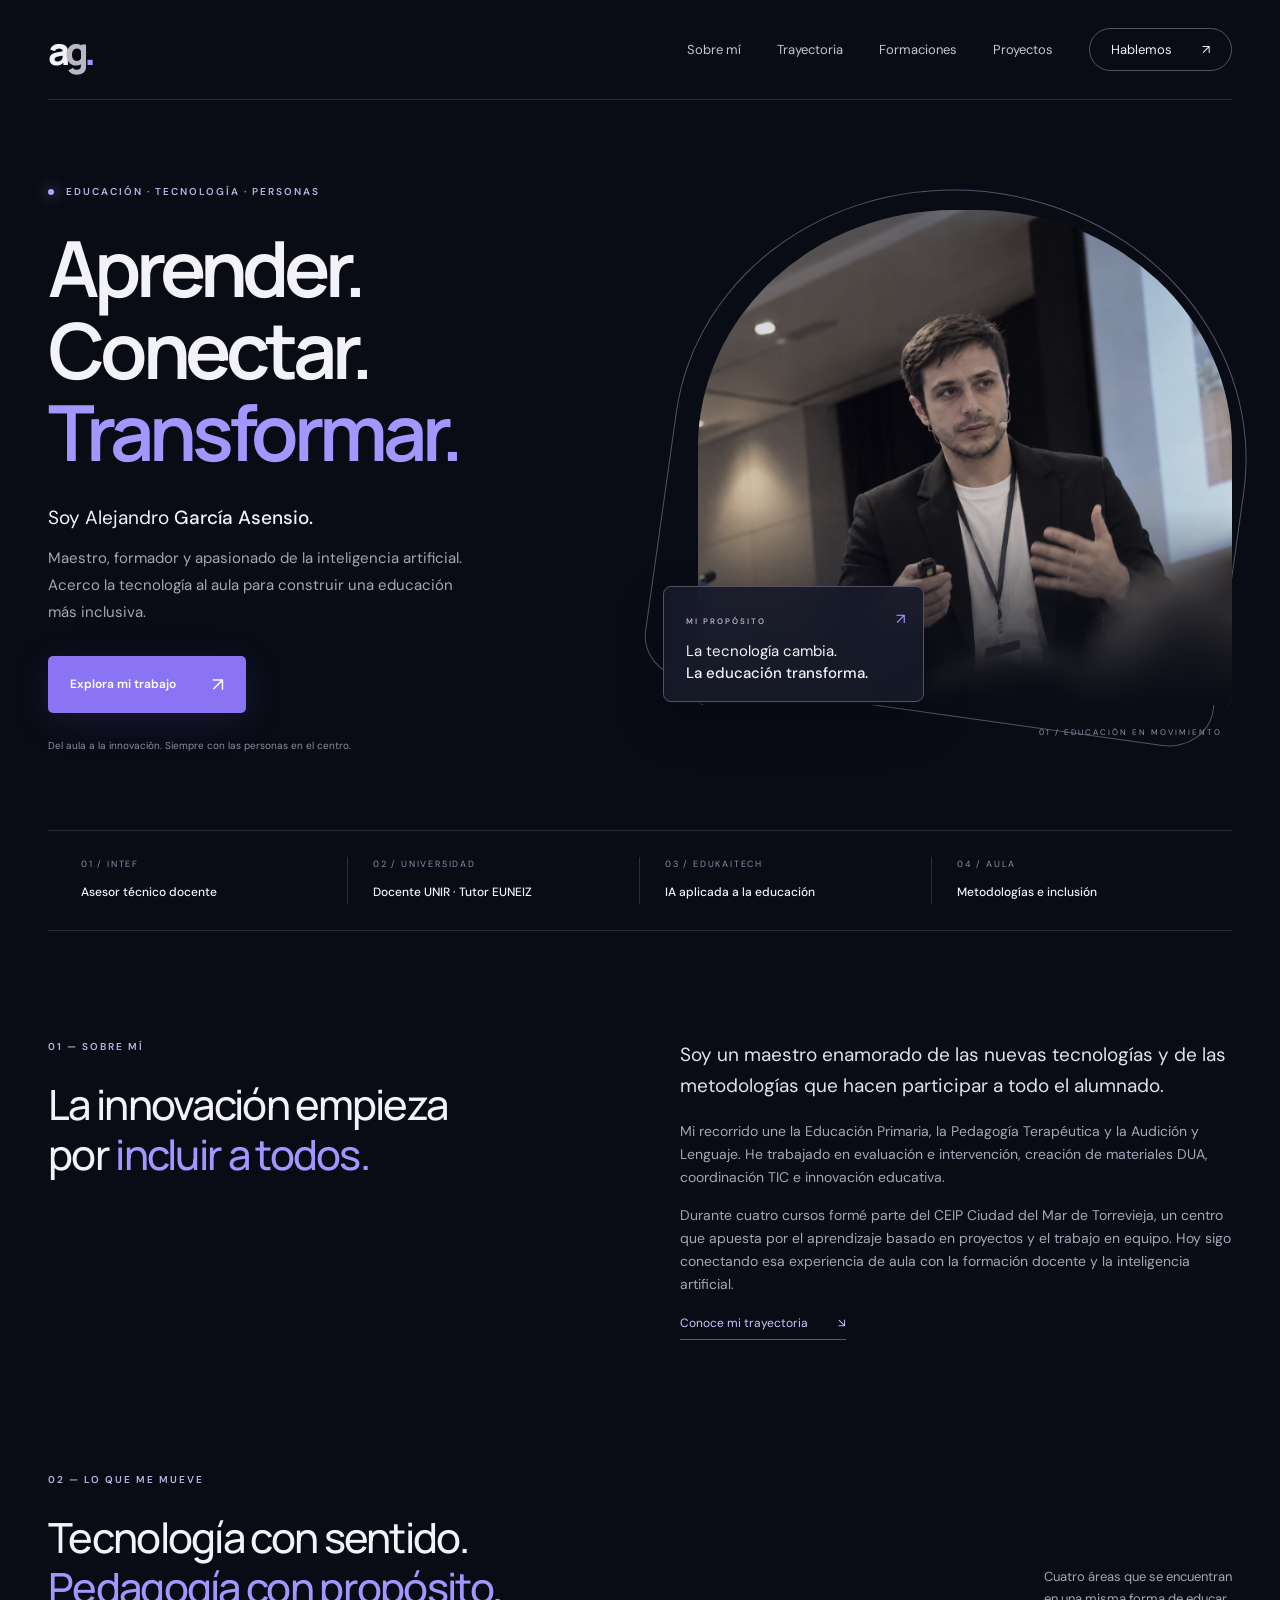
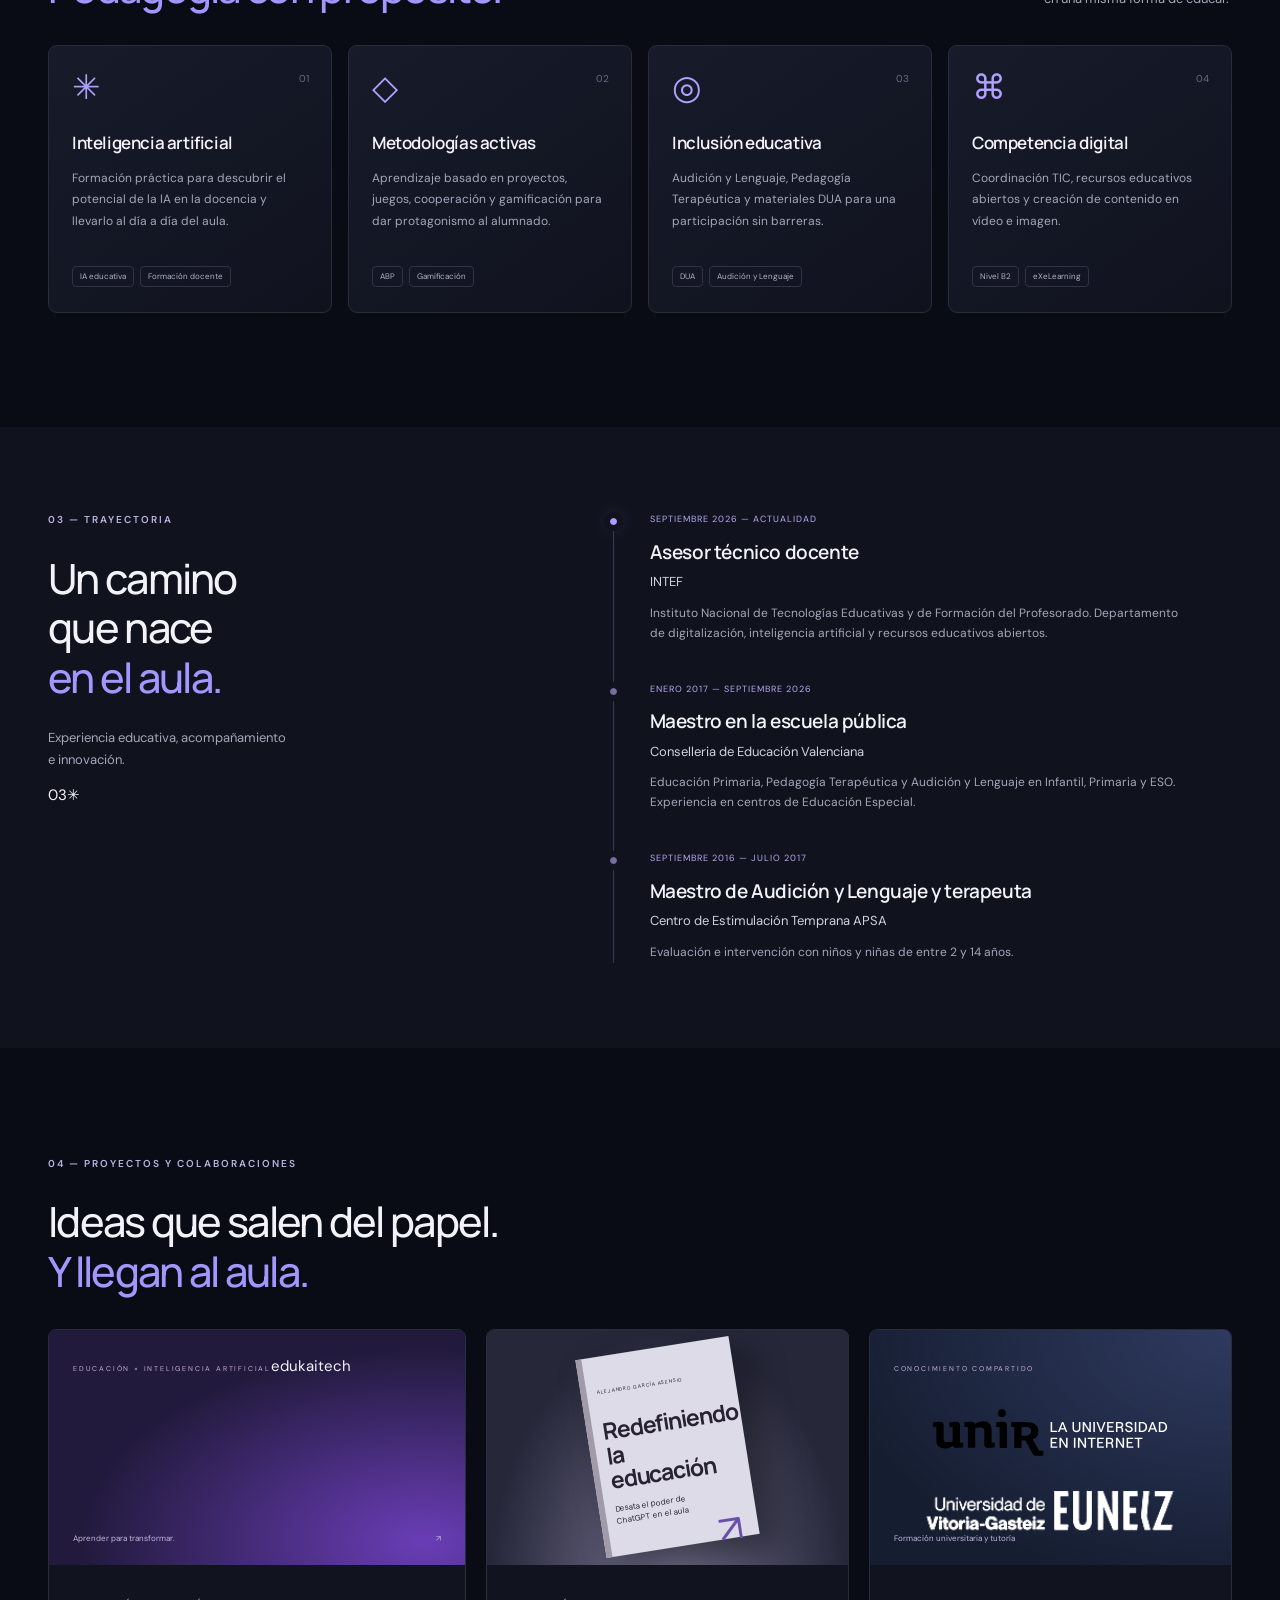
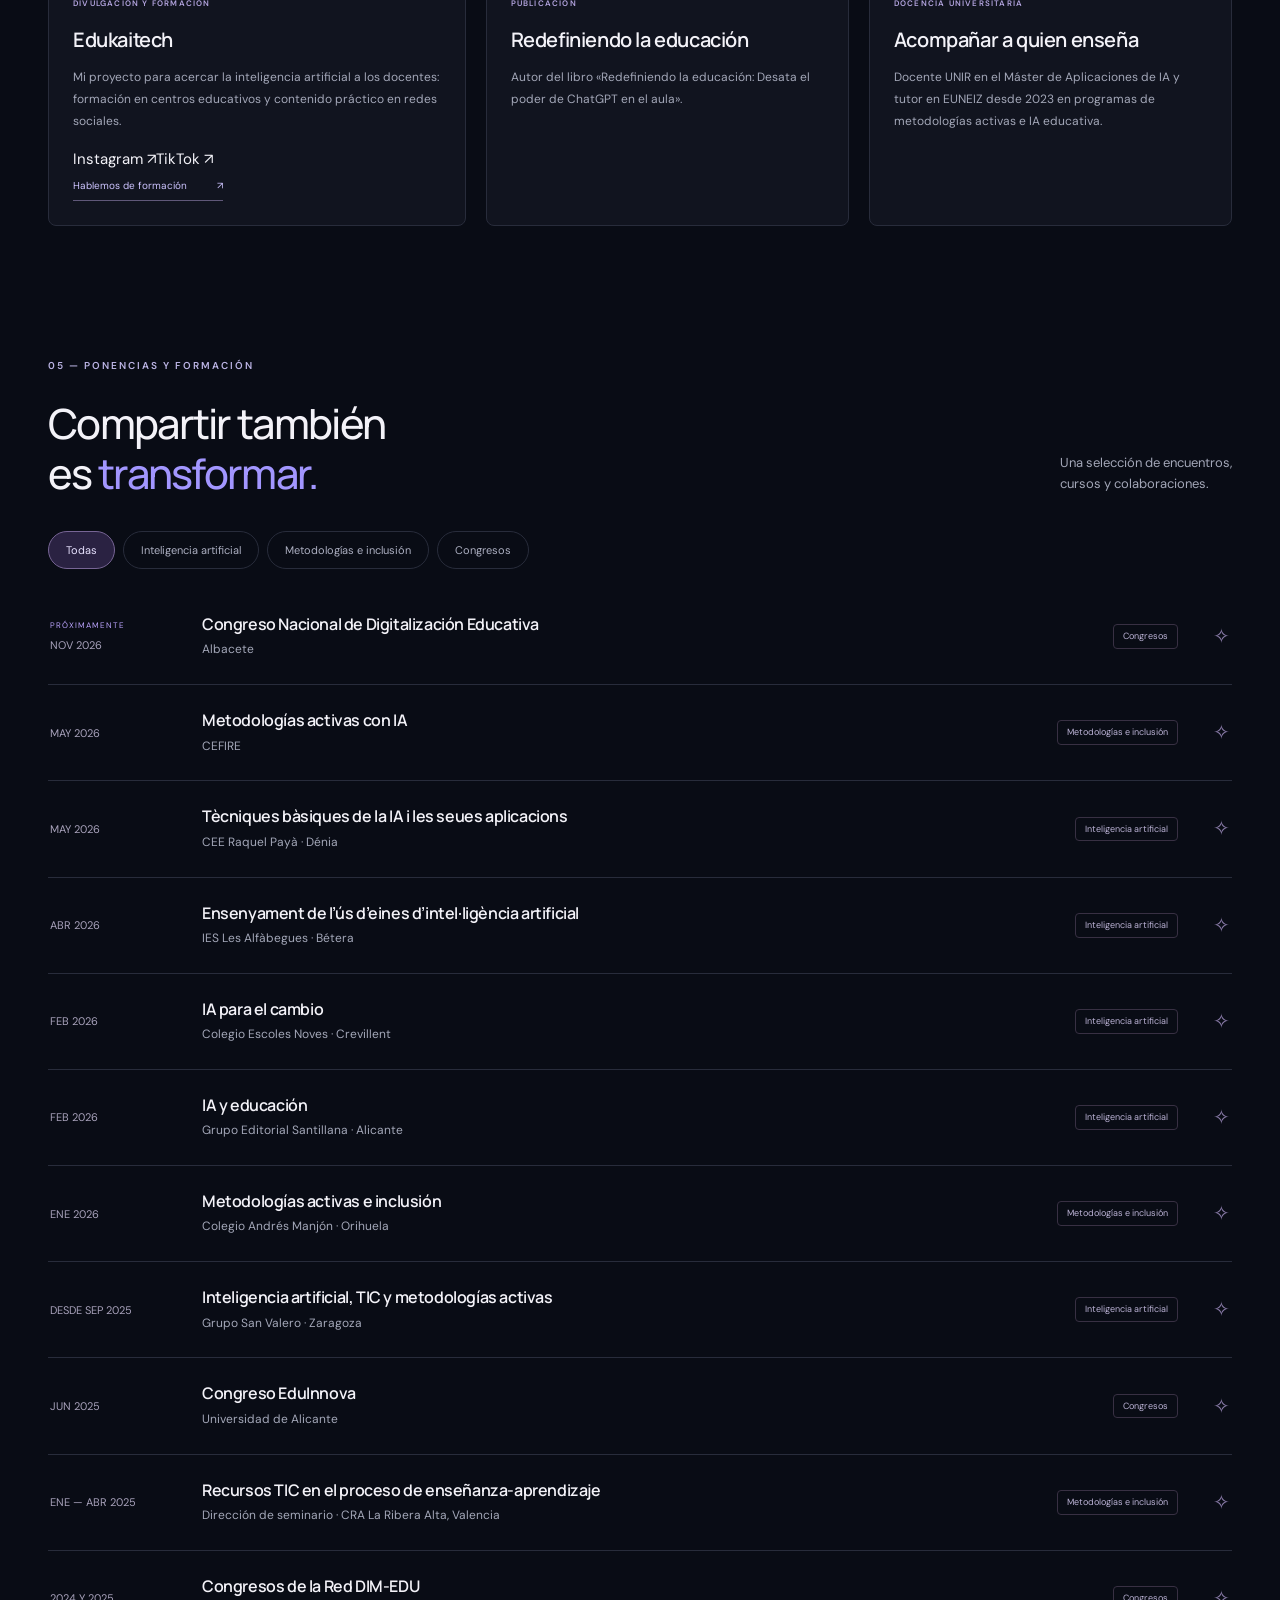
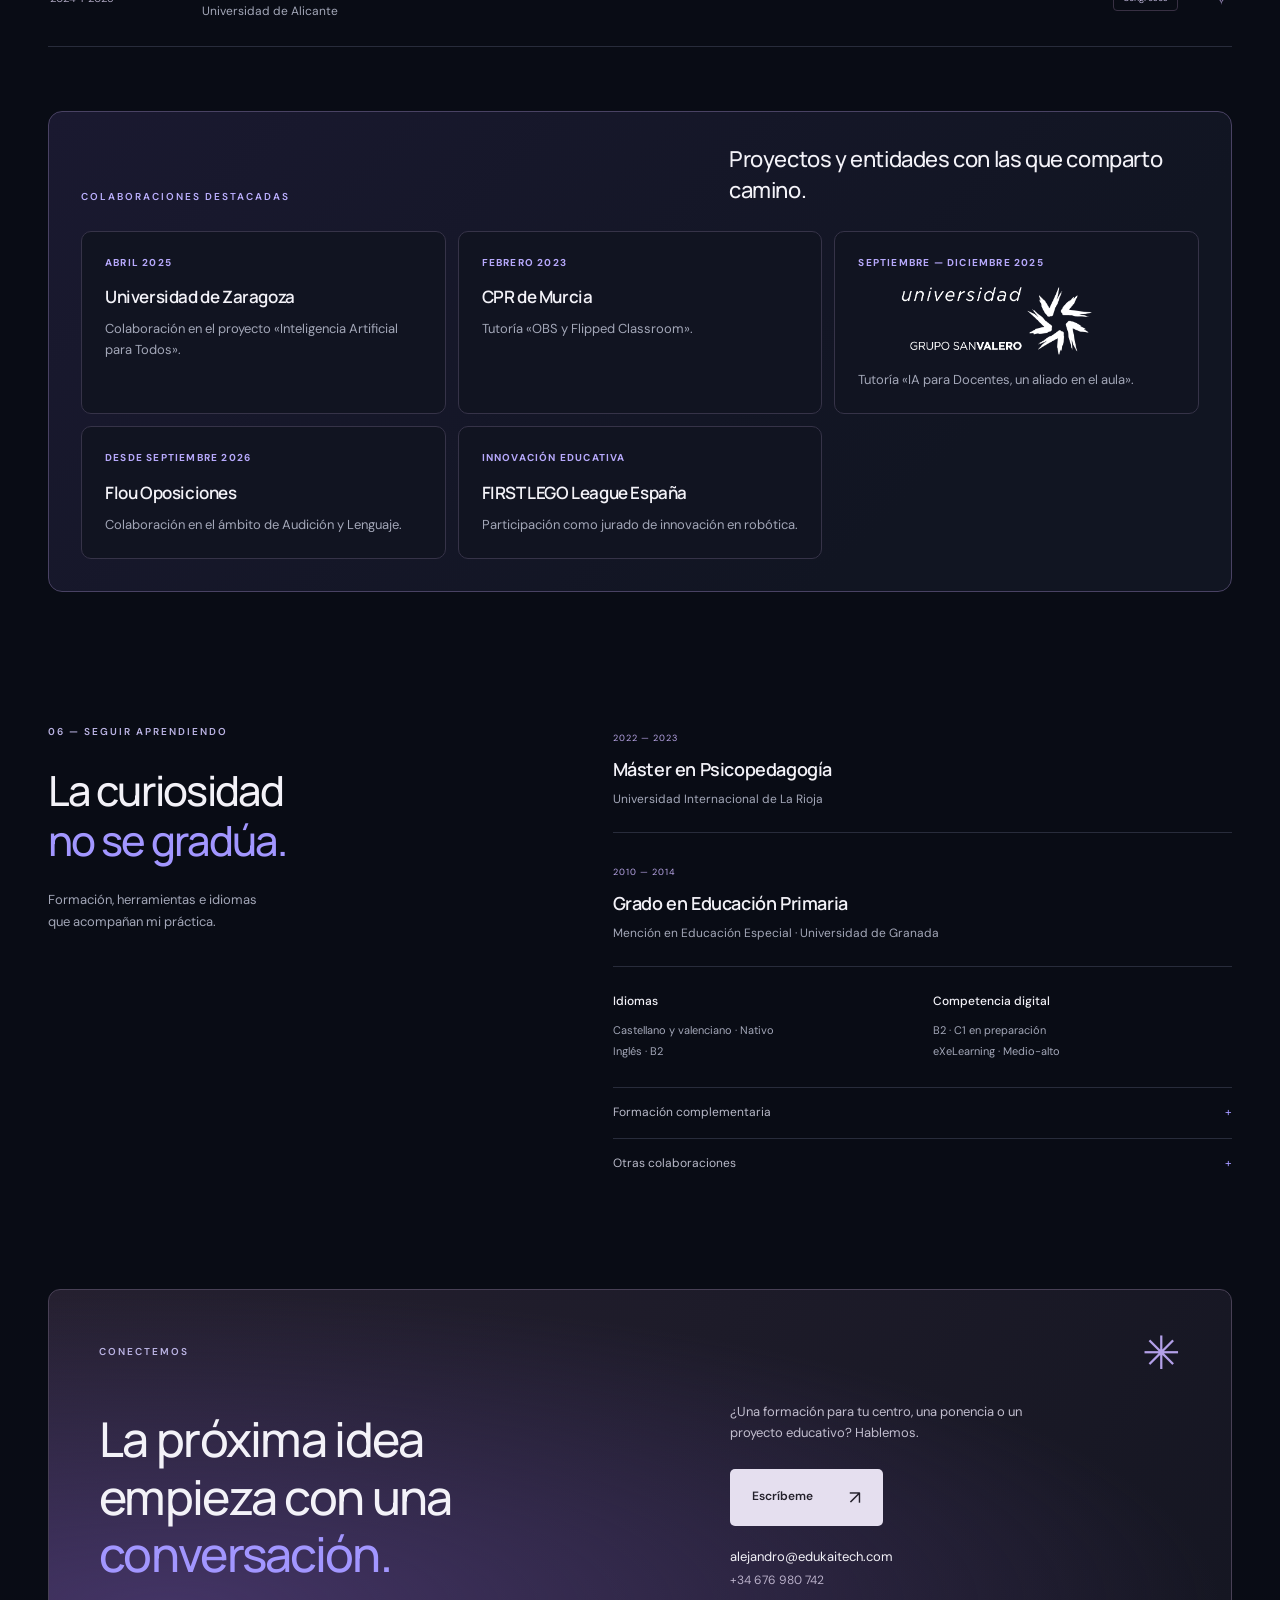
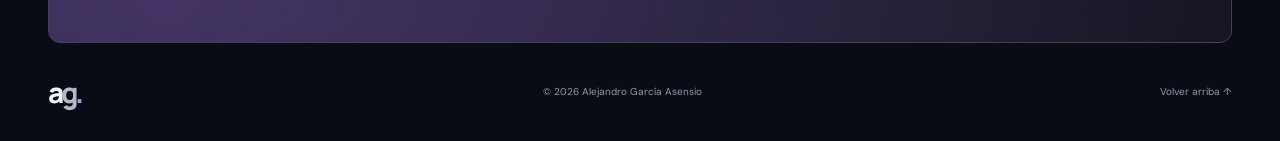
==== index.html @ a6b7ab4a "Replace Edukaitech logo with clean wordmark and add social links; enhance trajectory markup" ====
<!doctype html>
<html lang="es">
<head>
<meta charset="utf-8"><meta name="viewport" content="width=device-width,initial-scale=1">
<meta name="description" content="Alejandro García Asensio. Maestro, asesor técnico docente del INTEF y formador en inteligencia artificial, metodologías activas e inclusión educativa.">
<meta name="theme-color" content="#090c15"><title>Alejandro García Asensio · Educación, IA e inclusión</title>
<link rel="icon" href="assets/favicon.svg" type="image/svg+xml"><link rel="stylesheet" href="styles.css"><script src="app.js" defer></script>
</head>
<body>
<a class="skip" href="#contenido">Saltar al contenido</a>
<header class="header"><a class="brand" href="#inicio" aria-label="Alejandro García Asensio, inicio">a<span>g</span><i>.</i></a><button class="menu" aria-expanded="false" aria-controls="navigation">Menú <span>☰</span></button><nav id="navigation" aria-label="Navegación principal"><a href="#sobre-mi">Sobre mí</a><a href="#experiencia">Trayectoria</a><a href="#formaciones">Formaciones</a><a href="#proyectos">Proyectos</a><a class="nav-contact" href="#contacto">Hablemos <span>↗</span></a></nav></header>
<main id="contenido">
<section class="hero wrap" id="inicio">
<div class="hero-copy"><p class="eyebrow"><span class="dot"></span> EDUCACIÓN · TECNOLOGÍA · PERSONAS</p><h1>Aprender.<br>Conectar.<br><em>Transformar.</em></h1><p class="intro-name">Soy Alejandro <strong>García Asensio.</strong></p><p class="hero-description">Maestro, formador y apasionado de la inteligencia artificial. Acerco la tecnología al aula para construir una educación más inclusiva.</p><div class="actions"><a class="button primary" href="#formaciones">Explora mi trabajo <span>↗</span></a></div><p class="hero-note">Del aula a la innovación. Siempre con las personas en el centro.</p></div>
<div class="portrait"><div class="orbit" aria-hidden="true"></div><div class="photo-frame"><img src="assets/alejandro.webp" alt="Alejandro García Asensio impartiendo una ponencia" width="1310" height="1200" fetchpriority="high"></div><div class="portrait-caption"><span class="small-label">MI PROPÓSITO</span><p>La tecnología cambia.<br><strong>La educación transforma.</strong></p><span class="caption-arrow" aria-hidden="true">↗</span></div><span class="photo-index">01 / EDUCACIÓN EN MOVIMIENTO</span></div>
</section>
<div class="credentials wrap" aria-label="Ámbitos profesionales"><div><span>01 / INTEF</span><strong>Asesor técnico docente</strong></div><div><span>02 / UNIVERSIDAD</span><strong>Docente UNIR · Tutor EUNEIZ</strong></div><div><span>03 / EDUKAITECH</span><strong>IA aplicada a la educación</strong></div><div><span>04 / AULA</span><strong>Metodologías e inclusión</strong></div></div>
<section class="about section wrap" id="sobre-mi"><div><p class="eyebrow">01 — SOBRE MÍ</p><h2>La innovación empieza<br>por <em>incluir a todos.</em></h2></div><div class="about-text"><p class="lead">Soy un maestro enamorado de las nuevas tecnologías y de las metodologías que hacen participar a todo el alumnado.</p><p>Mi recorrido une la Educación Primaria, la Pedagogía Terapéutica y la Audición y Lenguaje. He trabajado en evaluación e intervención, creación de materiales DUA, coordinación TIC e innovación educativa.</p><p>Durante cuatro cursos formé parte del CEIP Ciudad del Mar de Torrevieja, un centro que apuesta por el aprendizaje basado en proyectos y el trabajo en equipo. Hoy sigo conectando esa experiencia de aula con la formación docente y la inteligencia artificial.</p><a class="inline-link" href="#experiencia">Conoce mi trayectoria <span>↘</span></a></div></section>
<section class="expertise section wrap" id="especializacion"><div class="section-heading"><div><p class="eyebrow">02 — LO QUE ME MUEVE</p><h2>Tecnología con sentido.<br><em>Pedagogía con propósito.</em></h2></div><p>Cuatro áreas que se encuentran<br>en una misma forma de educar.</p></div><div class="expertise-grid"><article><span class="icon" aria-hidden="true">✳</span><span class="card-number">01</span><h3>Inteligencia artificial</h3><p>Formación práctica para descubrir el potencial de la IA en la docencia y llevarlo al día a día del aula.</p><div class="tags"><span>IA educativa</span><span>Formación docente</span></div></article><article><span class="icon" aria-hidden="true">◇</span><span class="card-number">02</span><h3>Metodologías activas</h3><p>Aprendizaje basado en proyectos, juegos, cooperación y gamificación para dar protagonismo al alumnado.</p><div class="tags"><span>ABP</span><span>Gamificación</span></div></article><article><span class="icon" aria-hidden="true">◎</span><span class="card-number">03</span><h3>Inclusión educativa</h3><p>Audición y Lenguaje, Pedagogía Terapéutica y materiales DUA para una participación sin barreras.</p><div class="tags"><span>DUA</span><span>Audición y Lenguaje</span></div></article><article><span class="icon" aria-hidden="true">⌘</span><span class="card-number">04</span><h3>Competencia digital</h3><p>Coordinación TIC, recursos educativos abiertos y creación de contenido en vídeo e imagen.</p><div class="tags"><span>Nivel B2</span><span>eXeLearning</span></div></article></div></section>
<section class="journey section" id="experiencia"><div class="wrap journey-grid"><div class="journey-title"><p class="eyebrow">03 — TRAYECTORIA</p><h2>Un camino<br>que nace <br><em>en el aula.</em></h2><p>Experiencia educativa, acompañamiento e innovación.</p><span class="journey-deco" aria-hidden="true">03<span>✳</span></span></div><div class="timeline" aria-label="Experiencia profesional"><article><div class="timeline-date"><span class="dot"></span> SEPTIEMBRE 2026 — ACTUALIDAD</div><h3>Asesor técnico docente</h3><p class="organization">INTEF</p><p>Instituto Nacional de Tecnologías Educativas y de Formación del Profesorado. Departamento de digitalización, inteligencia artificial y recursos educativos abiertos.</p></article><article><div class="timeline-date">ENERO 2017 — SEPTIEMBRE 2026</div><h3>Maestro en la escuela pública</h3><p class="organization">Conselleria de Educación Valenciana</p><p>Educación Primaria, Pedagogía Terapéutica y Audición y Lenguaje en Infantil, Primaria y ESO. Experiencia en centros de Educación Especial.</p></article><article><div class="timeline-date">SEPTIEMBRE 2016 — JULIO 2017</div><h3>Maestro de Audición y Lenguaje y terapeuta</h3><p class="organization">Centro de Estimulación Temprana APSA</p><p>Evaluación e intervención con niños y niñas de entre 2 y 14 años.</p></article></div></div></section>
<section class="section wrap" id="proyectos"><div class="section-heading"><div><p class="eyebrow">04 — PROYECTOS Y COLABORACIONES</p><h2>Ideas que salen del papel.<br><em>Y llegan al aula.</em></h2></div></div><div class="projects"><article class="project feature"><div class="project-art edukai" aria-hidden="true"><span class="art-kicker">EDUCACIÓN × INTELIGENCIA ARTIFICIAL</span><span class="edukai-wordmark" aria-label="Edukaitech">edukai<span>tech</span></span><div class="art-bottom"><span>Aprender para transformar.</span><span>↗</span></div></div><div class="project-copy"><span class="small-label">DIVULGACIÓN Y FORMACIÓN</span><h3>Edukaitech</h3><p>Mi proyecto para acercar la inteligencia artificial a los docentes: formación en centros educativos y contenido práctico en redes sociales.</p><div class="edukai-socials"><a href="https://www.instagram.com/edukaitech/" target="_blank" rel="noopener noreferrer" aria-label="Edukaitech en Instagram">Instagram <span aria-hidden="true">↗</span></a><a href="https://www.tiktok.com/@edukaitech" target="_blank" rel="noopener noreferrer" aria-label="Edukaitech en TikTok">TikTok <span aria-hidden="true">↗</span></a></div><a class="inline-link" href="mailto:alejandro@edukaitech.com?subject=Formaci%C3%B3n%20con%20Edukaitech">Hablemos de formación <span>↗</span></a></div></article><article class="project"><div class="project-art book-art" aria-hidden="true"><div class="book"><small>ALEJANDRO GARCÍA ASENSIO</small><strong>Redefiniendo<br>la educación</strong><span>Desata el poder de<br>ChatGPT en el aula</span><i>↗</i></div></div><div class="project-copy"><span class="small-label">PUBLICACIÓN</span><h3>Redefiniendo la educación</h3><p>Autor del libro «Redefiniendo la educación: Desata el poder de ChatGPT en el aula».</p></div></article><article class="project"><div class="project-art university-art" aria-hidden="true"><span class="art-kicker">CONOCIMIENTO COMPARTIDO</span><div class="university-logo-stack"><img class="brand-logo logo-unir" src="assets/unir-white.svg" alt="Logotipo original de UNIR en blanco" loading="lazy"><img class="brand-logo logo-euneiz" src="assets/euneiz-white.svg" alt="Logotipo original de EUNEIZ en blanco" loading="lazy"></div><span class="art-bottom">Formación universitaria y tutoría</span></div><div class="project-copy"><span class="small-label">DOCENCIA UNIVERSITARIA</span><h3>Acompañar a quien enseña</h3><p>Docente UNIR en el Máster de Aplicaciones de IA y tutor en EUNEIZ desde 2023 en programas de metodologías activas e IA educativa.</p></div></article></div></section>
<section class="section wrap" id="formaciones"><div class="section-heading"><div><p class="eyebrow">05 — PONENCIAS Y FORMACIÓN</p><h2>Compartir también<br>es <em>transformar.</em></h2></div><p>Una selección de encuentros,<br>cursos y colaboraciones.</p></div><div class="filters" role="group" aria-label="Filtrar formaciones"><button aria-pressed="true" data-filter="all">Todas</button><button aria-pressed="false" data-filter="ia">Inteligencia artificial</button><button aria-pressed="false" data-filter="metodologias">Metodologías e inclusión</button><button aria-pressed="false" data-filter="congresos">Congresos</button></div><p class="sr-only" id="filter-status" aria-live="polite"></p><div id="talks" class="talks"></div><div class="highlighted-collabs" aria-label="Colaboraciones destacadas"><div class="collabs-intro"><span class="small-label">COLABORACIONES DESTACADAS</span><h3>Proyectos y entidades con las que comparto camino.</h3></div><div class="collabs-grid"><article><span class="collab-date">ABRIL 2025</span><h3>Universidad de Zaragoza</h3><p>Colaboración en el proyecto «Inteligencia Artificial para Todos».</p></article><article><span class="collab-date">FEBRERO 2023</span><h3>CPR de Murcia</h3><p>Tutoría «OBS y Flipped Classroom».</p></article><article><span class="collab-date">SEPTIEMBRE — DICIEMBRE 2025</span><img class="brand-logo logo-sanjorge" src="assets/sanjorge-white.svg" alt="Logotipo original de Universidad San Jorge en blanco" loading="lazy"><h3 class="sr-only">Universidad San Jorge</h3><p>Tutoría «IA para Docentes, un aliado en el aula».</p></article><article><span class="collab-date">DESDE SEPTIEMBRE 2026</span><h3>Flou Oposiciones</h3><p>Colaboración en el ámbito de Audición y Lenguaje.</p></article><article><span class="collab-date">INNOVACIÓN EDUCATIVA</span><h3>FIRST LEGO League España</h3><p>Participación como jurado de innovación en robótica.</p></article></div></div></section>
<section class="education section wrap" id="formacion-academica"><div><p class="eyebrow">06 — SEGUIR APRENDIENDO</p><h2>La curiosidad<br><em>no se gradúa.</em></h2><p>Formación, herramientas e idiomas<br>que acompañan mi práctica.</p></div><div class="education-details"><article><span>2022 — 2023</span><h3>Máster en Psicopedagogía</h3><p>Universidad Internacional de La Rioja</p></article><article><span>2010 — 2014</span><h3>Grado en Educación Primaria</h3><p>Mención en Educación Especial · Universidad de Granada</p></article><div class="skills-line"><div><h4>Idiomas</h4><p>Castellano y valenciano · Nativo<br>Inglés · B2</p></div><div><h4>Competencia digital</h4><p>B2 · C1 en preparación<br>eXeLearning · Medio-alto</p></div></div><details><summary>Formación complementaria <span>+</span></summary><ul><li>Logopedia y TIC para una educación inclusiva</li><li>Dificultades de aprendizaje</li><li>Monitor de ocio y tiempo libre</li><li>Nuevas tecnologías en la educación</li><li>El blog como herramienta en Audición y Lenguaje</li><li>Preparación Google for Educators</li><li>Eliminación de barreras para la inclusión</li><li>Propuestas y recursos para las áreas instrumentales</li></ul></details><details><summary>Otras colaboraciones <span>+</span></summary><ul><li>Coordinación TIC en el CEIP Ciudad del Mar.</li><li>Formación de equipos promotores PROA+ 2024/2025.</li><li>Proyecto de innovación y gestión en el CEIP Párroco Francisco Mas.</li></ul></details></div></section>
<section class="contact wrap" id="contacto"><div class="contact-top"><p class="eyebrow">CONECTEMOS</p><span aria-hidden="true">✳</span></div><div class="contact-grid"><h2>La próxima idea<br>empieza con una<br><em>conversación.</em></h2><div><p>¿Una formación para tu centro, una ponencia o un proyecto educativo? Hablemos.</p><a class="button light" href="mailto:alejandro@edukaitech.com">Escríbeme <span>↗</span></a><a class="contact-email" href="mailto:alejandro@edukaitech.com">alejandro@edukaitech.com</a><a class="contact-phone" href="tel:+34676980742">+34 676 980 742</a></div></div></section>
</main><footer class="wrap"><a class="brand" href="#inicio" aria-label="Volver al inicio">a<span>g</span><i>.</i></a><p>© <span id="year">2026</span> Alejandro García Asensio</p><a href="#inicio">Volver arriba ↑</a></footer>
</body></html>
---- styles.css ----
@import url('https://fonts.googleapis.com/css2?family=DM+Sans:wght@400;450;500;600;700&family=Manrope:wght@400;500;600;650;700;800&display=swap');
:root{--bg:#090c15;--panel:#111522;--text:#f3f2f8;--muted:#a3a7b8;--line:#282c3b;--accent:#a296ff;--purple:#7760f0}*{box-sizing:border-box}html{scroll-behavior:smooth;scroll-padding-top:100px}body{margin:0;background:var(--bg);color:var(--text);font-family:'DM Sans',sans-serif;font-size:15px;line-height:1.65}a{color:inherit;text-decoration:none}button{font:inherit;cursor:pointer}a,button,summary{-webkit-tap-highlight-color:transparent}a:focus-visible,button:focus-visible,summary:focus-visible{outline:2px solid var(--accent);outline-offset:6px}button,a{touch-action:manipulation}::selection{background:#6651bc;color:white}.wrap{width:min(1220px,calc(100% - 96px));margin-inline:auto}.header{height:100px;display:flex;align-items:center;justify-content:space-between;width:min(1320px,calc(100% - 96px));margin:auto;border-bottom:1px solid var(--line)}.brand{font-family:Manrope,sans-serif;font-size:38px;letter-spacing:-5px;font-weight:800;line-height:1}.brand span{color:#b9b7c6}.brand i{font-style:normal;color:var(--accent);letter-spacing:0}.header nav{display:flex;gap:36px;align-items:center;font-size:13px}.header nav a:not(.nav-contact){color:#c4c6d2}.header nav a:hover{color:white}.nav-contact{border:1px solid #545365;border-radius:30px;padding:10px 21px;display:flex;gap:30px}.menu{display:none}.hero{display:grid;grid-template-columns:1.1fr 1fr;gap:20px;padding-top:76px;padding-bottom:67px;align-items:center;min-height:730px}.eyebrow,.small-label{font-size:10px;letter-spacing:2px;font-weight:600;text-transform:uppercase}.eyebrow{color:#bbb4e4;margin:0 0 25px}.dot{width:6px;height:6px;display:inline-block;background:#b0a3ff;border-radius:50%;box-shadow:0 0 14px #a38afa;margin-right:8px;vertical-align:middle}h1,h2,h3,h4,p{margin-top:0}h1,h2,h3{font-family:Manrope,sans-serif}h1{font-size:clamp(58px,6.05vw,87px);line-height:1.06;font-weight:650;letter-spacing:-5px;margin-bottom:30px}em{font-style:normal;color:var(--accent)}.intro-name{font-size:19px;margin-bottom:12px}.intro-name strong{font-weight:500}.hero-description{color:var(--muted);max-width:430px;font-size:15px;line-height:1.8}.actions{display:flex;gap:27px;align-items:center;margin-top:30px}.button{display:inline-flex;align-items:center;justify-content:space-between;gap:36px;padding:13px 22px;border-radius:5px;font-size:12px;font-weight:600;transition:transform .2s,background .2s}.button:hover{transform:translateY(-3px)}.button span{font-size:19px;font-weight:400}.primary{background:#8a74f3;color:#fff;box-shadow:0 8px 35px #7055c52b}.primary:hover{background:#9a86fc}.text-link{font-size:12px;display:inline-flex;gap:15px;align-items:center}.text-link:hover{color:var(--accent)}.hero-note{font-size:10px;color:#8b8e9e;margin:25px 0 0}.portrait{height:540px;position:relative;margin-left:10px}.photo-frame{position:absolute;inset:10px 0 35px 10px;overflow:hidden;border-radius:48% 48% 6px 6px;background:#202132}.photo-frame:after{content:'';position:absolute;inset:0;background:linear-gradient(0deg,#090c15 0%,transparent 40%),linear-gradient(90deg,#181a3629,#12142415);pointer-events:none}.photo-frame img{width:100%;height:100%;object-fit:cover;object-position:49% 50%;filter:saturate(.5);display:block}.orbit{position:absolute;inset:-10px -15px 25px -15px;border:1px solid #56506a;border-radius:50% 50% 8% 8%;transform:rotate(8deg)}.photo-star{position:absolute;right:-10px;top:18px;color:#c7bcff;font-size:70px;font-weight:400;line-height:1}.portrait-caption{position:absolute;bottom:38px;left:-25px;padding:20px 55px 16px 22px;background:#171a29e8;backdrop-filter:blur(14px);border:1px solid #575064;border-radius:8px;box-shadow:0 20px 50px #0003}.portrait-caption .small-label{font-size:8px;color:#b6abc9}.portrait-caption p{font-size:15px;line-height:1.5;margin:8px 0 0;font-weight:400}.portrait-caption strong{font-weight:500}.caption-arrow{position:absolute;right:18px;top:20px;color:var(--accent)}.photo-index{position:absolute;bottom:0;right:10px;font-size:8px;letter-spacing:2px;color:#9493a7}.credentials{display:grid;grid-template-columns:repeat(4,1fr);padding:26px 8px;border-block:1px solid var(--line)}.credentials div{padding:0 25px;border-right:1px solid var(--line)}.credentials div:last-child{border:0}.credentials span{display:block;font-size:9px;letter-spacing:1.8px;color:#8f8baf;margin-bottom:7px}.credentials strong{font-size:12px;font-weight:500}.section{padding-top:108px;padding-bottom:24px}h2{font-size:clamp(32px,3.25vw,45px);font-weight:500;letter-spacing:-1.7px;line-height:1.2;margin-bottom:24px}h3{font-size:19px;line-height:1.4;letter-spacing:-.4px;font-weight:600}.about{display:grid;grid-template-columns:1fr 1fr;gap:80px}.about-text p{color:var(--muted);font-size:14px}.about-text .lead{color:#e2e1ea;font-size:19px;line-height:1.65}.inline-link{font-size:12px;display:inline-flex;gap:30px;border-bottom:1px solid #605879;padding-bottom:5px;color:#cec4ff}.section-heading{display:flex;align-items:end;justify-content:space-between;margin-bottom:32px}.section-heading h2{margin-bottom:0}.section-heading>p{color:var(--muted);font-size:13px;margin:0 0 4px}.expertise-grid{display:grid;grid-template-columns:repeat(4,1fr);gap:16px}.expertise-grid article{background:linear-gradient(145deg,#171b2a,#10131e);border:1px solid var(--line);padding:25px 23px;border-radius:9px;position:relative}.icon{font-size:34px;color:#b0a0ff;display:block;margin-bottom:26px;line-height:1}.card-number{position:absolute;right:22px;top:25px;font-size:10px;color:#666c81}.expertise-grid h3{font-size:17px;margin-bottom:13px}.expertise-grid p{color:var(--muted);font-size:12px;line-height:1.8;min-height:86px}.tags{display:flex;gap:6px;flex-wrap:wrap}.tags span{border:1px solid #343145;color:#b6b0c7;border-radius:4px;padding:3px 7px;font-size:8px}.journey{background:#10131d;margin-top:90px;padding:85px 0}.journey-grid{display:grid;grid-template-columns:.9fr 1.2fr;gap:100px}.journey-title>p:not(.eyebrow){color:var(--muted);max-width:240px;font-size:13px}.journey-title .text-link{margin-top:25px}.timeline{border-left:1px solid #3d365b;padding-left:36px}.timeline article{position:relative;margin-bottom:38px}.timeline article:last-child{margin:0}.timeline article:before{content:'';width:7px;height:7px;background:#776b9f;position:absolute;left:-40px;top:6px;border-radius:50%;outline:6px solid #10131d}.timeline article:first-child:before{background:#ae9bff;box-shadow:0 0 20px #886df0}.timeline-date{color:#b8a7f6;letter-spacing:1px;font-size:9px;margin-bottom:12px}.timeline-date .dot{display:none}.timeline h3{margin-bottom:6px}.timeline .organization{color:#d1d1df;font-size:13px;margin-bottom:11px}.timeline p{color:var(--muted);font-size:12px;max-width:530px;margin-bottom:0}.projects{display:grid;grid-template-columns:1.15fr 1fr 1fr;gap:20px}.project{border:1px solid var(--line);border-radius:8px;overflow:hidden;background:#11141f}.project-art{height:235px;position:relative;padding:24px;overflow:hidden}.edukai{background:radial-gradient(ellipse at 90% 90%,#6a3db6,transparent 65%),#211a3c}.art-kicker{font-size:7px;letter-spacing:1.8px;color:#c2afd7}.edukai-word{font-family:Manrope,sans-serif;position:absolute;top:90px;left:22px;font-size:39px;letter-spacing:-2px;font-weight:800}.edukai-word>span{font-weight:400;color:#b09cf4}.edukai-word i{display:block;position:absolute;right:5px;top:45px;font-size:62px;line-height:1;font-style:normal;color:#b69aff}.art-bottom{position:absolute;bottom:20px;left:24px;right:24px;font-size:8px;display:flex;justify-content:space-between;color:#c4b7dd}.book-art{background:radial-gradient(ellipse at 50% 110%,#74718f,#262739 70%);display:flex;align-items:center;justify-content:center}.book{background:#dedbe9;color:#272333;width:155px;height:200px;transform:rotate(-9deg);box-shadow:15px 15px 35px #0006,inset 6px 0 #a09aa9;padding:20px 16px}.book small{font-size:5px;letter-spacing:.8px}.book strong{display:block;font-family:Manrope,sans-serif;font-size:23px;line-height:1.1;letter-spacing:-1px;margin:17px 0 9px}.book>span{display:block;font-size:8px;line-height:1.5}.book i{display:block;font-size:39px;color:#6a4eae;line-height:1;text-align:right;font-style:normal}.university-art{background:radial-gradient(ellipse at 100% 0,#2f3a60,transparent 80%),#151d30}.university-art>div{font-family:Manrope,sans-serif;font-size:37px;line-height:1.5;margin-top:27px;font-weight:500;letter-spacing:-1px}.university-art>div span{color:#8b99ce;font-size:27px}.project-copy{padding:24px}.project-copy .small-label{font-size:8px;color:#b4a5e0;letter-spacing:1.2px}.project-copy h3{margin:12px 0 12px;font-size:20px}.project-copy p{font-size:12px;color:var(--muted);line-height:1.85;margin-bottom:15px}.project-copy .inline-link{font-size:10px}.filters{display:flex;gap:8px;flex-wrap:wrap;margin:30px 0 20px}.filters button{color:#acafc1;background:transparent;border:1px solid var(--line);border-radius:25px;font-size:11px;padding:9px 17px}.filters button[aria-pressed=true]{color:#e8e2ff;background:#2a2242;border-color:#776595}.filters button:hover{border-color:#9c8cd2}.talk{display:grid;grid-template-columns:130px 1fr 170px 30px;gap:22px;padding:24px 2px;border-bottom:1px solid var(--line);align-items:center}.talk[hidden]{display:none}.talk-date{color:#a8a2bb;font-size:11px}.talk h3{font-size:16px;margin-bottom:5px}.talk p{color:var(--muted);font-size:12px;margin:0}.talk-tag{justify-self:end;font-size:9px;color:#bbb2d5;padding:4px 9px;border:1px solid #383043;border-radius:4px}.talk-arrow{color:#8c7dab;justify-self:end;font-size:20px}.upcoming{display:block;color:#bca5ff;font-size:8px;letter-spacing:1px;margin-bottom:4px}.list-note{color:#8d90a2;font-size:11px;margin-top:22px}.list-note a{color:#c1b3ef;text-decoration:underline;text-underline-offset:3px}.education{display:grid;grid-template-columns:.9fr 1.2fr;gap:100px;padding-bottom:100px}.education>div>p:not(.eyebrow){color:var(--muted);font-size:13px}.education-details article{padding:0 0 22px;margin-bottom:25px;border-bottom:1px solid var(--line)}.education-details article>span{color:#b8a5e6;font-size:9px;letter-spacing:1px}.education-details h3{font-size:18px;margin:8px 0}.education-details p{font-size:12px;color:var(--muted);margin:0}.skills-line{display:grid;grid-template-columns:1fr 1fr;gap:22px;margin-bottom:25px}h4{font-size:12px;margin:0 0 9px;font-weight:500}.skills-line p{font-size:11px;line-height:1.9}details{border-top:1px solid var(--line);padding:15px 0;color:#b8b9c8;font-size:12px}summary{cursor:pointer;display:flex;justify-content:space-between;list-style:none}summary::-webkit-details-marker{display:none}summary span{color:var(--accent)}details[open] summary span{transform:rotate(45deg)}details li{margin:7px 0}details ul{padding-left:18px}.contact{background:radial-gradient(ellipse at 10% 90%,#433465 0,transparent 70%),linear-gradient(120deg,#252030,#151622);padding:40px 50px 50px;border:1px solid #484055;border-radius:12px;position:relative;overflow:hidden}.contact-top{display:flex;align-items:center;justify-content:space-between}.contact-top>span{font-size:46px;color:#b3a0e8;line-height:1}.contact-top .eyebrow{margin:0}.contact-grid{display:grid;grid-template-columns:1.2fr 1fr;gap:90px;margin-top:25px;align-items:center}.contact h2{font-size:48px;margin-bottom:0}.contact-grid p{font-size:13px;color:#c1bdce;max-width:300px;margin-bottom:25px}.light{background:#e5dfef;color:#23202b}.contact-email{display:block;font-size:13px;margin-top:20px}.contact-phone{font-size:12px;color:#b8afc8}.contact a:hover{color:var(--accent)}.contact .button:hover{color:#23202b;background:white}footer{display:flex;align-items:center;justify-content:space-between;padding-block:35px}footer .brand{font-size:28px;letter-spacing:-3px}footer p,footer>a:last-child{font-size:10px;color:#9697a8;margin:0}.skip{position:fixed;top:-80px;left:15px;z-index:99;background:white;color:black;padding:10px 20px}.skip:focus{top:10px}.sr-only{position:absolute;width:1px;height:1px;padding:0;margin:-1px;overflow:hidden;clip:rect(0,0,0,0);white-space:nowrap;border:0}@media(min-width:1500px){.hero{padding-top:90px;padding-bottom:85px}}@media(max-width:1050px){.wrap,.header{width:calc(100% - 64px)}.hero{gap:0;min-height:650px}.portrait{height:470px}h1{font-size:64px}.hero-description{max-width:340px}.actions{gap:18px}.button{gap:22px;padding-inline:17px}.credentials div{padding:0 16px}.credentials strong{font-size:10px}.expertise-grid{grid-template-columns:repeat(2,1fr)}.expertise-grid p{min-height:0}.expertise-grid article{padding:27px}.about{gap:50px}.journey-grid,.education{gap:60px}.project-art{height:210px;padding:18px}.edukai-word{font-size:30px;left:16px}.project-copy{padding:20px}.university-art>div{font-size:30px}.book{width:140px;height:185px}.book strong{font-size:21px}.contact-grid{gap:40px}.contact h2{font-size:40px}.talk{grid-template-columns:100px 1fr 130px 20px;gap:15px}}@media(max-width:760px){.wrap,.header{width:calc(100% - 40px)}.header{height:78px;position:relative;z-index:10}.brand{font-size:34px}.menu{display:flex;gap:12px;align-items:center;color:var(--text);background:transparent;border:1px solid var(--line);border-radius:5px;padding:7px 11px;font-size:12px}.header nav{display:none;position:absolute;top:70px;right:0;left:0;flex-direction:column;align-items:stretch;gap:0;padding:12px 20px;background:#151825;border:1px solid #393347;border-radius:8px;box-shadow:0 15px 45px #0009}.header nav.open{display:flex}.header nav a{padding:12px}.header .nav-contact{margin-top:8px;justify-content:space-between}.hero{grid-template-columns:1fr;padding-top:42px;padding-bottom:35px;gap:35px}.hero .eyebrow{font-size:8px;letter-spacing:1.7px;margin-bottom:24px}h1{font-size:clamp(54px,12vw,83px);letter-spacing:-3.4px;margin-bottom:25px}.hero-description{max-width:480px}.intro-name{font-size:17px}.hero-note{font-size:9px;max-width:300px}.actions{gap:25px;flex-wrap:wrap}.portrait{height:440px;width:min(100% - 20px,440px);margin-inline:auto}.photo-frame{inset:10px 0 30px}.portrait-caption{left:-8px;bottom:36px}.photo-star{right:0}.orbit{inset:-5px -5px 25px}.credentials{grid-template-columns:1fr 1fr;gap:25px 0;padding:22px 0}.credentials div{padding:0 14px}.credentials div:nth-child(2){border:0}.credentials span{font-size:8px;letter-spacing:1px}.credentials strong{font-size:10px}.section{padding-top:68px;padding-bottom:0}.about,.journey-grid,.education{grid-template-columns:1fr;gap:24px}.about-text .lead{font-size:17px}.about-text p{font-size:13px}h2{font-size:34px;letter-spacing:-1.3px}.section-heading{display:block;margin-bottom:26px}.section-heading>p{margin-top:20px;font-size:12px}.expertise-grid{gap:12px}.expertise-grid article{padding:22px 18px}.expertise-grid h3{font-size:16px}.expertise-grid p{font-size:11px}.icon{font-size:28px;margin-bottom:24px}.card-number{right:17px;top:21px}.tags span{font-size:7px}.journey{margin-top:65px;padding:60px 0}.journey-title h2 br:nth-of-type(2){display:none}.journey-title .text-link{margin:0 0 15px}.timeline{margin-left:5px;padding-left:25px}.timeline article:before{left:-29px}.timeline h3{font-size:18px}.timeline p{font-size:12px}.projects{grid-template-columns:1fr}.project-art{height:240px}.edukai-word{font-size:49px;left:25px;top:75px}.art-kicker{font-size:8px}.university-art>div{font-size:40px}.project-copy{padding:25px}.project-copy p{font-size:13px}.book{width:155px;height:205px}.book strong{font-size:23px}.filters{gap:7px}.filters button{font-size:10px;padding:8px 12px}.talk{grid-template-columns:1fr 22px;gap:6px 12px;padding:22px 0}.talk-date{grid-column:1;font-size:10px}.talk>div:nth-child(2){grid-column:1}.talk-tag{grid-column:1;justify-self:start;margin-top:5px;font-size:8px}.talk-arrow{grid-column:2;grid-row:2}.talk h3{font-size:16px}.upcoming{display:inline;margin-right:8px}.list-note{font-size:10px}.education{padding-bottom:65px;gap:20px}.contact{padding:28px 25px 35px}.contact-grid{grid-template-columns:1fr;gap:25px}.contact h2{font-size:36px}.contact-top>span{font-size:35px}.contact-grid p{max-width:100%}.contact-email{overflow-wrap:anywhere}footer{flex-wrap:wrap;gap:20px;padding-block:28px}footer p{font-size:8px}footer>a:last-child{font-size:9px}}@media(prefers-reduced-motion:reduce){html{scroll-behavior:auto}*,*:before,*:after{transition:none!important;animation:none!important}}@media print{body{background:white;color:black}.header,.hero .actions,.filters,.contact,footer,.portrait{display:none}.wrap{width:100%}.hero,.about,.journey-grid,.education{display:block}.section,.journey{padding:20px 0;margin:0;background:white}.hero{min-height:0}.projects,.expertise-grid{grid-template-columns:1fr 1fr}.project,.expertise-grid article{background:white;break-inside:avoid}h1{font-size:44px}h2{font-size:28px}p,em,.eyebrow,.timeline p{color:#333!important}.talk[hidden]{display:grid}.project-art{display:none}}
@media(max-width:760px){.orbit{inset:0 8px 25px;transform:rotate(4deg)}}

/* Colaboraciones destacadas en el apartado 05 */
.highlighted-collabs{margin-top:64px;padding:32px;border:1px solid #494263;border-radius:14px;background:linear-gradient(135deg,#1a1930,#111522 75%)}.collabs-intro{display:flex;align-items:end;justify-content:space-between;gap:24px;margin-bottom:25px}.collabs-intro .small-label{color:#bcb0ff}.collabs-intro h3{max-width:470px;font-size:22px;font-weight:500;margin:0}.collabs-grid{display:grid;grid-template-columns:repeat(3,minmax(0,1fr));gap:12px}.collabs-grid article{border:1px solid #363348;background:#111421;border-radius:10px;padding:23px;min-width:0}.collab-date{display:block;color:#b7a9fc;font-size:10px;font-weight:700;letter-spacing:1.2px;margin-bottom:14px}.collabs-grid h3{font-size:17px;margin-bottom:9px}.collabs-grid p{font-size:13px;line-height:1.65;color:var(--muted);margin:0}@media(max-width:850px){.collabs-grid{grid-template-columns:repeat(2,minmax(0,1fr))}.collabs-intro{display:block}.collabs-intro h3{margin-top:10px}}@media(max-width:560px){.highlighted-collabs{padding:20px;margin-top:40px}.collabs-grid{grid-template-columns:1fr}}

/* Logos monocromáticos en proyectos y colaboraciones */
.brand-logo{display:block;width:100%;height:auto;color:#fff;overflow:visible}.brand-logo-edukai{max-width:360px;margin:auto}.university-logo-stack{display:flex!important;flex-direction:column;align-items:center;justify-content:center;gap:16px;width:min(85%,360px);margin:auto}.university-logo-stack .brand-logo{max-height:92px;width:auto;max-width:100%}.logo-unir{max-width:195px!important}.logo-euneiz{max-width:320px!important}.logo-sanjorge{max-width:235px;min-height:64px;margin-bottom:12px}.collabs-grid .logo-sanjorge+h3{margin:0}.project-art .brand-logo text,.collabs-grid .brand-logo text{paint-order:normal}@media(max-width:600px){.brand-logo-edukai{max-width:270px}.university-logo-stack .brand-logo{max-height:75px}.logo-sanjorge{max-width:210px}}

/* Logotipos originales: sin recreaciones tipográficas ni fondos */
.brand-logo{display:block;object-fit:contain;color:unset}.university-logo-stack .brand-logo{width:100%;height:auto;object-fit:contain}.brand-logo-edukai{width:min(100%,360px);max-height:310px;object-fit:contain}.logo-unir{max-width:245px!important;max-height:92px}.logo-euneiz{max-width:315px!important;max-height:85px}.logo-sanjorge{max-width:235px;max-height:95px;object-fit:contain}
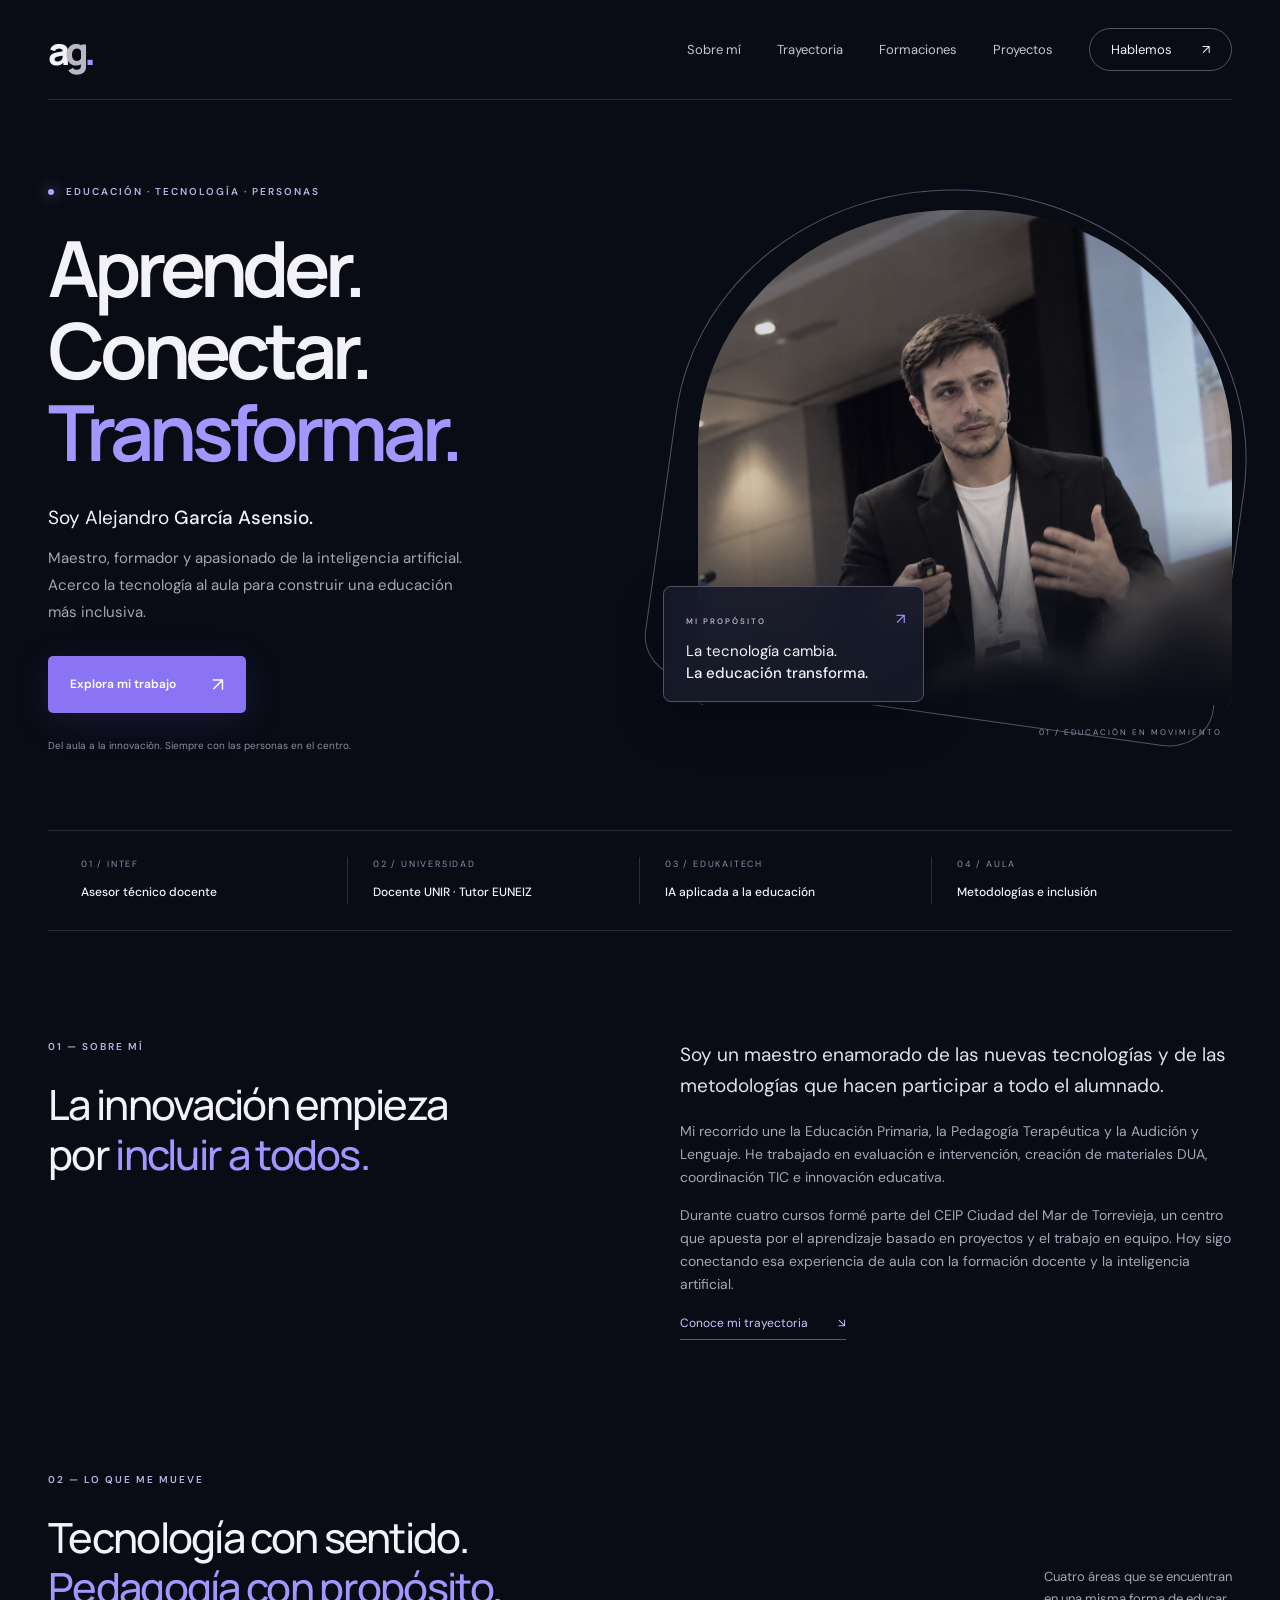
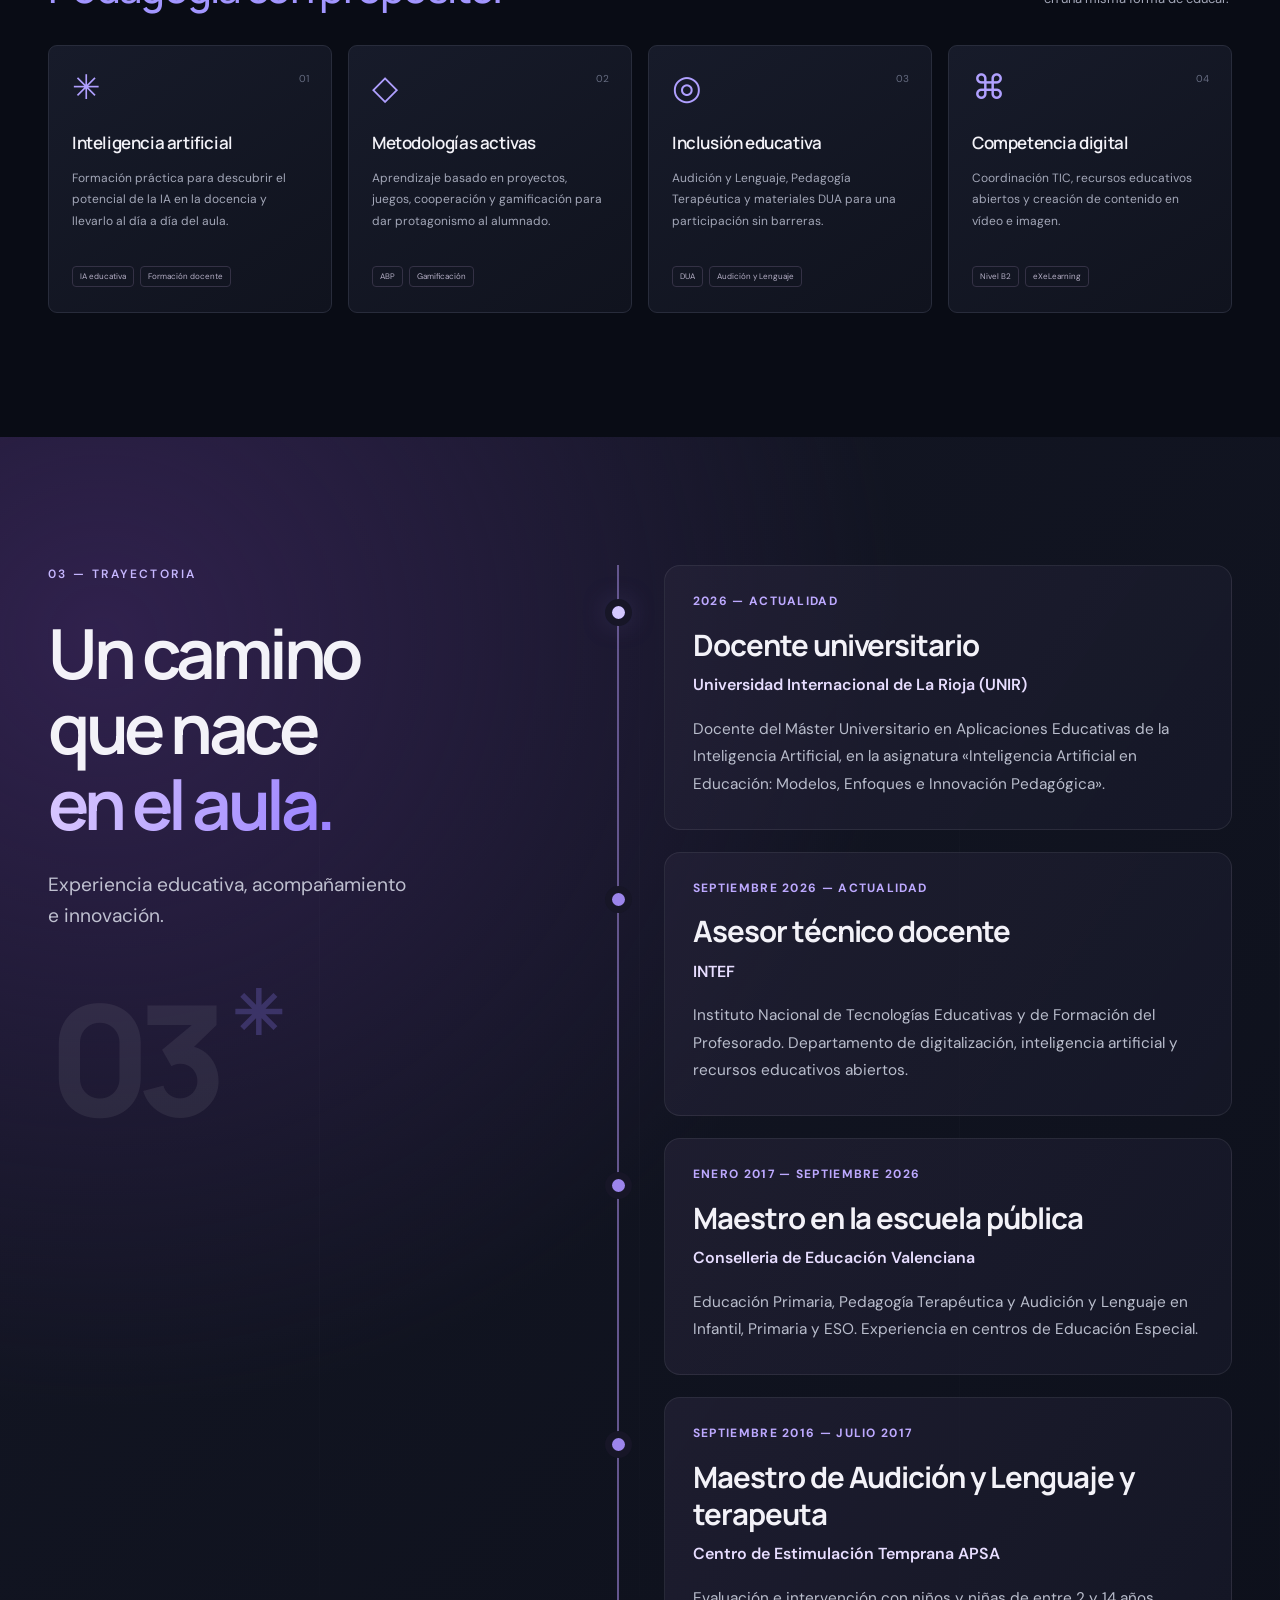
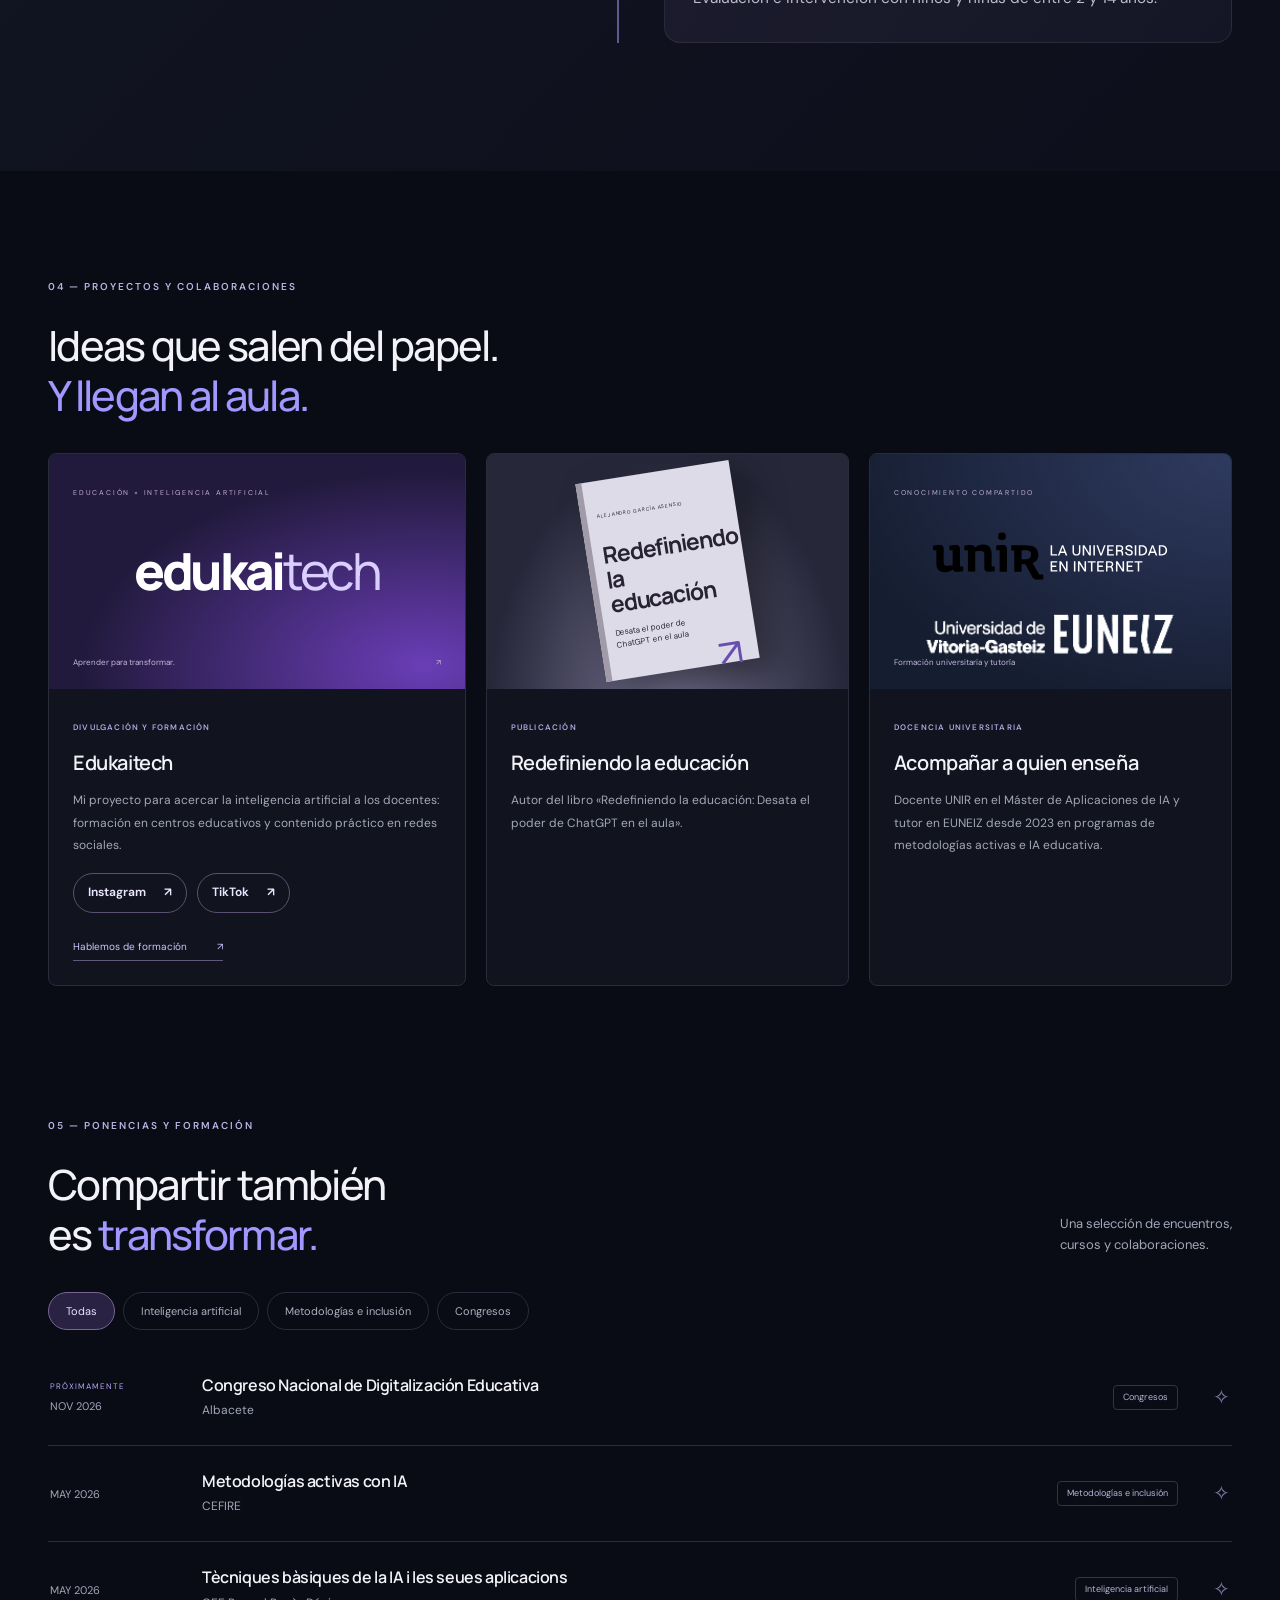
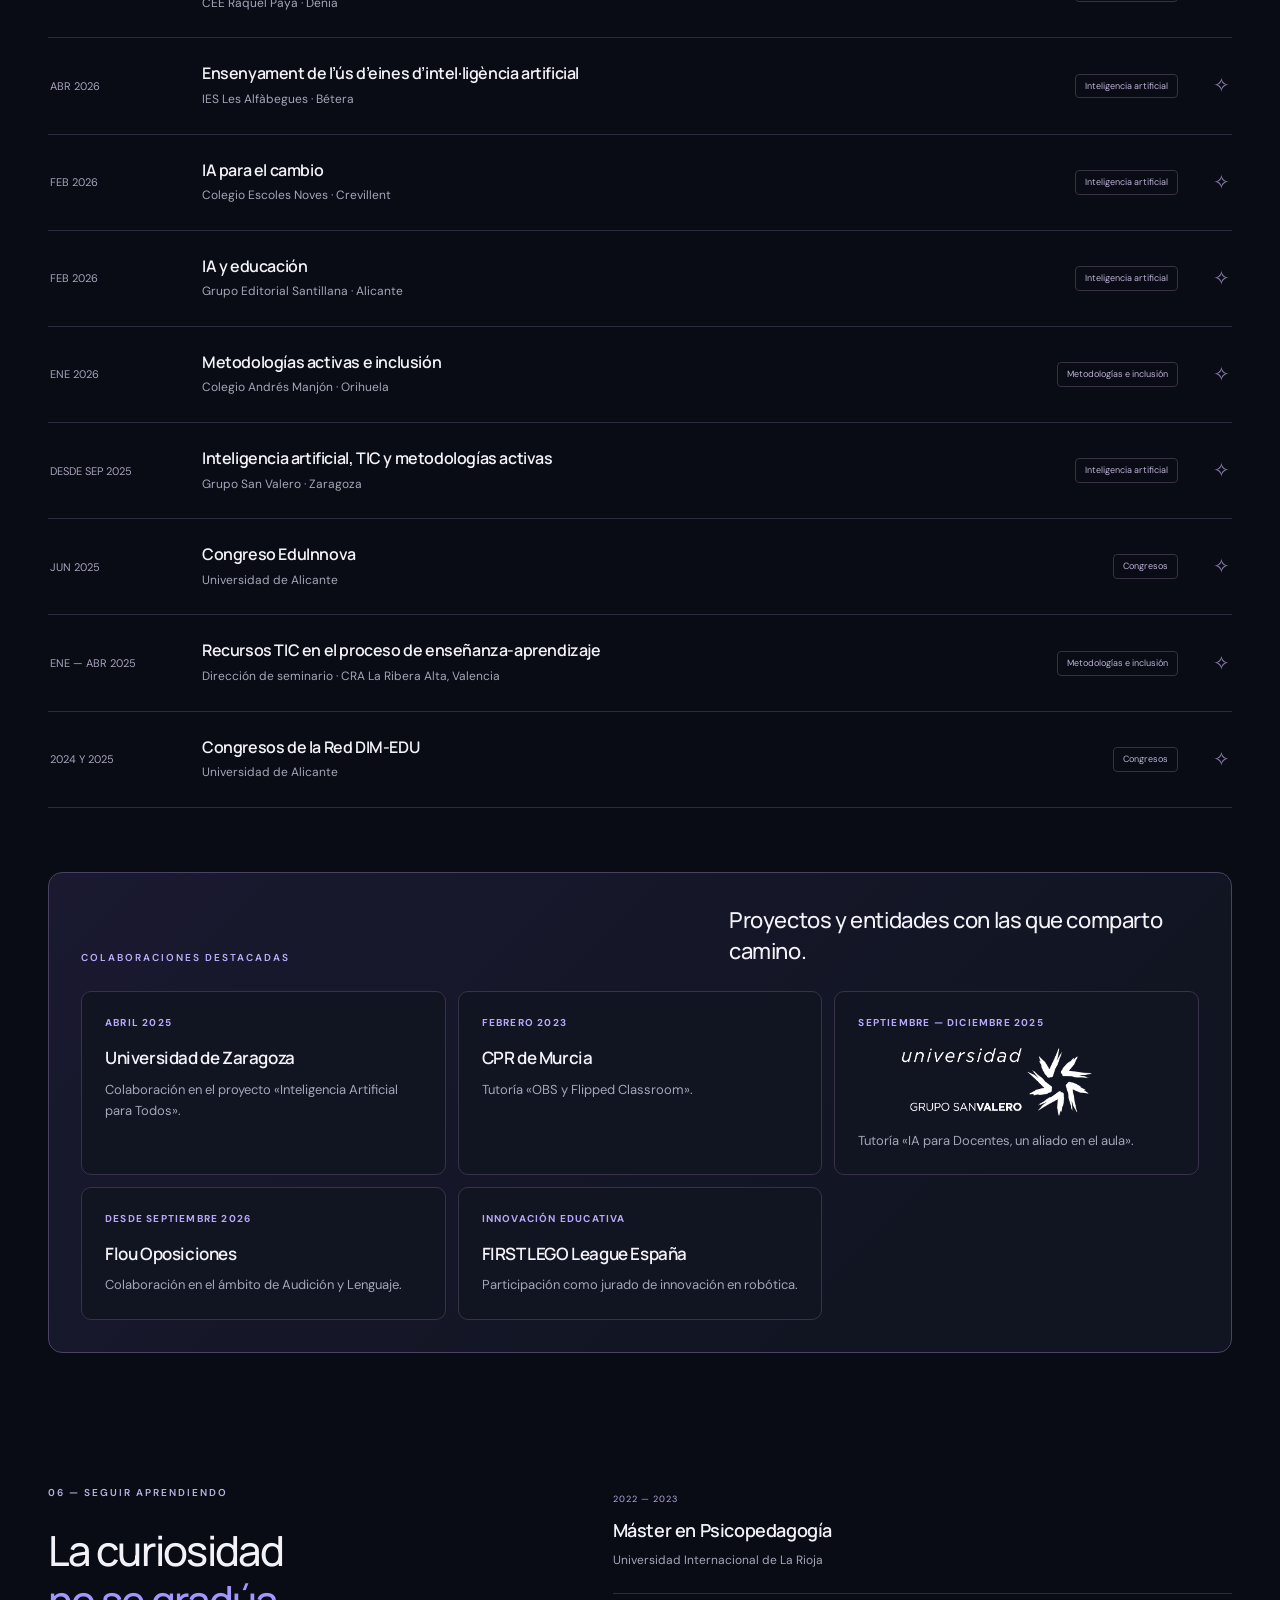
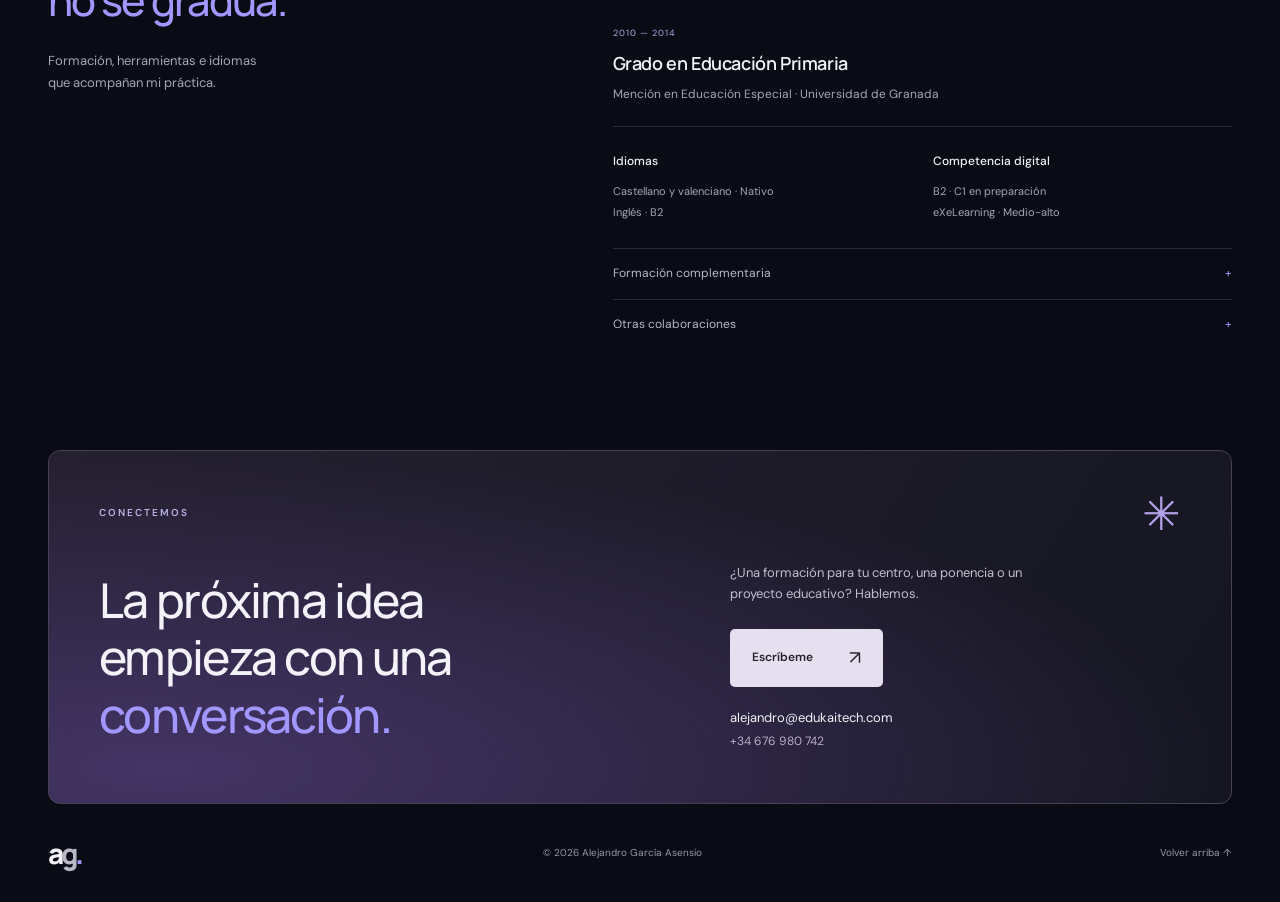
==== commit 79be4eab: "Add UNIR master's teaching role to professional timeline" ====
--- a/index.html
+++ b/index.html
@@ -17,7 +17,7 @@
 <div class="credentials wrap" aria-label="Ámbitos profesionales"><div><span>01 / INTEF</span><strong>Asesor técnico docente</strong></div><div><span>02 / UNIVERSIDAD</span><strong>Docente UNIR · Tutor EUNEIZ</strong></div><div><span>03 / EDUKAITECH</span><strong>IA aplicada a la educación</strong></div><div><span>04 / AULA</span><strong>Metodologías e inclusión</strong></div></div>
 <section class="about section wrap" id="sobre-mi"><div><p class="eyebrow">01 — SOBRE MÍ</p><h2>La innovación empieza<br>por <em>incluir a todos.</em></h2></div><div class="about-text"><p class="lead">Soy un maestro enamorado de las nuevas tecnologías y de las metodologías que hacen participar a todo el alumnado.</p><p>Mi recorrido une la Educación Primaria, la Pedagogía Terapéutica y la Audición y Lenguaje. He trabajado en evaluación e intervención, creación de materiales DUA, coordinación TIC e innovación educativa.</p><p>Durante cuatro cursos formé parte del CEIP Ciudad del Mar de Torrevieja, un centro que apuesta por el aprendizaje basado en proyectos y el trabajo en equipo. Hoy sigo conectando esa experiencia de aula con la formación docente y la inteligencia artificial.</p><a class="inline-link" href="#experiencia">Conoce mi trayectoria <span>↘</span></a></div></section>
 <section class="expertise section wrap" id="especializacion"><div class="section-heading"><div><p class="eyebrow">02 — LO QUE ME MUEVE</p><h2>Tecnología con sentido.<br><em>Pedagogía con propósito.</em></h2></div><p>Cuatro áreas que se encuentran<br>en una misma forma de educar.</p></div><div class="expertise-grid"><article><span class="icon" aria-hidden="true">✳</span><span class="card-number">01</span><h3>Inteligencia artificial</h3><p>Formación práctica para descubrir el potencial de la IA en la docencia y llevarlo al día a día del aula.</p><div class="tags"><span>IA educativa</span><span>Formación docente</span></div></article><article><span class="icon" aria-hidden="true">◇</span><span class="card-number">02</span><h3>Metodologías activas</h3><p>Aprendizaje basado en proyectos, juegos, cooperación y gamificación para dar protagonismo al alumnado.</p><div class="tags"><span>ABP</span><span>Gamificación</span></div></article><article><span class="icon" aria-hidden="true">◎</span><span class="card-number">03</span><h3>Inclusión educativa</h3><p>Audición y Lenguaje, Pedagogía Terapéutica y materiales DUA para una participación sin barreras.</p><div class="tags"><span>DUA</span><span>Audición y Lenguaje</span></div></article><article><span class="icon" aria-hidden="true">⌘</span><span class="card-number">04</span><h3>Competencia digital</h3><p>Coordinación TIC, recursos educativos abiertos y creación de contenido en vídeo e imagen.</p><div class="tags"><span>Nivel B2</span><span>eXeLearning</span></div></article></div></section>
-<section class="journey section" id="experiencia"><div class="wrap journey-grid"><div class="journey-title"><p class="eyebrow">03 — TRAYECTORIA</p><h2>Un camino<br>que nace <br><em>en el aula.</em></h2><p>Experiencia educativa, acompañamiento e innovación.</p><span class="journey-deco" aria-hidden="true">03<span>✳</span></span></div><div class="timeline" aria-label="Experiencia profesional"><article><div class="timeline-date"><span class="dot"></span> SEPTIEMBRE 2026 — ACTUALIDAD</div><h3>Asesor técnico docente</h3><p class="organization">INTEF</p><p>Instituto Nacional de Tecnologías Educativas y de Formación del Profesorado. Departamento de digitalización, inteligencia artificial y recursos educativos abiertos.</p></article><article><div class="timeline-date">ENERO 2017 — SEPTIEMBRE 2026</div><h3>Maestro en la escuela pública</h3><p class="organization">Conselleria de Educación Valenciana</p><p>Educación Primaria, Pedagogía Terapéutica y Audición y Lenguaje en Infantil, Primaria y ESO. Experiencia en centros de Educación Especial.</p></article><article><div class="timeline-date">SEPTIEMBRE 2016 — JULIO 2017</div><h3>Maestro de Audición y Lenguaje y terapeuta</h3><p class="organization">Centro de Estimulación Temprana APSA</p><p>Evaluación e intervención con niños y niñas de entre 2 y 14 años.</p></article></div></div></section>
+<section class="journey section" id="experiencia"><div class="wrap journey-grid"><div class="journey-title"><p class="eyebrow">03 — TRAYECTORIA</p><h2>Un camino<br>que nace <br><em>en el aula.</em></h2><p>Experiencia educativa, acompañamiento e innovación.</p><span class="journey-deco" aria-hidden="true">03<span>✳</span></span></div><div class="timeline" aria-label="Experiencia profesional"><article><div class="timeline-date"><span class="dot"></span> 2026 — ACTUALIDAD</div><h3>Docente universitario</h3><p class="organization">Universidad Internacional de La Rioja (UNIR)</p><p>Docente del Máster Universitario en Aplicaciones Educativas de la Inteligencia Artificial, en la asignatura «Inteligencia Artificial en Educación: Modelos, Enfoques e Innovación Pedagógica».</p></article><article><div class="timeline-date"><span class="dot"></span> SEPTIEMBRE 2026 — ACTUALIDAD</div><h3>Asesor técnico docente</h3><p class="organization">INTEF</p><p>Instituto Nacional de Tecnologías Educativas y de Formación del Profesorado. Departamento de digitalización, inteligencia artificial y recursos educativos abiertos.</p></article><article><div class="timeline-date">ENERO 2017 — SEPTIEMBRE 2026</div><h3>Maestro en la escuela pública</h3><p class="organization">Conselleria de Educación Valenciana</p><p>Educación Primaria, Pedagogía Terapéutica y Audición y Lenguaje en Infantil, Primaria y ESO. Experiencia en centros de Educación Especial.</p></article><article><div class="timeline-date">SEPTIEMBRE 2016 — JULIO 2017</div><h3>Maestro de Audición y Lenguaje y terapeuta</h3><p class="organization">Centro de Estimulación Temprana APSA</p><p>Evaluación e intervención con niños y niñas de entre 2 y 14 años.</p></article></div></div></section>
 <section class="section wrap" id="proyectos"><div class="section-heading"><div><p class="eyebrow">04 — PROYECTOS Y COLABORACIONES</p><h2>Ideas que salen del papel.<br><em>Y llegan al aula.</em></h2></div></div><div class="projects"><article class="project feature"><div class="project-art edukai" aria-hidden="true"><span class="art-kicker">EDUCACIÓN × INTELIGENCIA ARTIFICIAL</span><span class="edukai-wordmark" aria-label="Edukaitech">edukai<span>tech</span></span><div class="art-bottom"><span>Aprender para transformar.</span><span>↗</span></div></div><div class="project-copy"><span class="small-label">DIVULGACIÓN Y FORMACIÓN</span><h3>Edukaitech</h3><p>Mi proyecto para acercar la inteligencia artificial a los docentes: formación en centros educativos y contenido práctico en redes sociales.</p><div class="edukai-socials"><a href="https://www.instagram.com/edukaitech/" target="_blank" rel="noopener noreferrer" aria-label="Edukaitech en Instagram">Instagram <span aria-hidden="true">↗</span></a><a href="https://www.tiktok.com/@edukaitech" target="_blank" rel="noopener noreferrer" aria-label="Edukaitech en TikTok">TikTok <span aria-hidden="true">↗</span></a></div><a class="inline-link" href="mailto:alejandro@edukaitech.com?subject=Formaci%C3%B3n%20con%20Edukaitech">Hablemos de formación <span>↗</span></a></div></article><article class="project"><div class="project-art book-art" aria-hidden="true"><div class="book"><small>ALEJANDRO GARCÍA ASENSIO</small><strong>Redefiniendo<br>la educación</strong><span>Desata el poder de<br>ChatGPT en el aula</span><i>↗</i></div></div><div class="project-copy"><span class="small-label">PUBLICACIÓN</span><h3>Redefiniendo la educación</h3><p>Autor del libro «Redefiniendo la educación: Desata el poder de ChatGPT en el aula».</p></div></article><article class="project"><div class="project-art university-art" aria-hidden="true"><span class="art-kicker">CONOCIMIENTO COMPARTIDO</span><div class="university-logo-stack"><img class="brand-logo logo-unir" src="assets/unir-white.svg" alt="Logotipo original de UNIR en blanco" loading="lazy"><img class="brand-logo logo-euneiz" src="assets/euneiz-white.svg" alt="Logotipo original de EUNEIZ en blanco" loading="lazy"></div><span class="art-bottom">Formación universitaria y tutoría</span></div><div class="project-copy"><span class="small-label">DOCENCIA UNIVERSITARIA</span><h3>Acompañar a quien enseña</h3><p>Docente UNIR en el Máster de Aplicaciones de IA y tutor en EUNEIZ desde 2023 en programas de metodologías activas e IA educativa.</p></div></article></div></section>
 <section class="section wrap" id="formaciones"><div class="section-heading"><div><p class="eyebrow">05 — PONENCIAS Y FORMACIÓN</p><h2>Compartir también<br>es <em>transformar.</em></h2></div><p>Una selección de encuentros,<br>cursos y colaboraciones.</p></div><div class="filters" role="group" aria-label="Filtrar formaciones"><button aria-pressed="true" data-filter="all">Todas</button><button aria-pressed="false" data-filter="ia">Inteligencia artificial</button><button aria-pressed="false" data-filter="metodologias">Metodologías e inclusión</button><button aria-pressed="false" data-filter="congresos">Congresos</button></div><p class="sr-only" id="filter-status" aria-live="polite"></p><div id="talks" class="talks"></div><div class="highlighted-collabs" aria-label="Colaboraciones destacadas"><div class="collabs-intro"><span class="small-label">COLABORACIONES DESTACADAS</span><h3>Proyectos y entidades con las que comparto camino.</h3></div><div class="collabs-grid"><article><span class="collab-date">ABRIL 2025</span><h3>Universidad de Zaragoza</h3><p>Colaboración en el proyecto «Inteligencia Artificial para Todos».</p></article><article><span class="collab-date">FEBRERO 2023</span><h3>CPR de Murcia</h3><p>Tutoría «OBS y Flipped Classroom».</p></article><article><span class="collab-date">SEPTIEMBRE — DICIEMBRE 2025</span><img class="brand-logo logo-sanjorge" src="assets/sanjorge-white.svg" alt="Logotipo original de Universidad San Jorge en blanco" loading="lazy"><h3 class="sr-only">Universidad San Jorge</h3><p>Tutoría «IA para Docentes, un aliado en el aula».</p></article><article><span class="collab-date">DESDE SEPTIEMBRE 2026</span><h3>Flou Oposiciones</h3><p>Colaboración en el ámbito de Audición y Lenguaje.</p></article><article><span class="collab-date">INNOVACIÓN EDUCATIVA</span><h3>FIRST LEGO League España</h3><p>Participación como jurado de innovación en robótica.</p></article></div></div></section>
 <section class="education section wrap" id="formacion-academica"><div><p class="eyebrow">06 — SEGUIR APRENDIENDO</p><h2>La curiosidad<br><em>no se gradúa.</em></h2><p>Formación, herramientas e idiomas<br>que acompañan mi práctica.</p></div><div class="education-details"><article><span>2022 — 2023</span><h3>Máster en Psicopedagogía</h3><p>Universidad Internacional de La Rioja</p></article><article><span>2010 — 2014</span><h3>Grado en Educación Primaria</h3><p>Mención en Educación Especial · Universidad de Granada</p></article><div class="skills-line"><div><h4>Idiomas</h4><p>Castellano y valenciano · Nativo<br>Inglés · B2</p></div><div><h4>Competencia digital</h4><p>B2 · C1 en preparación<br>eXeLearning · Medio-alto</p></div></div><details><summary>Formación complementaria <span>+</span></summary><ul><li>Logopedia y TIC para una educación inclusiva</li><li>Dificultades de aprendizaje</li><li>Monitor de ocio y tiempo libre</li><li>Nuevas tecnologías en la educación</li><li>El blog como herramienta en Audición y Lenguaje</li><li>Preparación Google for Educators</li><li>Eliminación de barreras para la inclusión</li><li>Propuestas y recursos para las áreas instrumentales</li></ul></details><details><summary>Otras colaboraciones <span>+</span></summary><ul><li>Coordinación TIC en el CEIP Ciudad del Mar.</li><li>Formación de equipos promotores PROA+ 2024/2025.</li><li>Proyecto de innovación y gestión en el CEIP Párroco Francisco Mas.</li></ul></details></div></section>
--- a/styles.css
+++ b/styles.css
@@ -10,3 +10,33 @@
 
 /* Logotipos originales: sin recreaciones tipográficas ni fondos */
 .brand-logo{display:block;object-fit:contain;color:unset}.university-logo-stack .brand-logo{width:100%;height:auto;object-fit:contain}.brand-logo-edukai{width:min(100%,360px);max-height:310px;object-fit:contain}.logo-unir{max-width:245px!important;max-height:92px}.logo-euneiz{max-width:315px!important;max-height:85px}.logo-sanjorge{max-width:235px;max-height:95px;object-fit:contain}
+
+/* Trayectoria: jerarquía editorial, ritmo e interacción sutil */
+.journey{position:relative;isolation:isolate;overflow:hidden;background:radial-gradient(ellipse at 8% 15%,#30214d 0%,transparent 48%),linear-gradient(135deg,#141725 0%,#0d101b 100%);padding:clamp(95px,10vw,155px) 0;margin-top:100px}
+.journey:before{content:"";position:absolute;inset:0;pointer-events:none;z-index:-1;background:repeating-linear-gradient(90deg,transparent 0,transparent calc(25% - 1px),#ffffff08 25%);mask-image:linear-gradient(to bottom,transparent,#000 35%,#000 65%,transparent)}
+.journey-grid{grid-template-columns:minmax(0,.92fr) minmax(0,1.18fr);gap:clamp(40px,7vw,105px)}
+.journey-title{position:relative;align-self:start}
+.journey-title .eyebrow{font-size:12px;letter-spacing:2.4px;color:#c6b7ff;margin-bottom:30px}
+.journey-title h2{font-size:clamp(52px,5.4vw,83px);font-weight:650;line-height:1.09;letter-spacing:-.065em;margin-bottom:29px;max-width:570px}
+.journey-title h2 em{display:inline-block;background:linear-gradient(100deg,#d9c8ff,#9a82ff);color:transparent;background-clip:text;-webkit-background-clip:text}
+.journey-title>p:not(.eyebrow){font-size:clamp(16px,1.5vw,20px);line-height:1.6;color:#bfc0d0;max-width:365px}
+.journey-deco{display:block;margin-top:50px;color:#ffffff12;font-family:Manrope,sans-serif;font-size:clamp(85px,12vw,165px);font-weight:800;line-height:1;letter-spacing:-.1em;user-select:none}
+.journey-deco span{font-size:.4em;vertical-align:top;color:#8d7bf442;margin-left:20px}
+.timeline{border-left:2px solid #64568e;padding-left:clamp(26px,3.5vw,55px);position:relative}
+.timeline article{position:relative;margin:0 0 22px;padding:26px 28px 30px;border:1px solid #ffffff13;background:linear-gradient(125deg,#27243a9c,#181a2ba3);border-radius:16px;transition:transform .28s ease,border-color .28s ease,background .28s ease,box-shadow .28s ease}
+.timeline article:last-child{margin-bottom:0}
+.timeline article:hover{transform:translateX(8px);border-color:#aa95ef8c;background:linear-gradient(125deg,#302a4d,#181a2b);box-shadow:0 16px 50px #0002}
+.timeline article:before{width:13px;height:13px;left:calc(-1 * clamp(26px,3.5vw,55px) - 8px);top:40px;background:#9c85eb;outline:7px solid #171627;box-shadow:0 0 0 2px #8b7ad6;z-index:2}
+.timeline article:first-child:before{background:#d4c8ff;box-shadow:0 0 0 2px #9d88f9,0 0 28px #a48bff99}
+.timeline-date{font-size:12px;letter-spacing:1.3px;font-weight:700;color:#bda9ff;margin-bottom:15px}
+.timeline h3{font-size:clamp(23px,2.3vw,31px);font-weight:700;line-height:1.27;letter-spacing:-.035em;margin-bottom:8px}
+.timeline .organization{color:#e7ddff;font-size:clamp(15px,1.25vw,17px);font-weight:600;margin-bottom:17px}
+.timeline p:not(.organization){font-size:clamp(14px,1.2vw,16px);line-height:1.8;color:#b9bdcc;max-width:630px}
+.edukai-wordmark{font:800 clamp(40px,4vw,61px)/1 Manrope,sans-serif;letter-spacing:-.065em;color:#fff;position:absolute;top:50%;left:50%;transform:translate(-50%,-50%);white-space:nowrap}
+.edukai-wordmark span{font-weight:450;color:#d9ceff}
+.edukai-socials{display:flex;align-items:center;flex-wrap:wrap;gap:10px;margin:17px 0 20px}
+.edukai-socials a{display:inline-flex;align-items:center;justify-content:space-between;gap:18px;padding:9px 14px;border:1px solid #5a5073;border-radius:40px;font-size:12px;font-weight:650;color:#ebe6ff;transition:background .2s,transform .2s}
+.edukai-socials a:hover{background:#6e5ab044;transform:translateY(-2px)}
+@media(max-width:850px){.journey-grid{grid-template-columns:1fr;gap:45px}.journey-title h2{font-size:clamp(48px,9vw,70px)}.journey-deco{display:none}.journey{padding:80px 0}.timeline{padding-left:32px}.timeline article:before{left:-40px}}
+@media(max-width:500px){.journey{padding:65px 0}.journey-title h2{font-size:clamp(42px,11vw,58px)}.timeline article{padding:22px 19px 25px}.timeline h3{font-size:23px}.timeline-date{font-size:10px}.edukai-wordmark{font-size:clamp(37px,10vw,52px)}}
+@media(prefers-reduced-motion:reduce){.timeline article,.edukai-socials a{transition:none}.timeline article:hover,.edukai-socials a:hover{transform:none}}
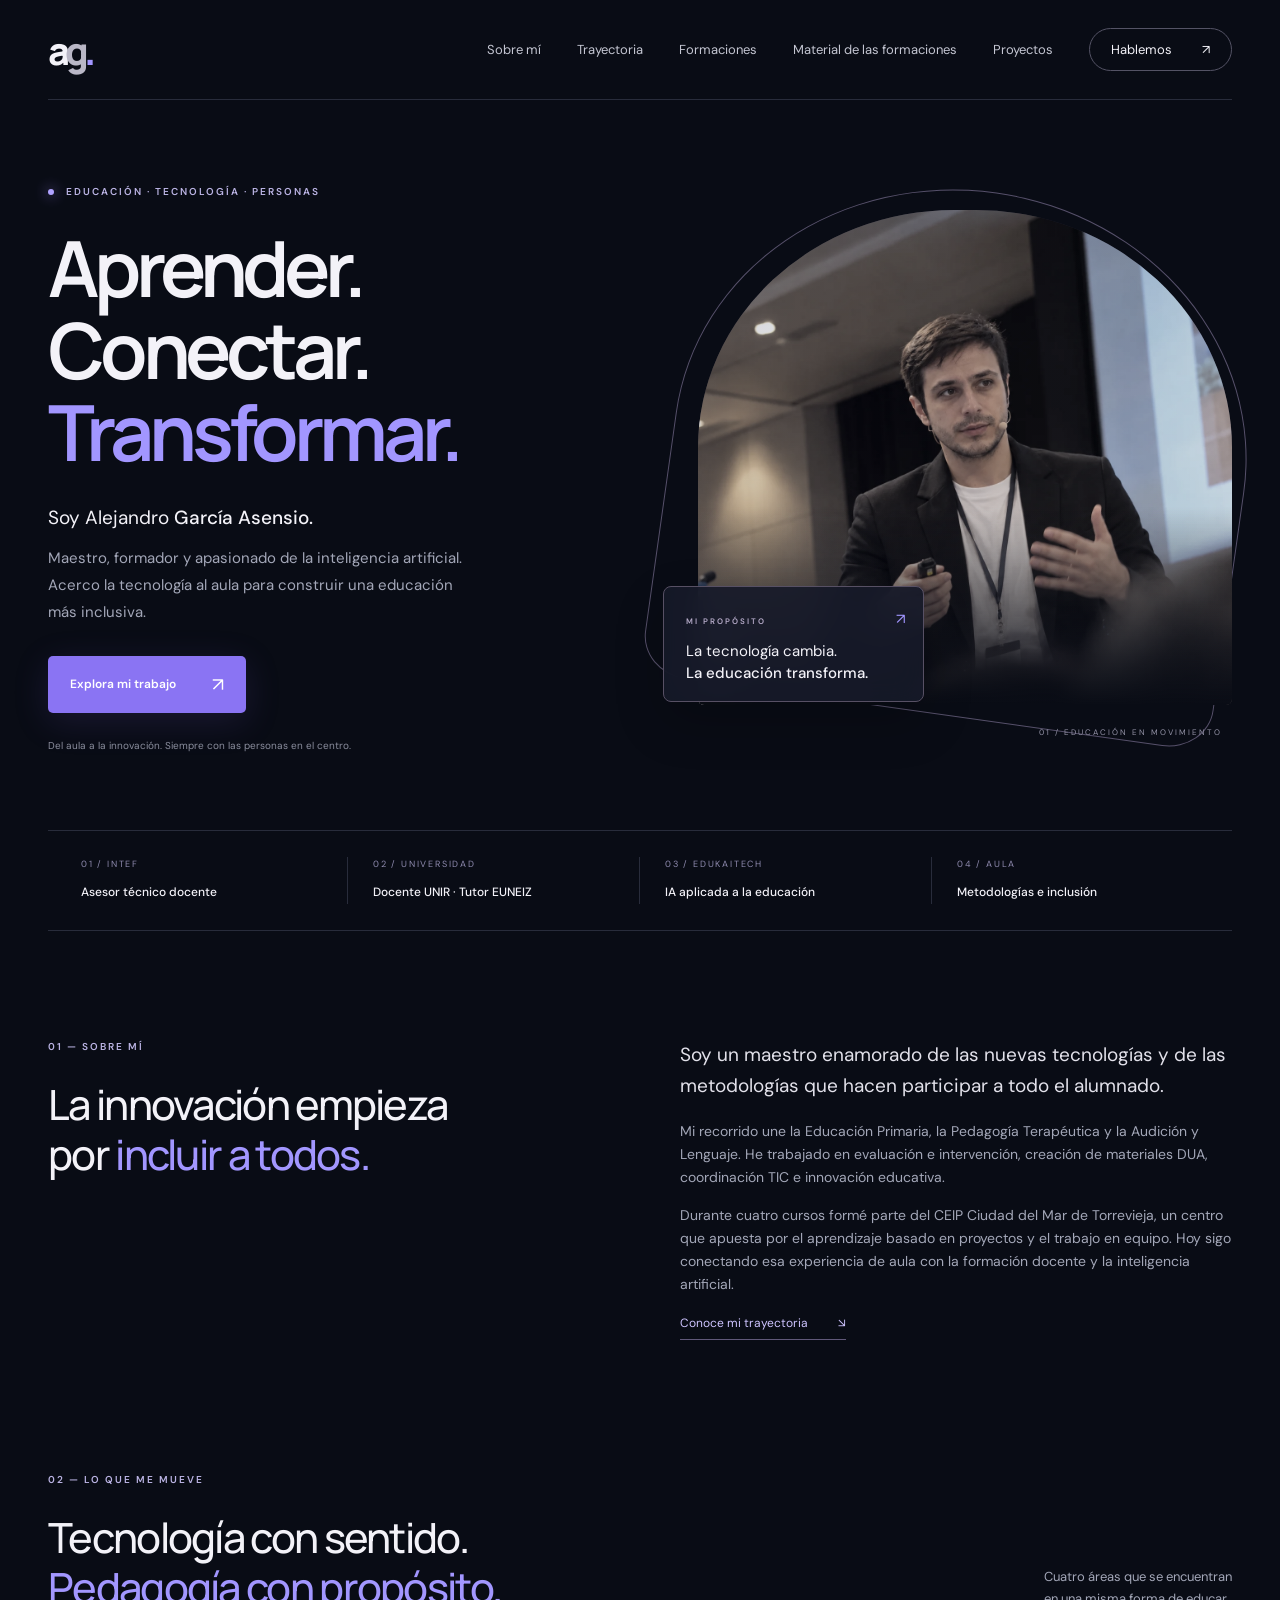
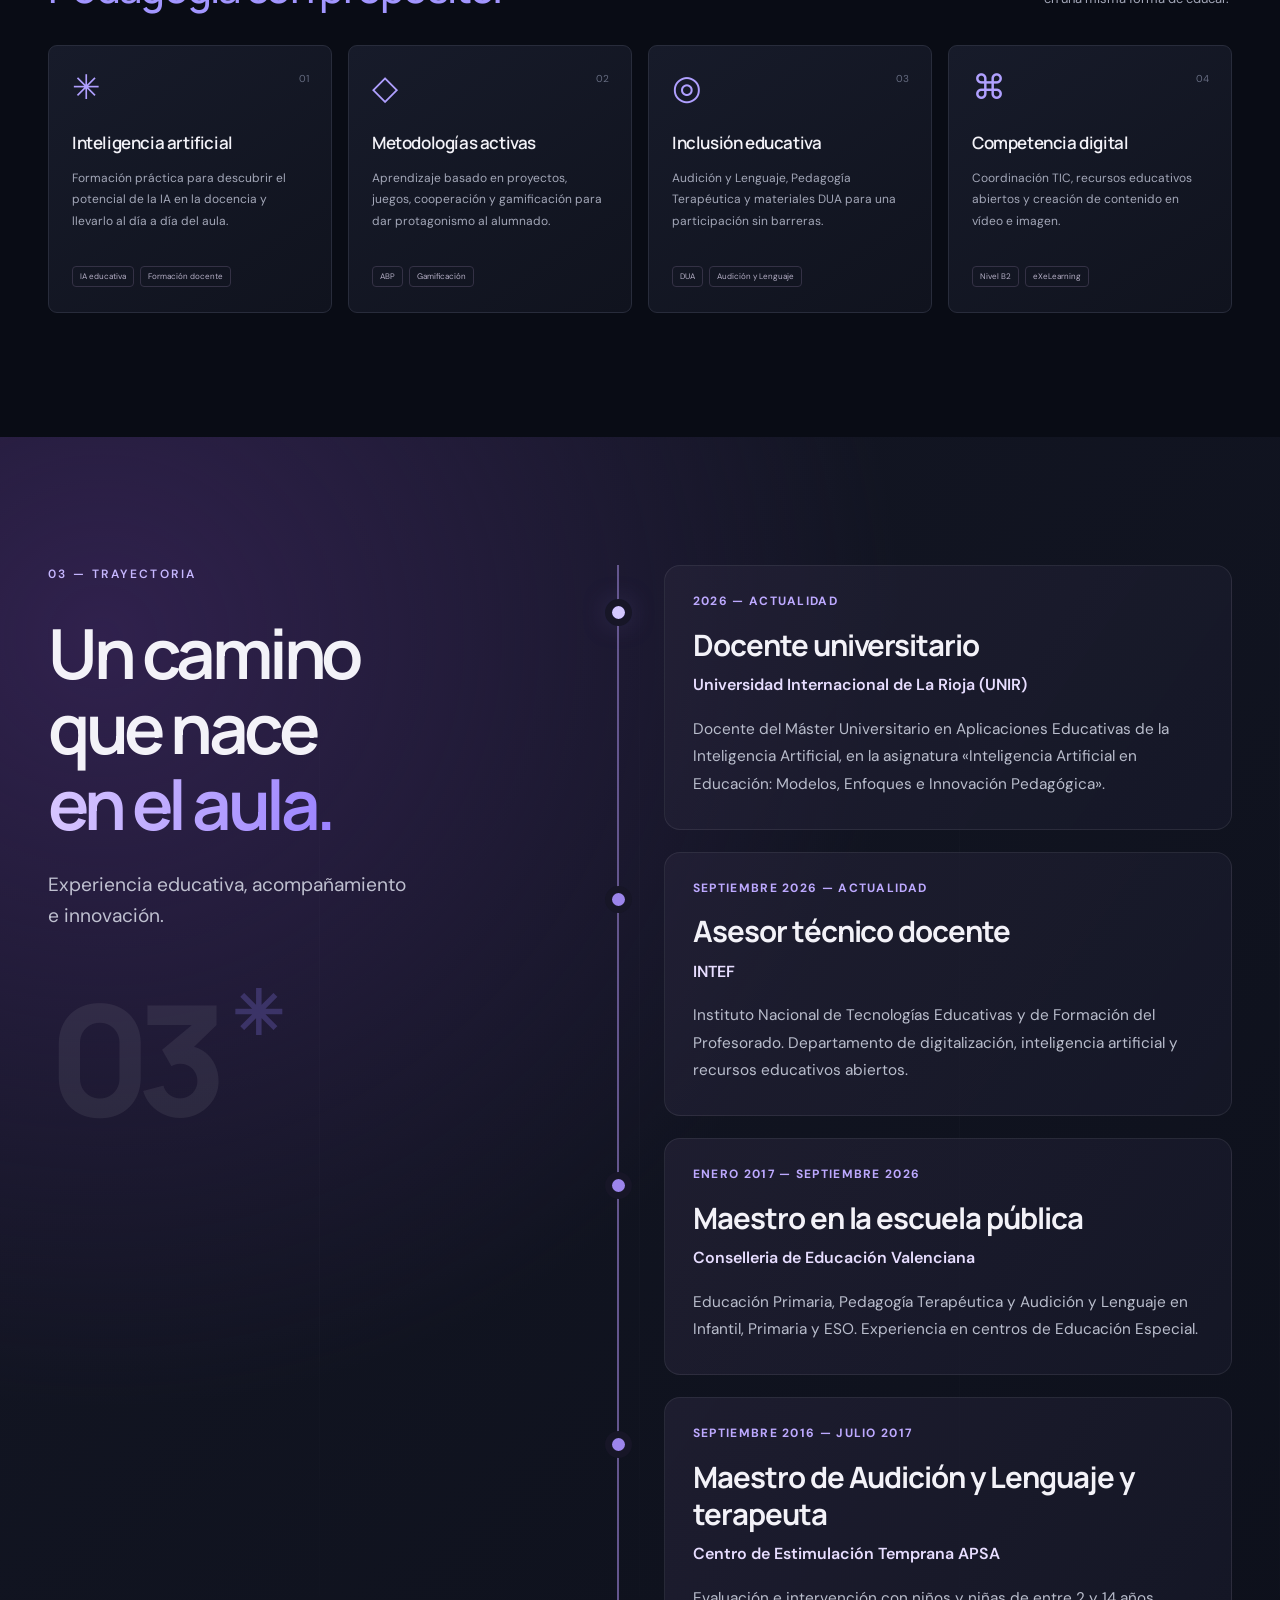
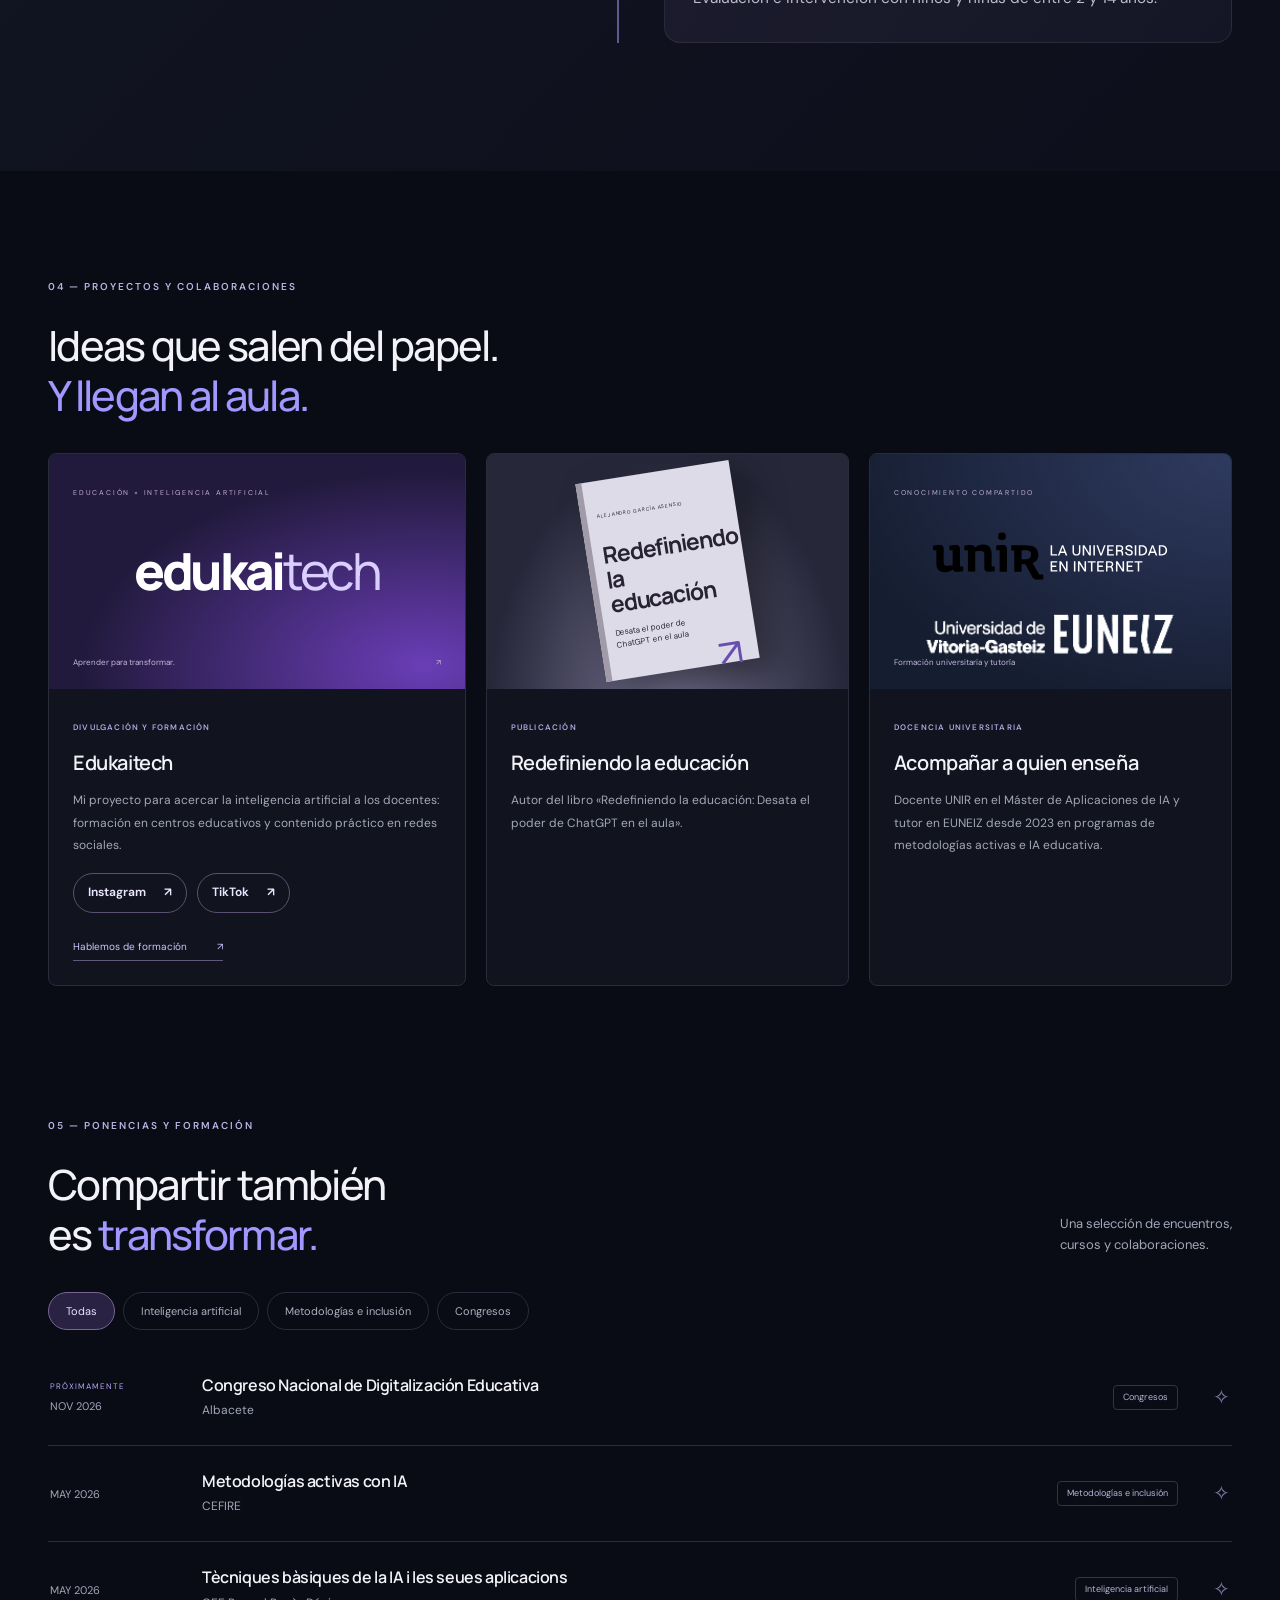
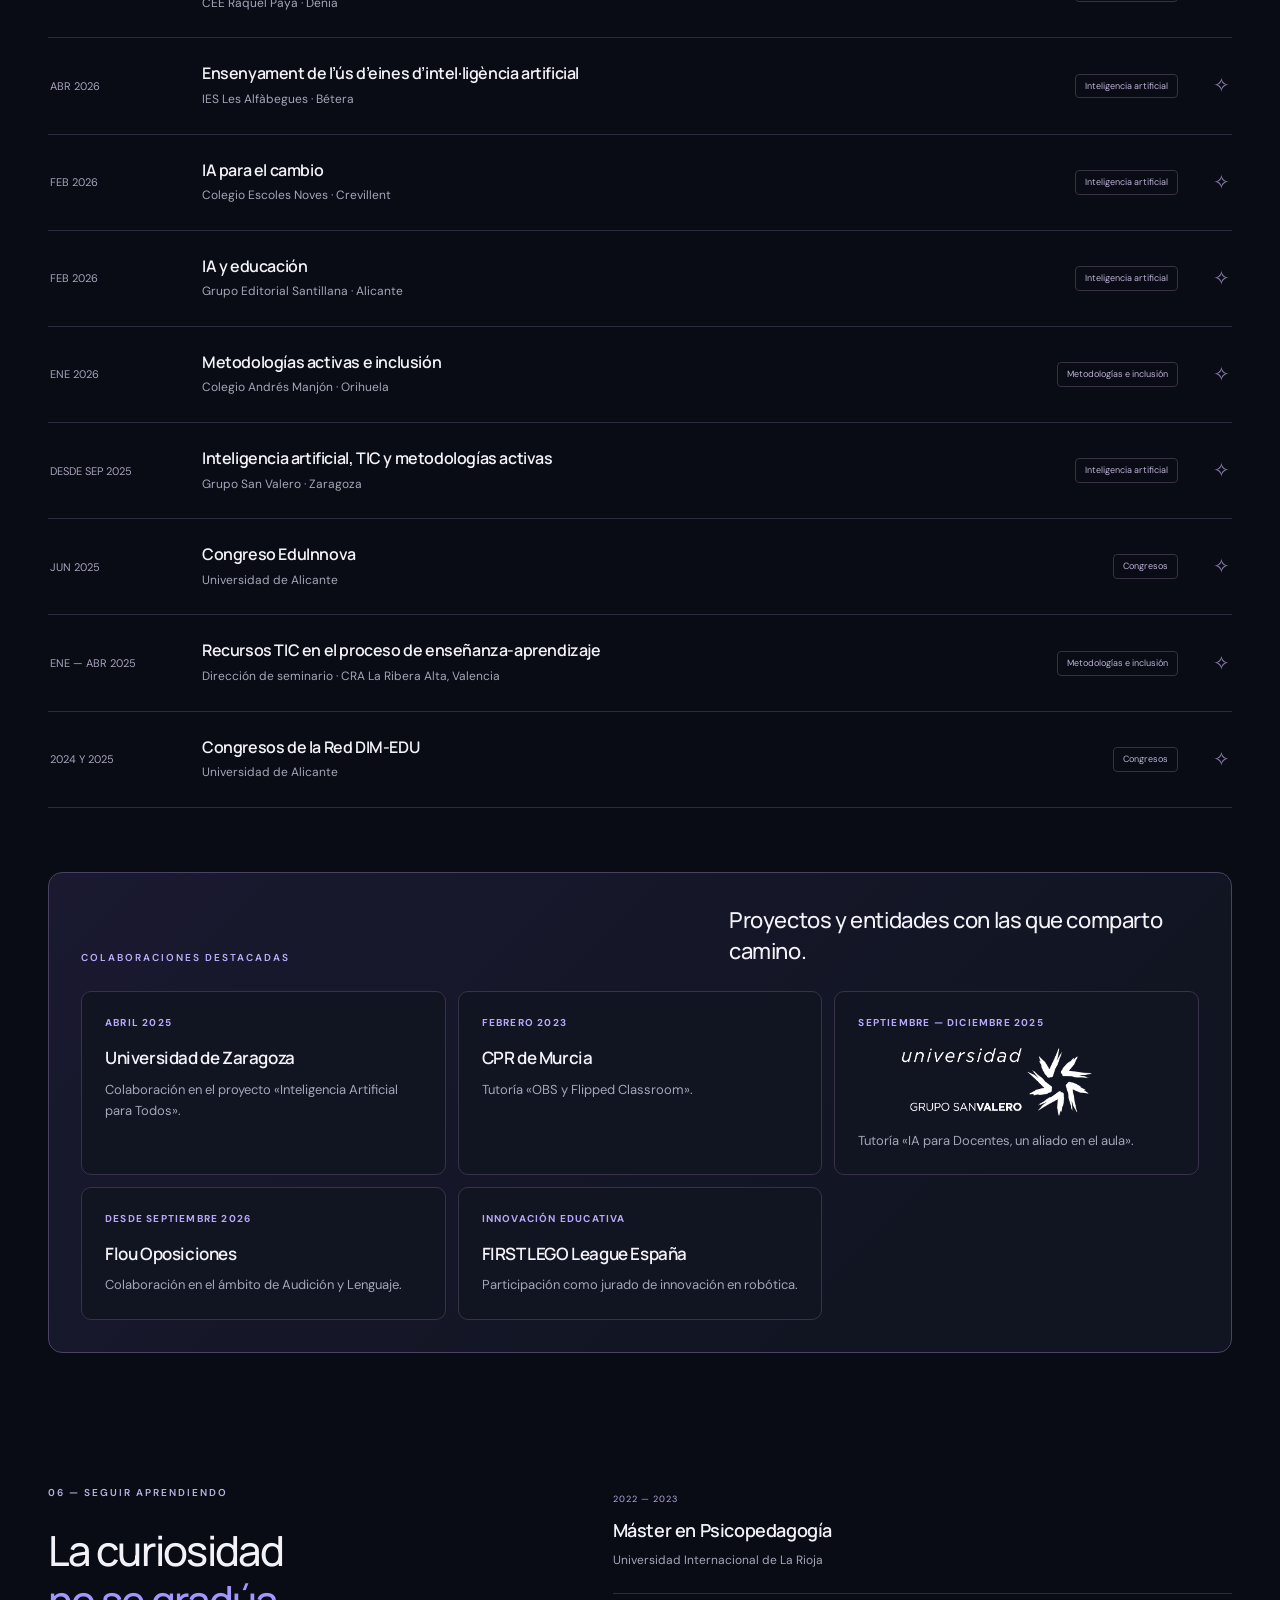
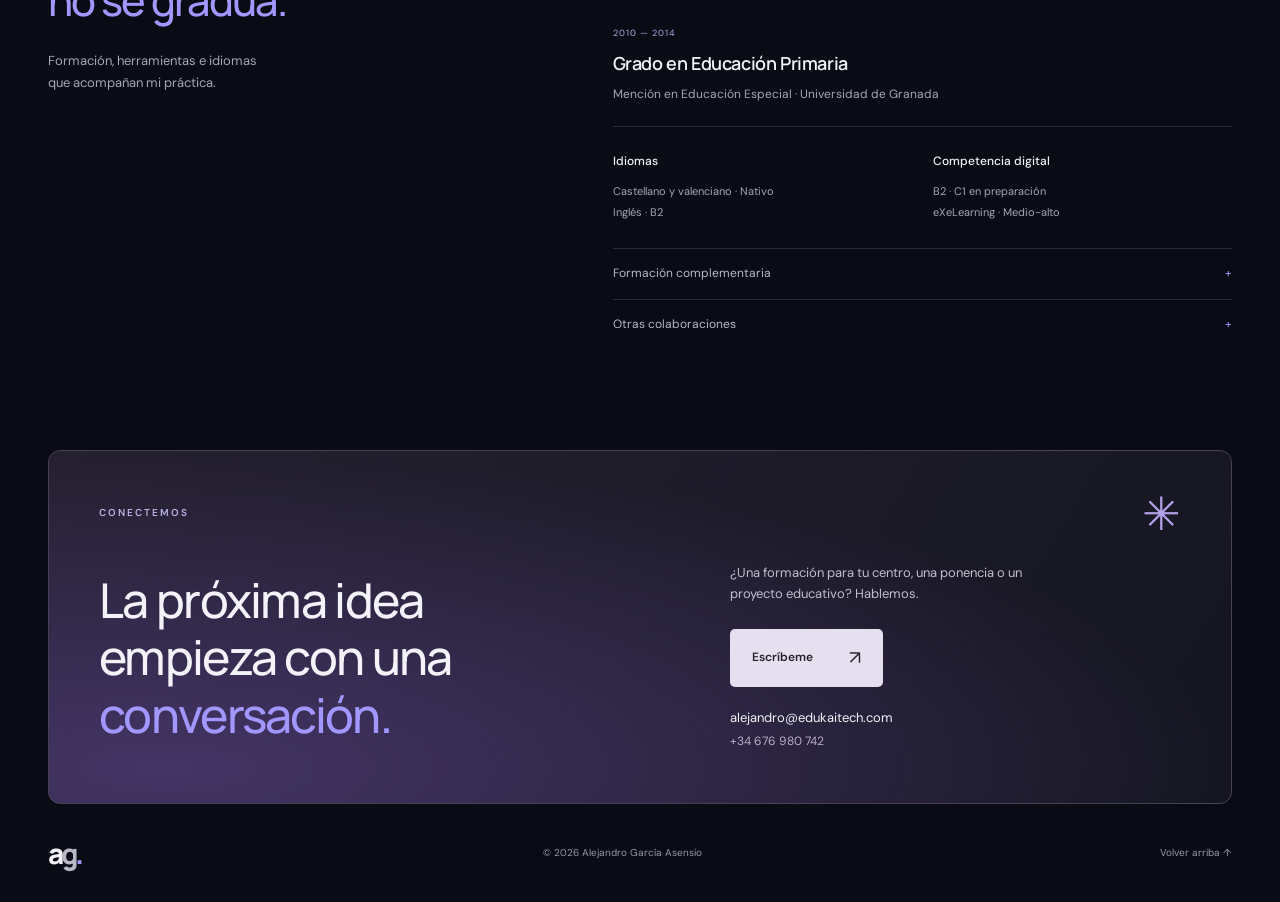
==== commit 240b2187: "Link training materials page from main navigation" ====
--- a/index.html
+++ b/index.html
@@ -8,7 +8,7 @@
 </head>
 <body>
 <a class="skip" href="#contenido">Saltar al contenido</a>
-<header class="header"><a class="brand" href="#inicio" aria-label="Alejandro García Asensio, inicio">a<span>g</span><i>.</i></a><button class="menu" aria-expanded="false" aria-controls="navigation">Menú <span>☰</span></button><nav id="navigation" aria-label="Navegación principal"><a href="#sobre-mi">Sobre mí</a><a href="#experiencia">Trayectoria</a><a href="#formaciones">Formaciones</a><a href="#proyectos">Proyectos</a><a class="nav-contact" href="#contacto">Hablemos <span>↗</span></a></nav></header>
+<header class="header"><a class="brand" href="#inicio" aria-label="Alejandro García Asensio, inicio">a<span>g</span><i>.</i></a><button class="menu" aria-expanded="false" aria-controls="navigation">Menú <span>☰</span></button><nav id="navigation" aria-label="Navegación principal"><a href="#sobre-mi">Sobre mí</a><a href="#experiencia">Trayectoria</a><a href="#formaciones">Formaciones</a><a href="material-formaciones.html">Material de las formaciones</a><a href="#proyectos">Proyectos</a><a class="nav-contact" href="#contacto">Hablemos <span>↗</span></a></nav></header>
 <main id="contenido">
 <section class="hero wrap" id="inicio">
 <div class="hero-copy"><p class="eyebrow"><span class="dot"></span> EDUCACIÓN · TECNOLOGÍA · PERSONAS</p><h1>Aprender.<br>Conectar.<br><em>Transformar.</em></h1><p class="intro-name">Soy Alejandro <strong>García Asensio.</strong></p><p class="hero-description">Maestro, formador y apasionado de la inteligencia artificial. Acerco la tecnología al aula para construir una educación más inclusiva.</p><div class="actions"><a class="button primary" href="#formaciones">Explora mi trabajo <span>↗</span></a></div><p class="hero-note">Del aula a la innovación. Siempre con las personas en el centro.</p></div>
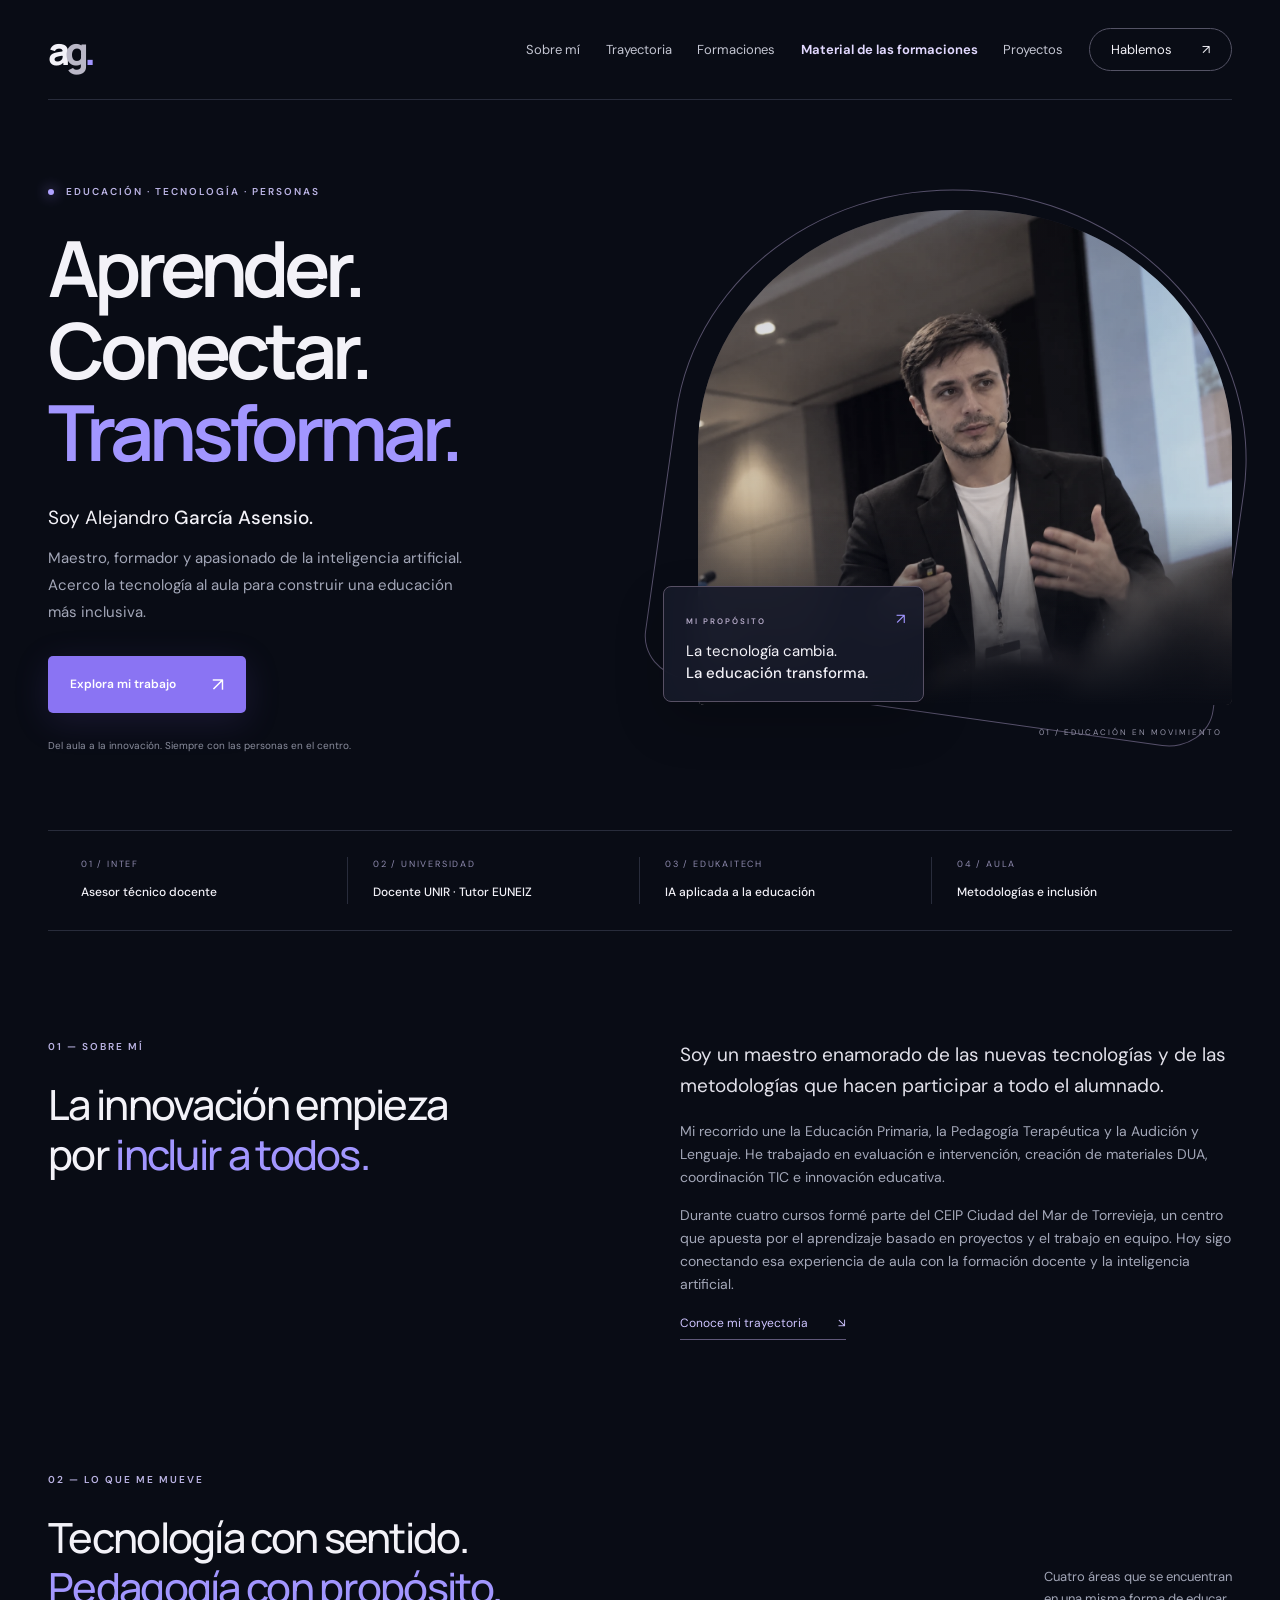
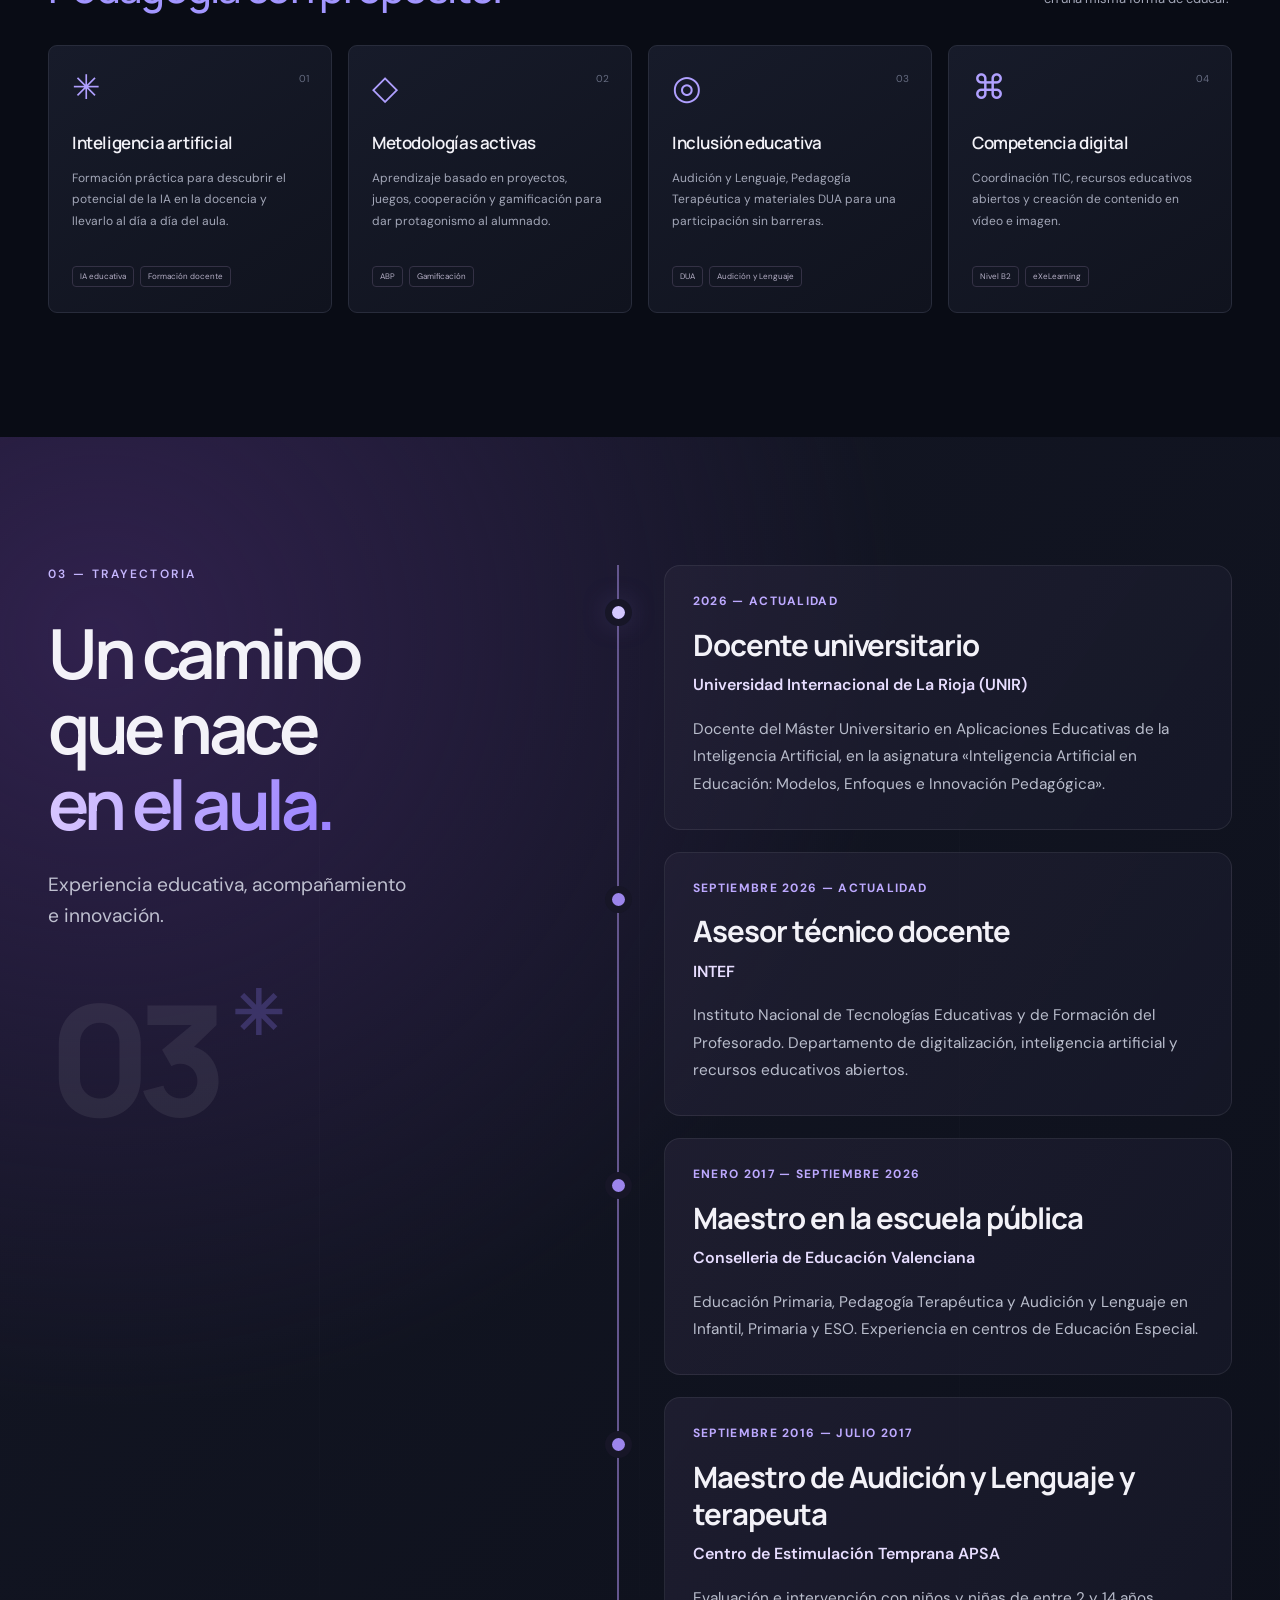
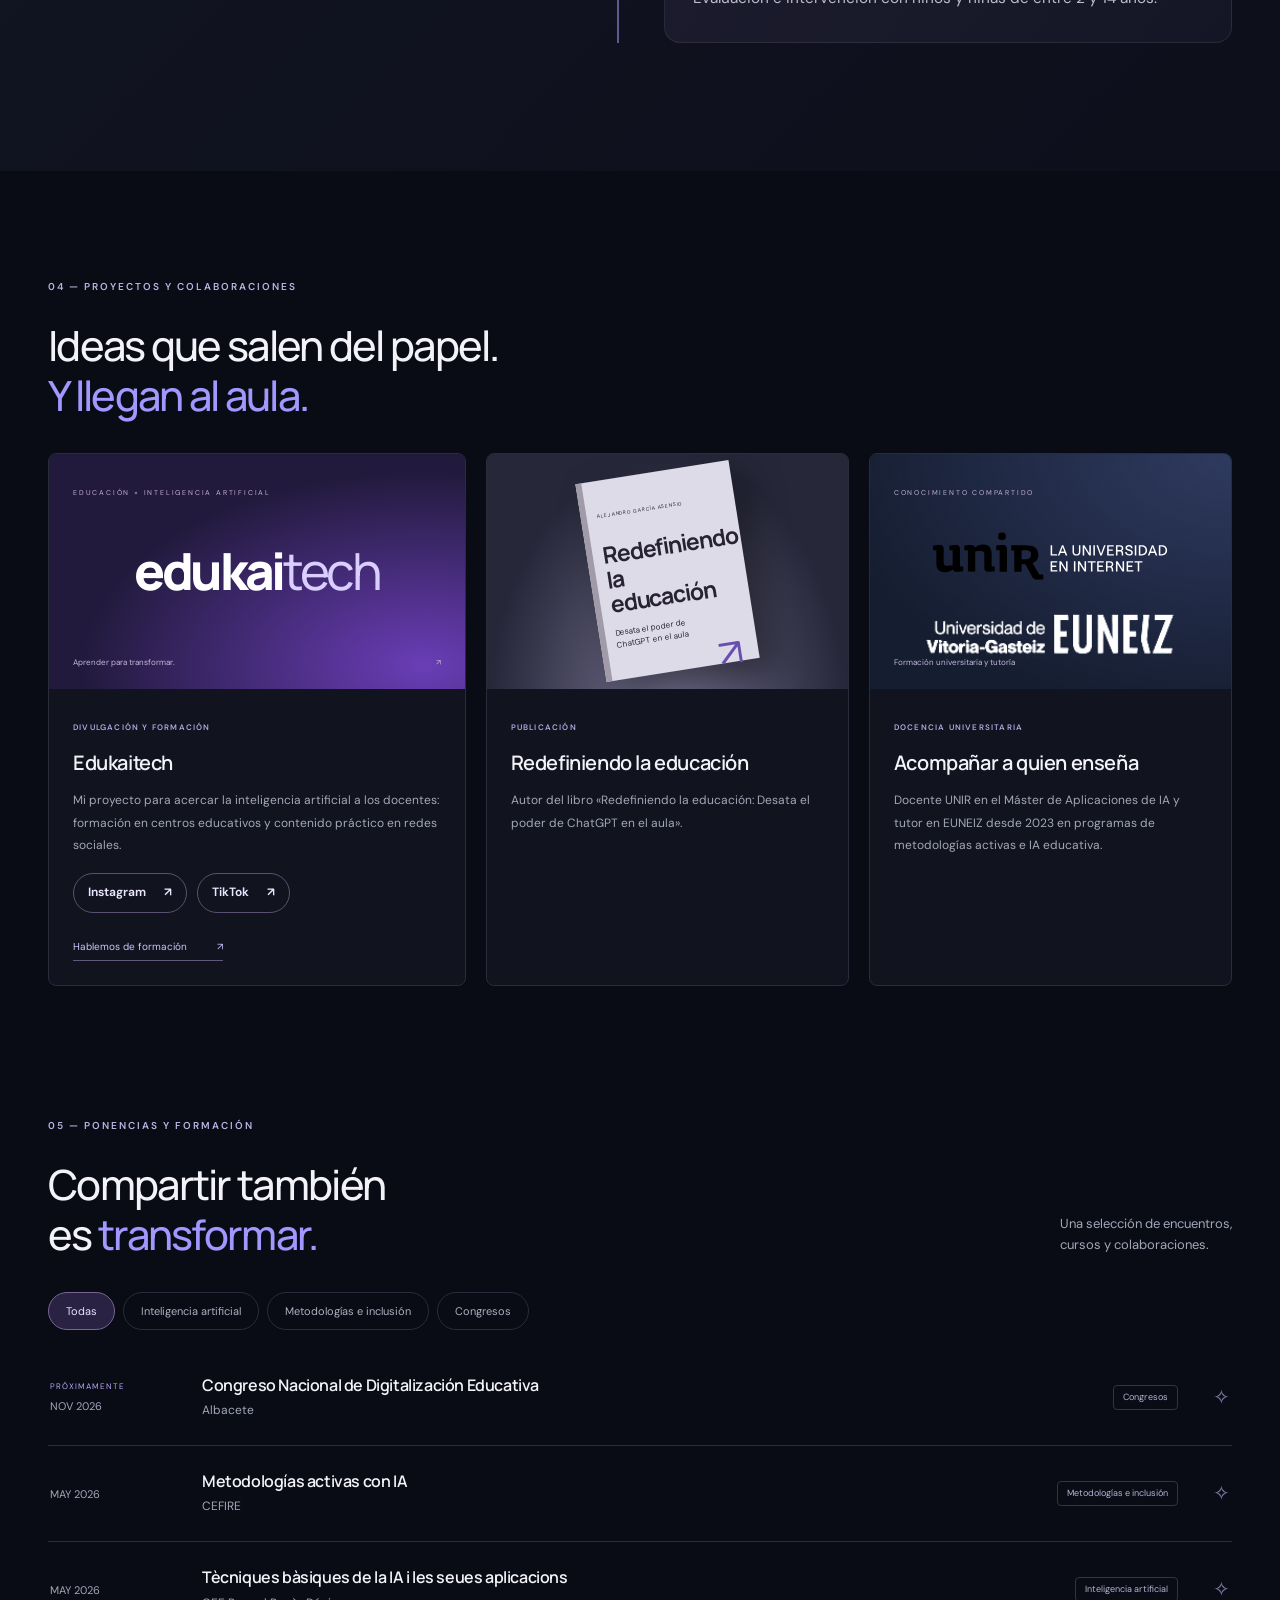
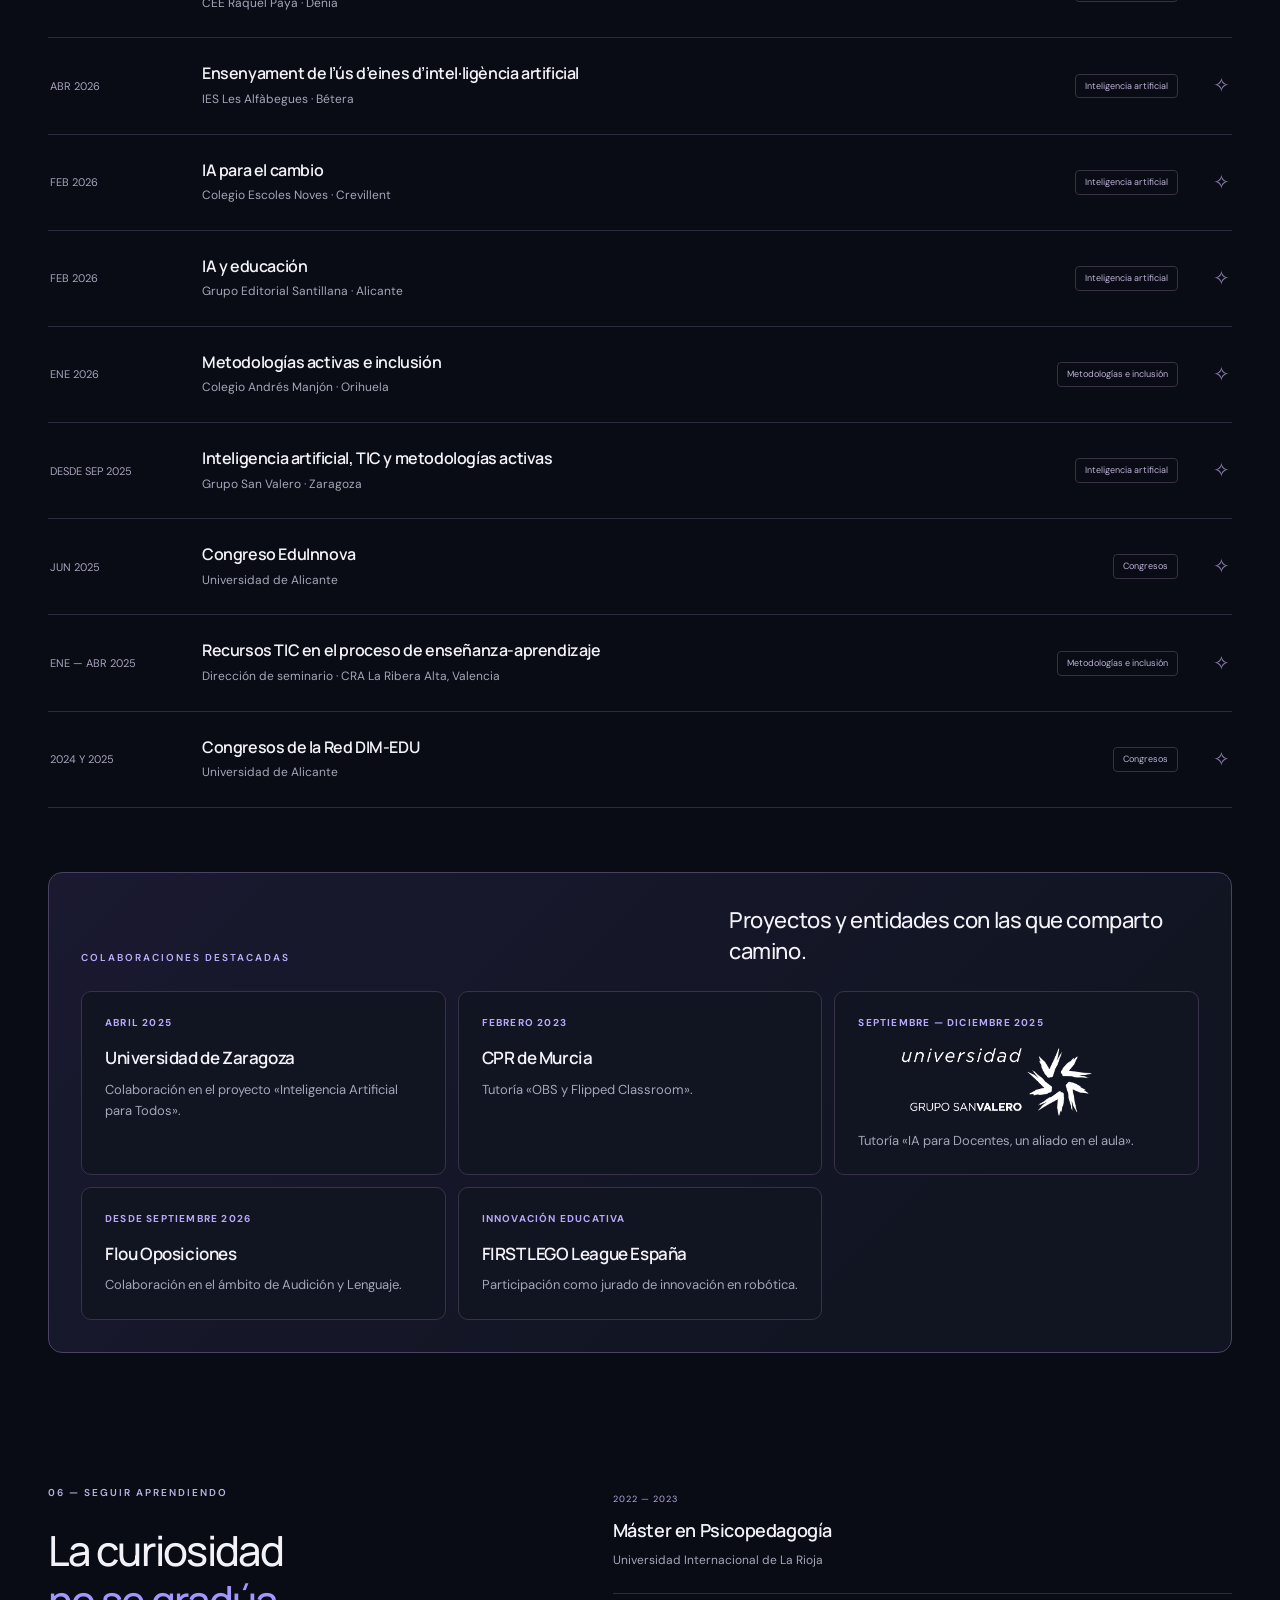
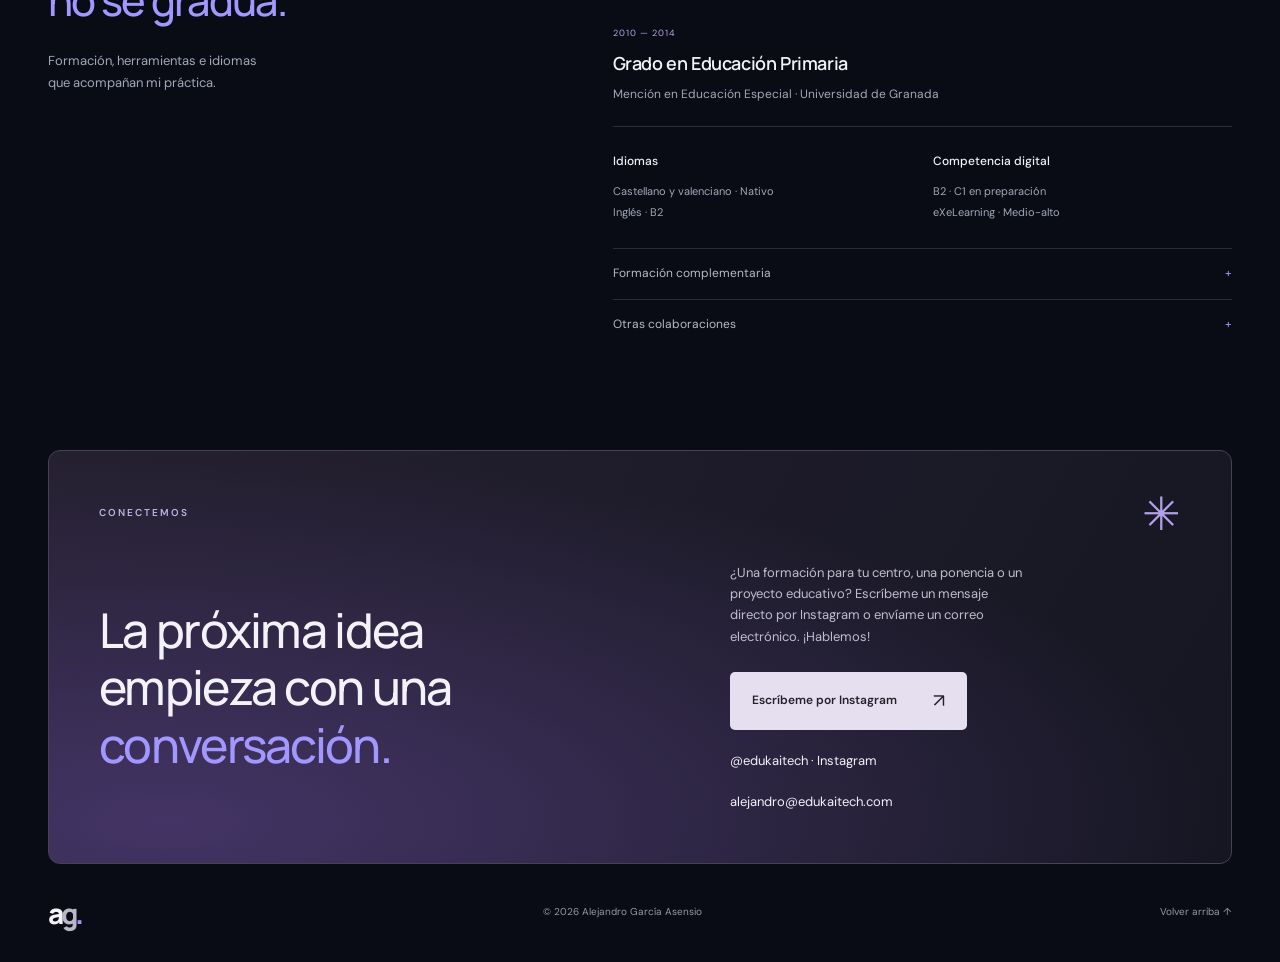
==== commit c139ab46: "Replace public phone with Instagram DM and email contact options" ====
--- a/index.html
+++ b/index.html
@@ -21,6 +21,6 @@
 <section class="section wrap" id="proyectos"><div class="section-heading"><div><p class="eyebrow">04 — PROYECTOS Y COLABORACIONES</p><h2>Ideas que salen del papel.<br><em>Y llegan al aula.</em></h2></div></div><div class="projects"><article class="project feature"><div class="project-art edukai" aria-hidden="true"><span class="art-kicker">EDUCACIÓN × INTELIGENCIA ARTIFICIAL</span><span class="edukai-wordmark" aria-label="Edukaitech">edukai<span>tech</span></span><div class="art-bottom"><span>Aprender para transformar.</span><span>↗</span></div></div><div class="project-copy"><span class="small-label">DIVULGACIÓN Y FORMACIÓN</span><h3>Edukaitech</h3><p>Mi proyecto para acercar la inteligencia artificial a los docentes: formación en centros educativos y contenido práctico en redes sociales.</p><div class="edukai-socials"><a href="https://www.instagram.com/edukaitech/" target="_blank" rel="noopener noreferrer" aria-label="Edukaitech en Instagram">Instagram <span aria-hidden="true">↗</span></a><a href="https://www.tiktok.com/@edukaitech" target="_blank" rel="noopener noreferrer" aria-label="Edukaitech en TikTok">TikTok <span aria-hidden="true">↗</span></a></div><a class="inline-link" href="mailto:alejandro@edukaitech.com?subject=Formaci%C3%B3n%20con%20Edukaitech">Hablemos de formación <span>↗</span></a></div></article><article class="project"><div class="project-art book-art" aria-hidden="true"><div class="book"><small>ALEJANDRO GARCÍA ASENSIO</small><strong>Redefiniendo<br>la educación</strong><span>Desata el poder de<br>ChatGPT en el aula</span><i>↗</i></div></div><div class="project-copy"><span class="small-label">PUBLICACIÓN</span><h3>Redefiniendo la educación</h3><p>Autor del libro «Redefiniendo la educación: Desata el poder de ChatGPT en el aula».</p></div></article><article class="project"><div class="project-art university-art" aria-hidden="true"><span class="art-kicker">CONOCIMIENTO COMPARTIDO</span><div class="university-logo-stack"><img class="brand-logo logo-unir" src="assets/unir-white.svg" alt="Logotipo original de UNIR en blanco" loading="lazy"><img class="brand-logo logo-euneiz" src="assets/euneiz-white.svg" alt="Logotipo original de EUNEIZ en blanco" loading="lazy"></div><span class="art-bottom">Formación universitaria y tutoría</span></div><div class="project-copy"><span class="small-label">DOCENCIA UNIVERSITARIA</span><h3>Acompañar a quien enseña</h3><p>Docente UNIR en el Máster de Aplicaciones de IA y tutor en EUNEIZ desde 2023 en programas de metodologías activas e IA educativa.</p></div></article></div></section>
 <section class="section wrap" id="formaciones"><div class="section-heading"><div><p class="eyebrow">05 — PONENCIAS Y FORMACIÓN</p><h2>Compartir también<br>es <em>transformar.</em></h2></div><p>Una selección de encuentros,<br>cursos y colaboraciones.</p></div><div class="filters" role="group" aria-label="Filtrar formaciones"><button aria-pressed="true" data-filter="all">Todas</button><button aria-pressed="false" data-filter="ia">Inteligencia artificial</button><button aria-pressed="false" data-filter="metodologias">Metodologías e inclusión</button><button aria-pressed="false" data-filter="congresos">Congresos</button></div><p class="sr-only" id="filter-status" aria-live="polite"></p><div id="talks" class="talks"></div><div class="highlighted-collabs" aria-label="Colaboraciones destacadas"><div class="collabs-intro"><span class="small-label">COLABORACIONES DESTACADAS</span><h3>Proyectos y entidades con las que comparto camino.</h3></div><div class="collabs-grid"><article><span class="collab-date">ABRIL 2025</span><h3>Universidad de Zaragoza</h3><p>Colaboración en el proyecto «Inteligencia Artificial para Todos».</p></article><article><span class="collab-date">FEBRERO 2023</span><h3>CPR de Murcia</h3><p>Tutoría «OBS y Flipped Classroom».</p></article><article><span class="collab-date">SEPTIEMBRE — DICIEMBRE 2025</span><img class="brand-logo logo-sanjorge" src="assets/sanjorge-white.svg" alt="Logotipo original de Universidad San Jorge en blanco" loading="lazy"><h3 class="sr-only">Universidad San Jorge</h3><p>Tutoría «IA para Docentes, un aliado en el aula».</p></article><article><span class="collab-date">DESDE SEPTIEMBRE 2026</span><h3>Flou Oposiciones</h3><p>Colaboración en el ámbito de Audición y Lenguaje.</p></article><article><span class="collab-date">INNOVACIÓN EDUCATIVA</span><h3>FIRST LEGO League España</h3><p>Participación como jurado de innovación en robótica.</p></article></div></div></section>
 <section class="education section wrap" id="formacion-academica"><div><p class="eyebrow">06 — SEGUIR APRENDIENDO</p><h2>La curiosidad<br><em>no se gradúa.</em></h2><p>Formación, herramientas e idiomas<br>que acompañan mi práctica.</p></div><div class="education-details"><article><span>2022 — 2023</span><h3>Máster en Psicopedagogía</h3><p>Universidad Internacional de La Rioja</p></article><article><span>2010 — 2014</span><h3>Grado en Educación Primaria</h3><p>Mención en Educación Especial · Universidad de Granada</p></article><div class="skills-line"><div><h4>Idiomas</h4><p>Castellano y valenciano · Nativo<br>Inglés · B2</p></div><div><h4>Competencia digital</h4><p>B2 · C1 en preparación<br>eXeLearning · Medio-alto</p></div></div><details><summary>Formación complementaria <span>+</span></summary><ul><li>Logopedia y TIC para una educación inclusiva</li><li>Dificultades de aprendizaje</li><li>Monitor de ocio y tiempo libre</li><li>Nuevas tecnologías en la educación</li><li>El blog como herramienta en Audición y Lenguaje</li><li>Preparación Google for Educators</li><li>Eliminación de barreras para la inclusión</li><li>Propuestas y recursos para las áreas instrumentales</li></ul></details><details><summary>Otras colaboraciones <span>+</span></summary><ul><li>Coordinación TIC en el CEIP Ciudad del Mar.</li><li>Formación de equipos promotores PROA+ 2024/2025.</li><li>Proyecto de innovación y gestión en el CEIP Párroco Francisco Mas.</li></ul></details></div></section>
-<section class="contact wrap" id="contacto"><div class="contact-top"><p class="eyebrow">CONECTEMOS</p><span aria-hidden="true">✳</span></div><div class="contact-grid"><h2>La próxima idea<br>empieza con una<br><em>conversación.</em></h2><div><p>¿Una formación para tu centro, una ponencia o un proyecto educativo? Hablemos.</p><a class="button light" href="mailto:alejandro@edukaitech.com">Escríbeme <span>↗</span></a><a class="contact-email" href="mailto:alejandro@edukaitech.com">alejandro@edukaitech.com</a><a class="contact-phone" href="tel:+34676980742">+34 676 980 742</a></div></div></section>
+<section class="contact wrap" id="contacto"><div class="contact-top"><p class="eyebrow">CONECTEMOS</p><span aria-hidden="true">✳</span></div><div class="contact-grid"><h2>La próxima idea<br>empieza con una<br><em>conversación.</em></h2><div><p>¿Una formación para tu centro, una ponencia o un proyecto educativo? Escríbeme un mensaje directo por Instagram o envíame un correo electrónico. ¡Hablemos!</p><a class="button light" href="https://www.instagram.com/edukaitech/" target="_blank" rel="noopener noreferrer" aria-label="Escríbeme por Instagram a @edukaitech">Escríbeme por Instagram <span>↗</span></a><a class="contact-email" href="https://www.instagram.com/edukaitech/" target="_blank" rel="noopener noreferrer" aria-label="Instagram de Edukaitech">@edukaitech · Instagram</a><a class="contact-email" href="mailto:alejandro@edukaitech.com">alejandro@edukaitech.com</a></div></div></section>
 </main><footer class="wrap"><a class="brand" href="#inicio" aria-label="Volver al inicio">a<span>g</span><i>.</i></a><p>© <span id="year">2026</span> Alejandro García Asensio</p><a href="#inicio">Volver arriba ↑</a></footer>
 </body></html>
--- a/styles.css
+++ b/styles.css
@@ -40,3 +40,6 @@
 @media(max-width:850px){.journey-grid{grid-template-columns:1fr;gap:45px}.journey-title h2{font-size:clamp(48px,9vw,70px)}.journey-deco{display:none}.journey{padding:80px 0}.timeline{padding-left:32px}.timeline article:before{left:-40px}}
 @media(max-width:500px){.journey{padding:65px 0}.journey-title h2{font-size:clamp(42px,11vw,58px)}.timeline article{padding:22px 19px 25px}.timeline h3{font-size:23px}.timeline-date{font-size:10px}.edukai-wordmark{font-size:clamp(37px,10vw,52px)}}
 @media(prefers-reduced-motion:reduce){.timeline article,.edukai-socials a{transition:none}.timeline article:hover,.edukai-socials a:hover{transform:none}}
+
+/* Navegación adaptada a la nueva sección de materiales */
+.header nav{gap:clamp(12px,2vw,29px)}.header nav a{white-space:nowrap}.header nav a[href="material-formaciones.html"]{color:#e2d9ff;font-weight:650}.header nav a[href="material-formaciones.html"]:hover{color:#fff}@media(min-width:801px) and (max-width:1150px){.header{width:min(1320px,calc(100% - 44px))}.header nav{gap:12px;font-size:11px}.nav-contact{padding:9px 12px;gap:10px}}
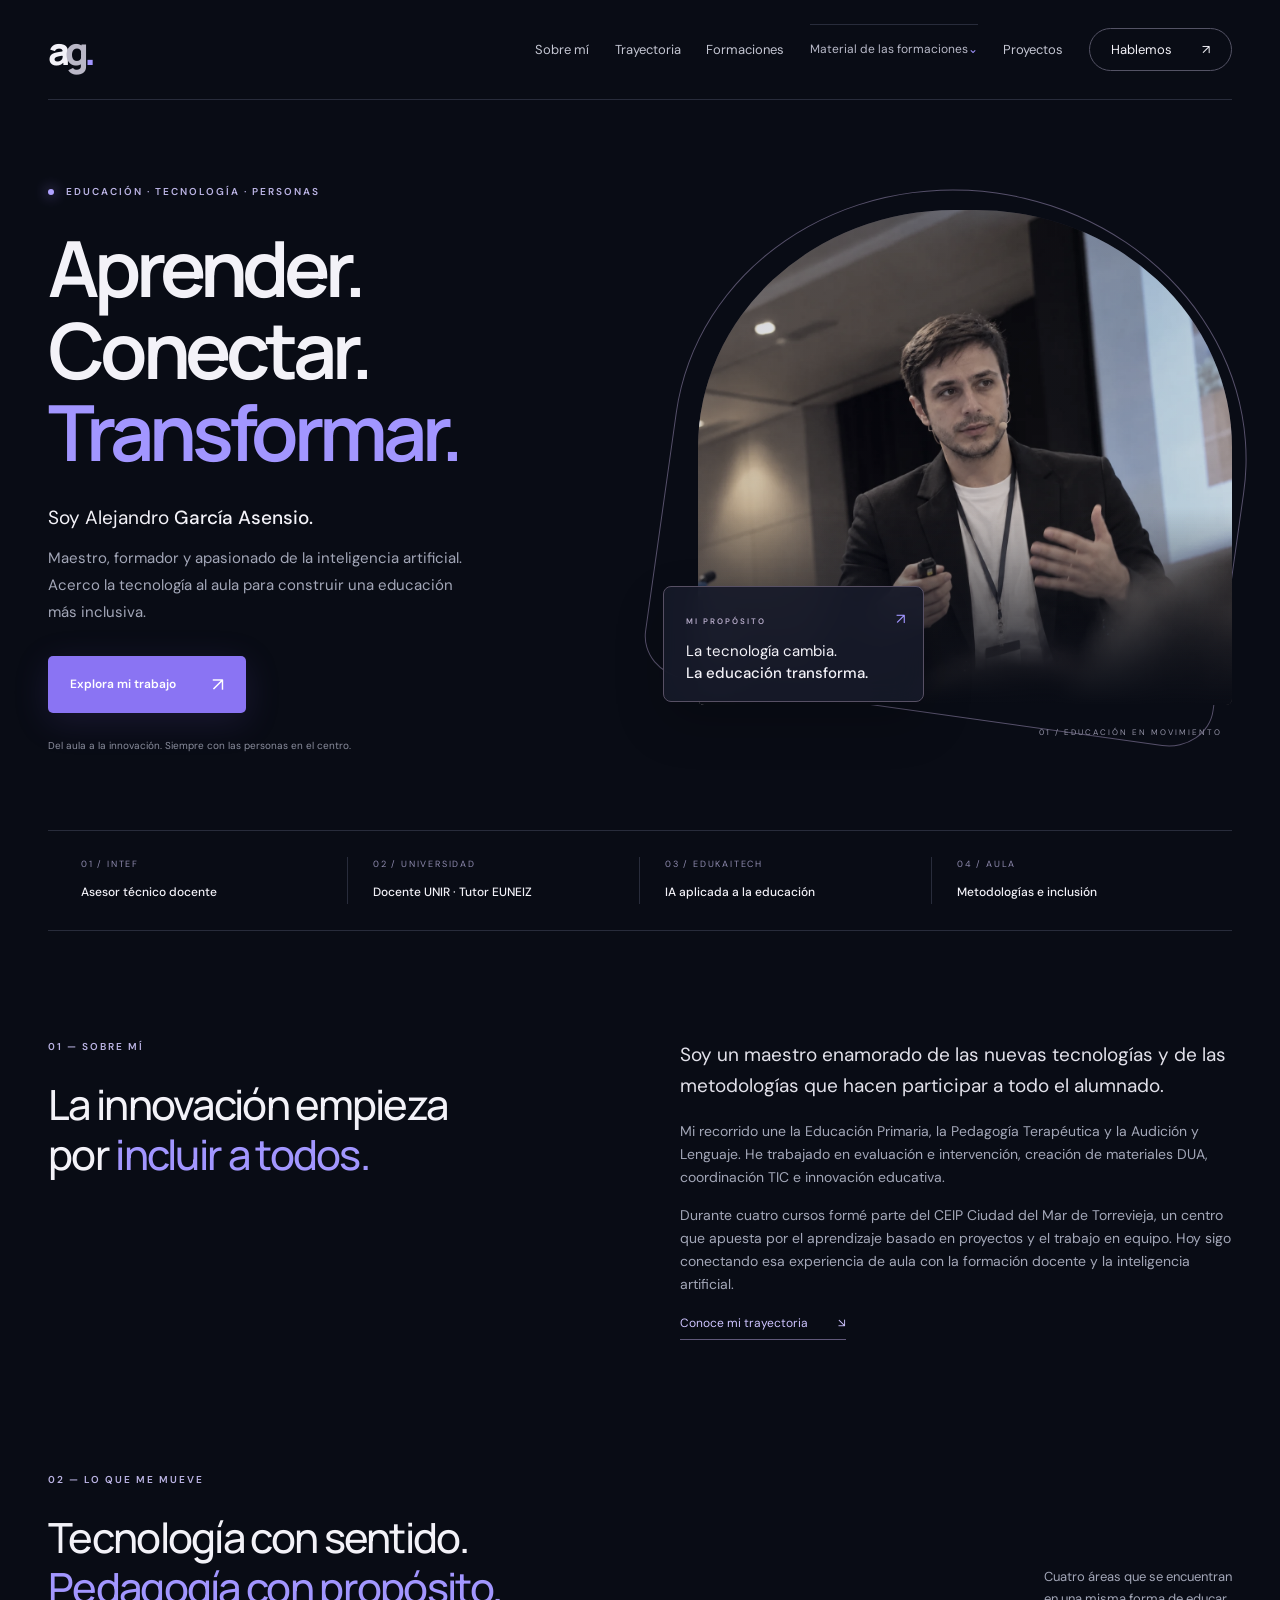
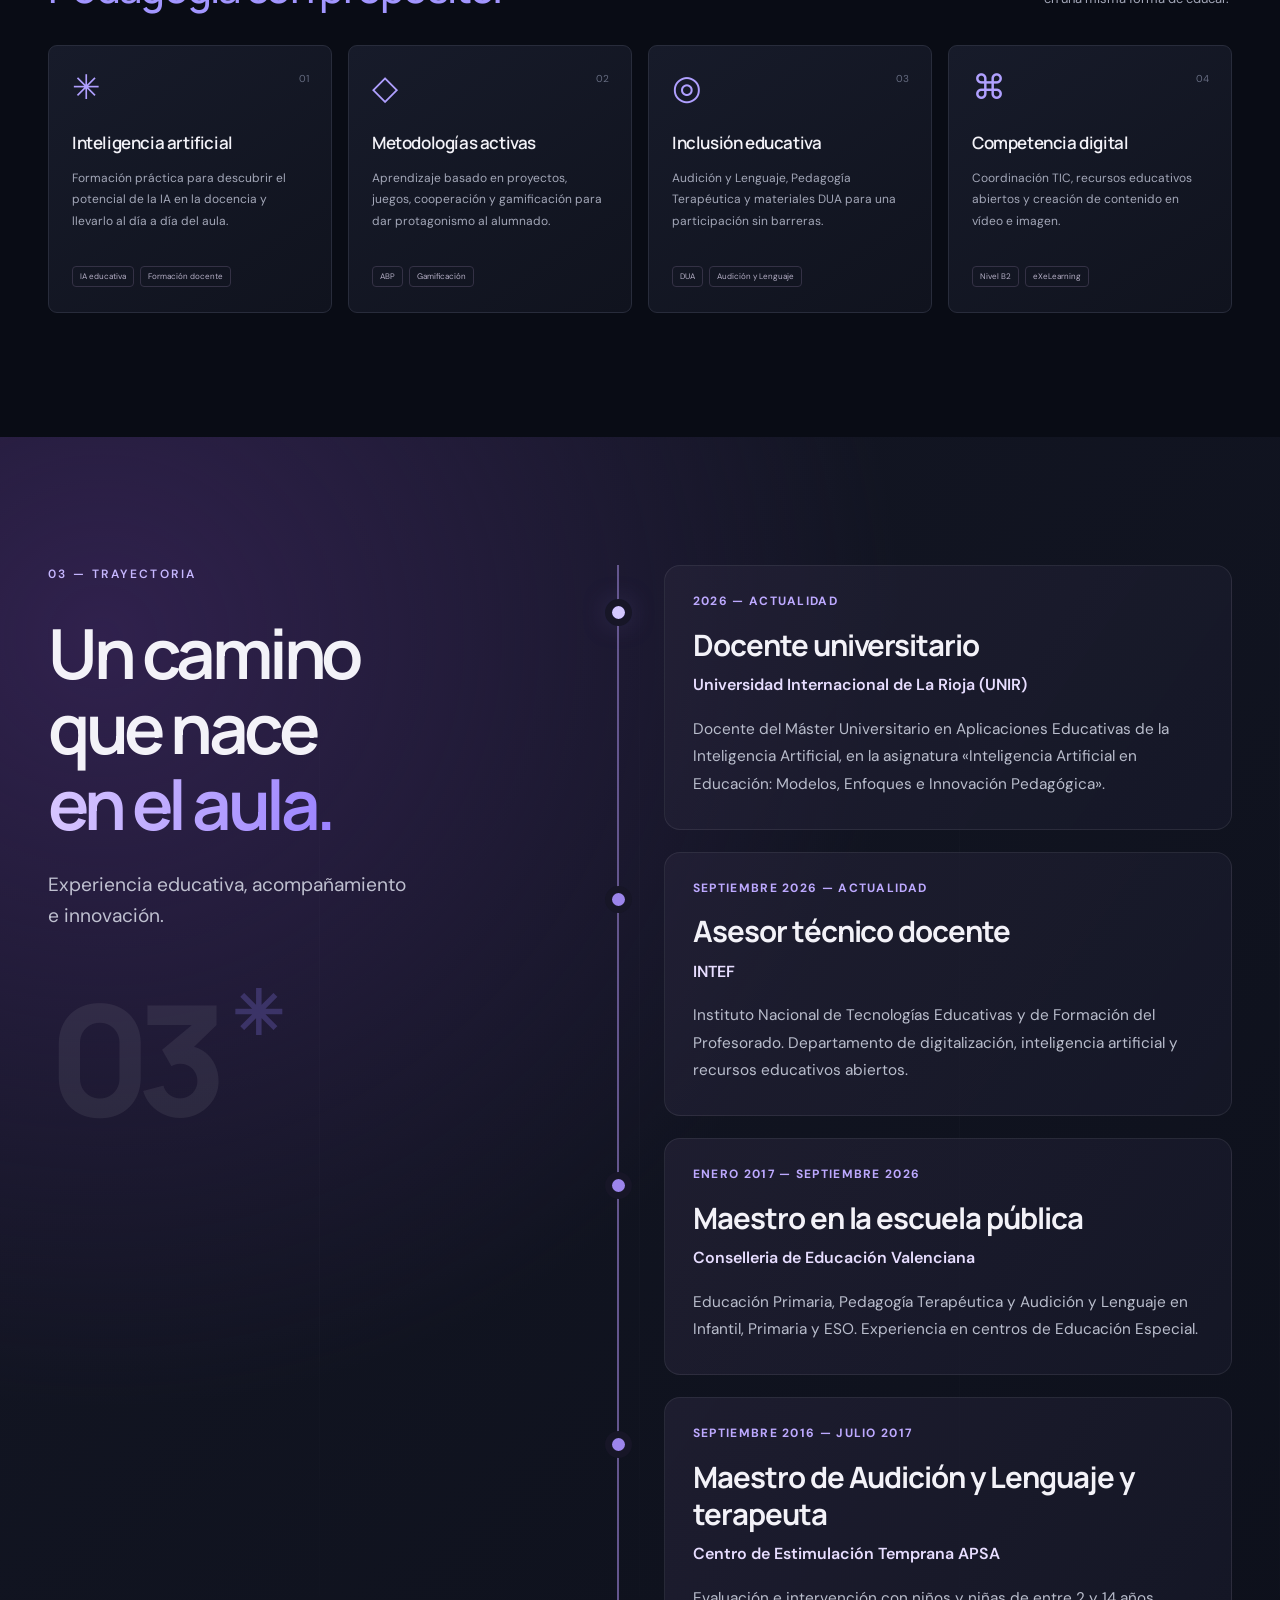
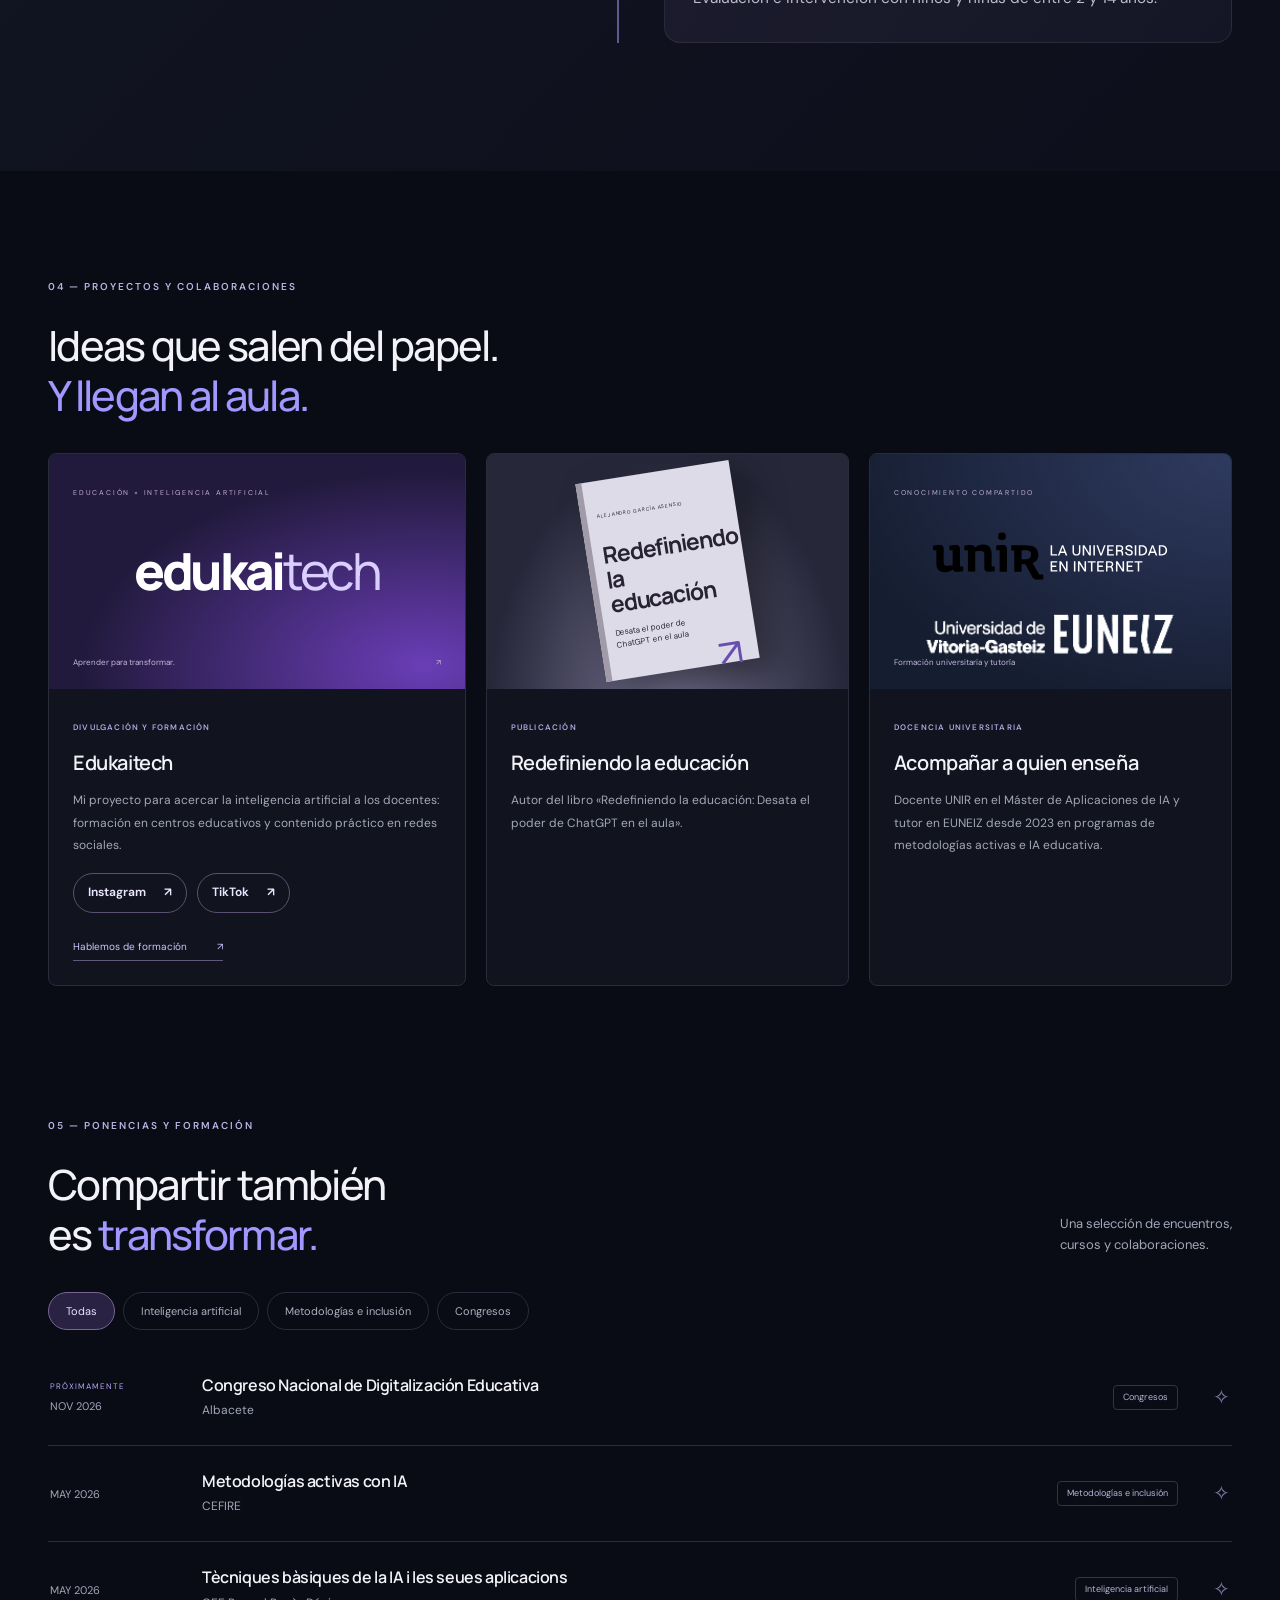
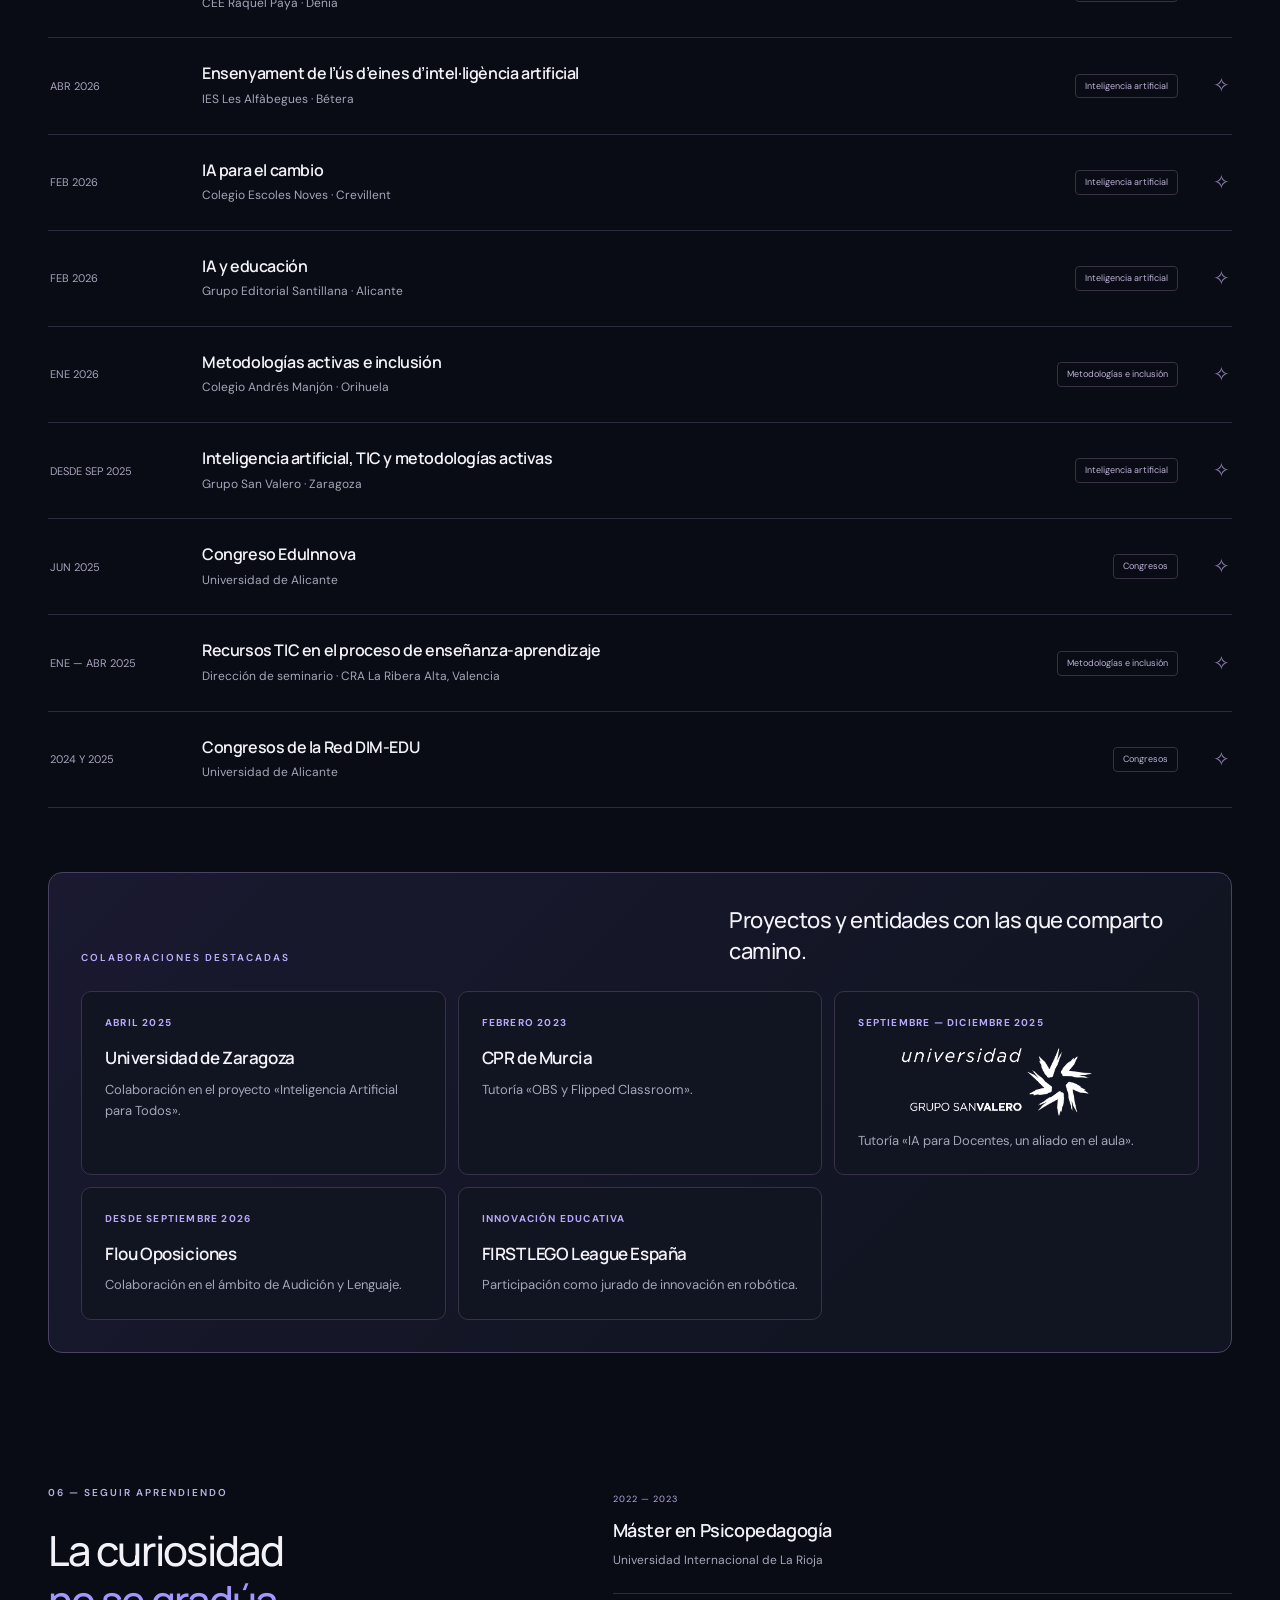
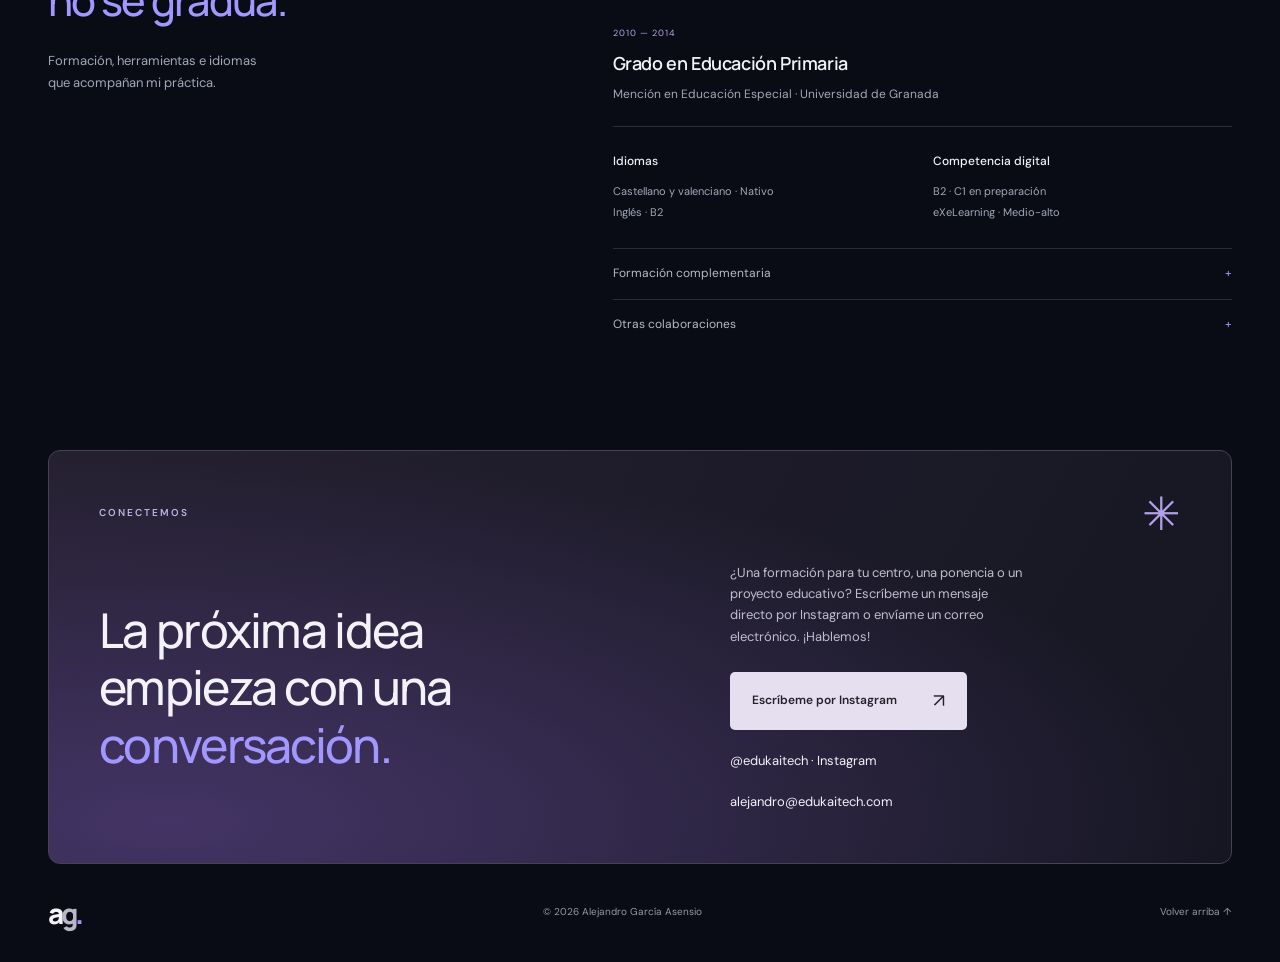
==== commit 3f305e77: "Add training materials dropdown with Vibe Coding and prompt library" ====
--- a/index.html
+++ b/index.html
@@ -8,7 +8,7 @@
 </head>
 <body>
 <a class="skip" href="#contenido">Saltar al contenido</a>
-<header class="header"><a class="brand" href="#inicio" aria-label="Alejandro García Asensio, inicio">a<span>g</span><i>.</i></a><button class="menu" aria-expanded="false" aria-controls="navigation">Menú <span>☰</span></button><nav id="navigation" aria-label="Navegación principal"><a href="#sobre-mi">Sobre mí</a><a href="#experiencia">Trayectoria</a><a href="#formaciones">Formaciones</a><a href="material-formaciones.html">Material de las formaciones</a><a href="#proyectos">Proyectos</a><a class="nav-contact" href="#contacto">Hablemos <span>↗</span></a></nav></header>
+<header class="header"><a class="brand" href="#inicio" aria-label="Alejandro García Asensio, inicio">a<span>g</span><i>.</i></a><button class="menu" aria-expanded="false" aria-controls="navigation">Menú <span>☰</span></button><nav id="navigation" aria-label="Navegación principal"><a href="#sobre-mi">Sobre mí</a><a href="#experiencia">Trayectoria</a><a href="#formaciones">Formaciones</a><details class="training-dropdown"><summary>Material de las formaciones <span aria-hidden="true">⌄</span></summary><div class="training-dropdown-panel"><a href="material-formaciones.html">Vibe coding prompts</a><a href="biblioteca-prompts.html">Biblioteca personal de prompts</a></div></details><a href="#proyectos">Proyectos</a><a class="nav-contact" href="#contacto">Hablemos <span>↗</span></a></nav></header>
 <main id="contenido">
 <section class="hero wrap" id="inicio">
 <div class="hero-copy"><p class="eyebrow"><span class="dot"></span> EDUCACIÓN · TECNOLOGÍA · PERSONAS</p><h1>Aprender.<br>Conectar.<br><em>Transformar.</em></h1><p class="intro-name">Soy Alejandro <strong>García Asensio.</strong></p><p class="hero-description">Maestro, formador y apasionado de la inteligencia artificial. Acerco la tecnología al aula para construir una educación más inclusiva.</p><div class="actions"><a class="button primary" href="#formaciones">Explora mi trabajo <span>↗</span></a></div><p class="hero-note">Del aula a la innovación. Siempre con las personas en el centro.</p></div>
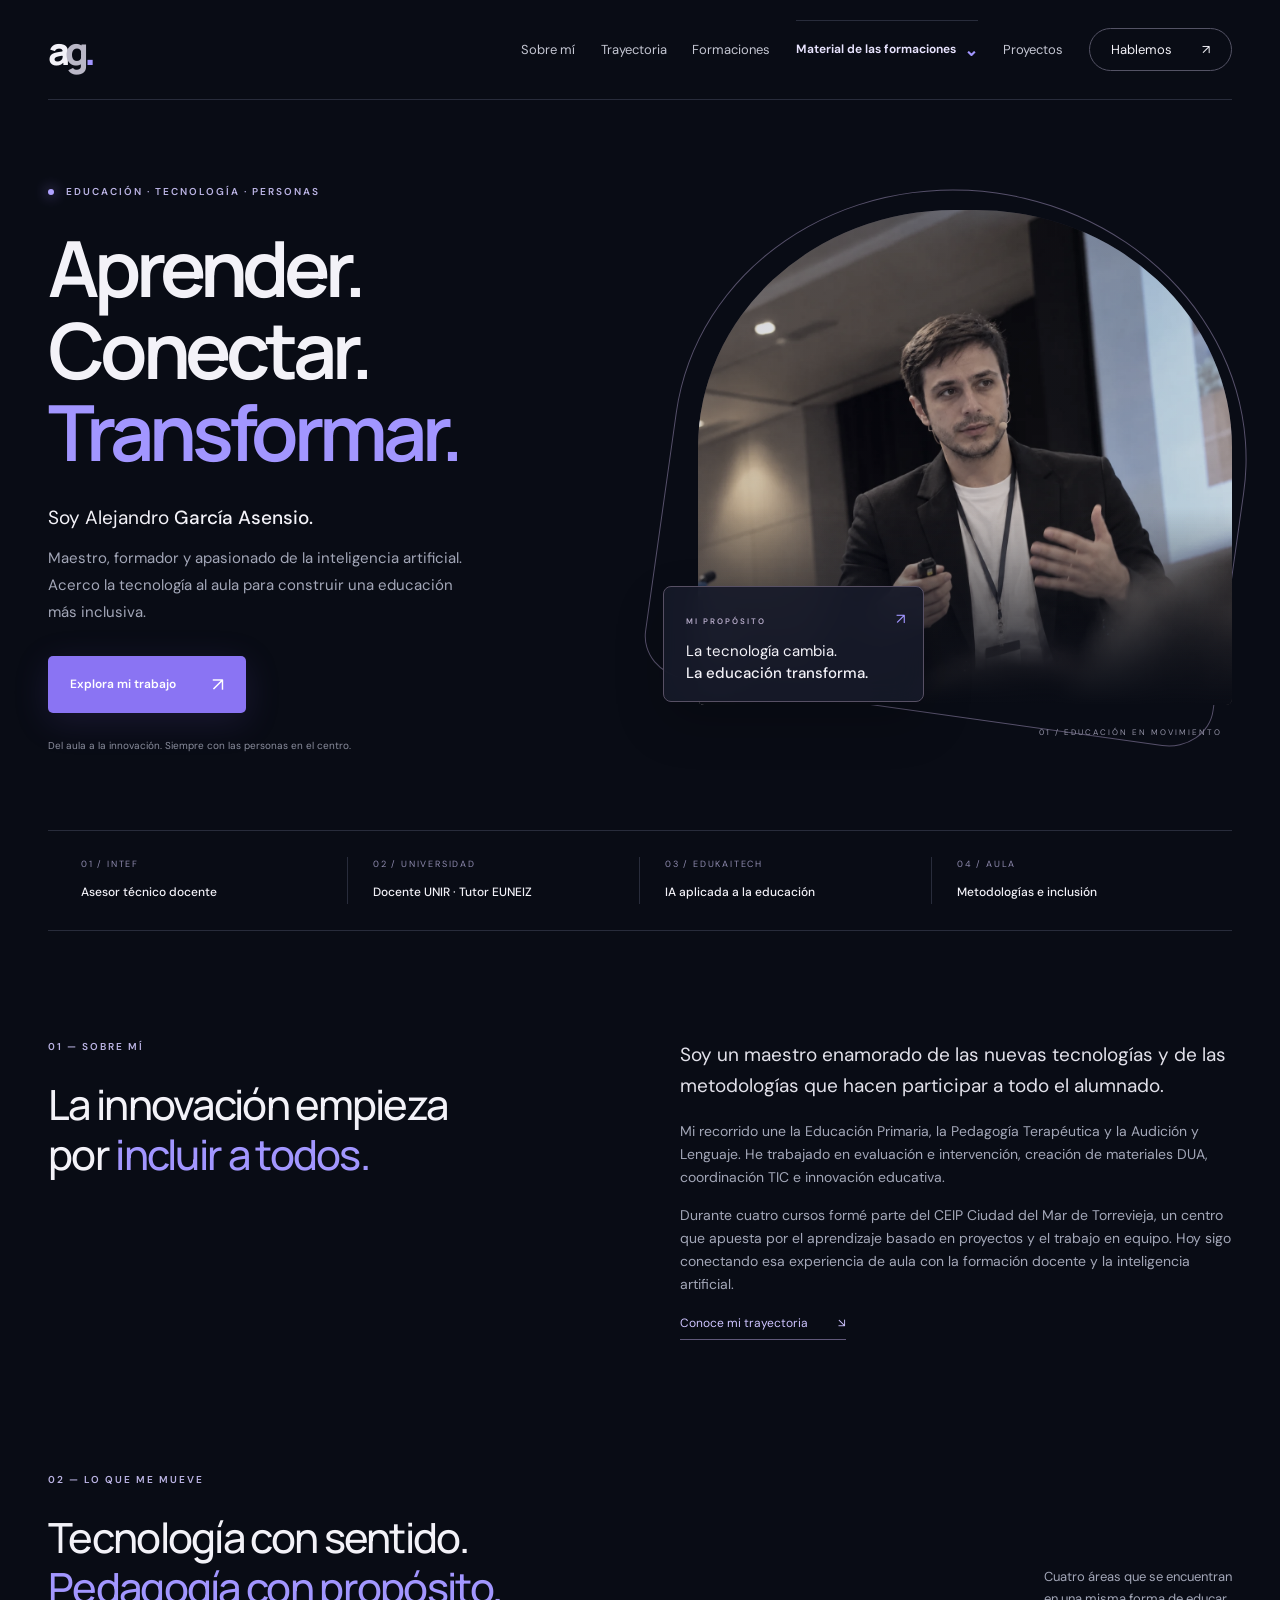
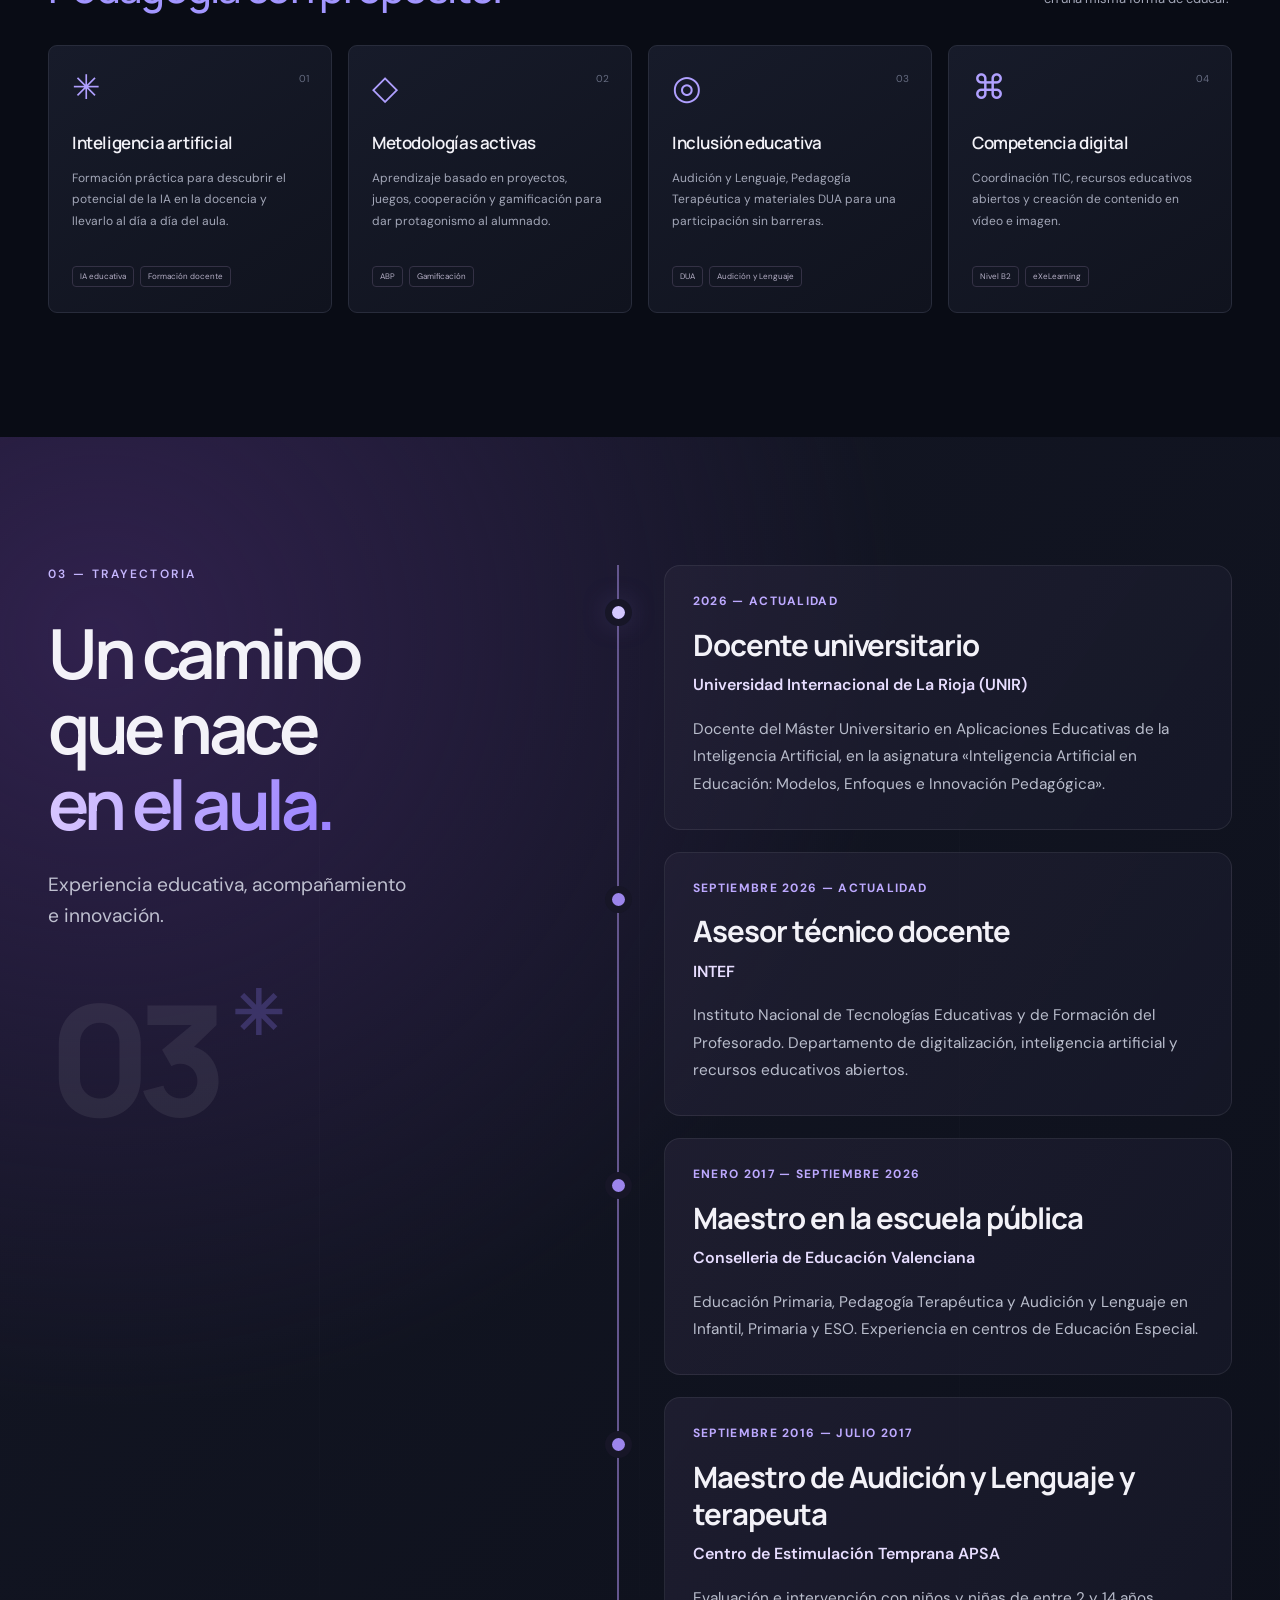
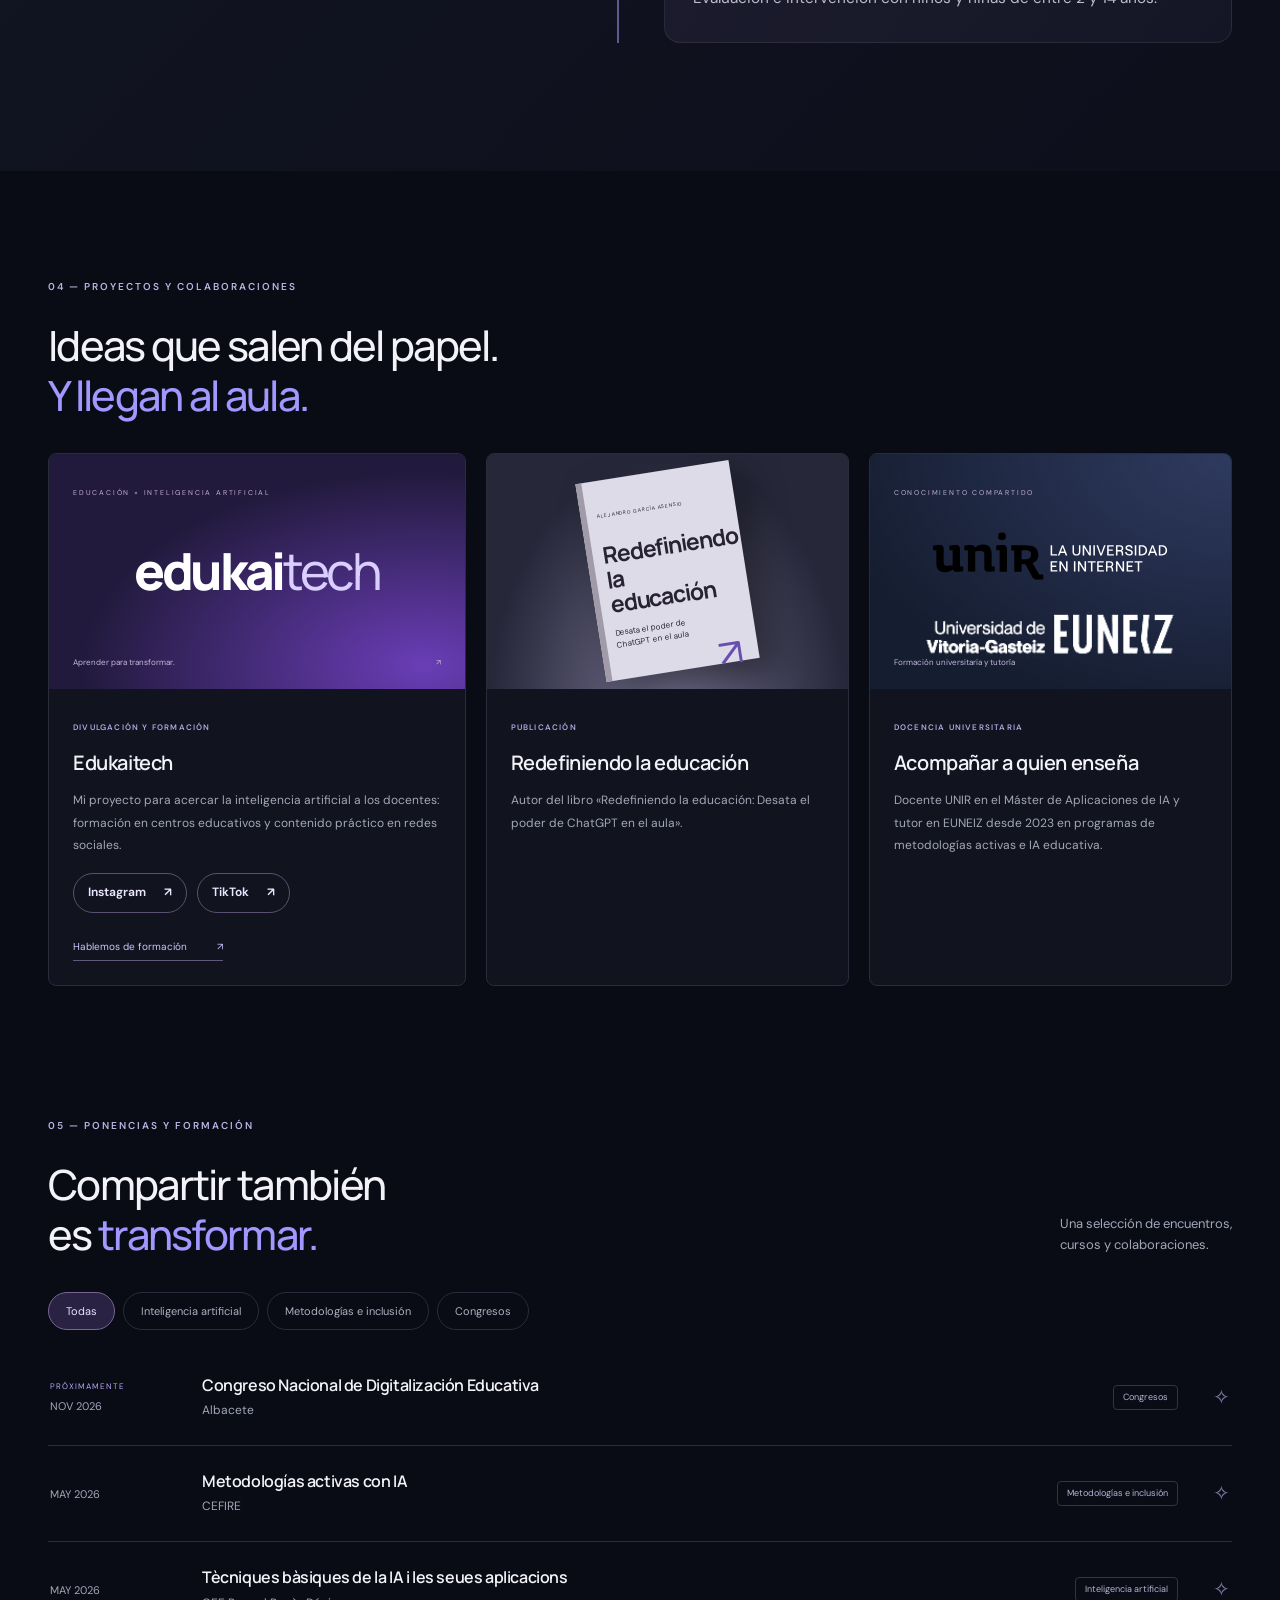
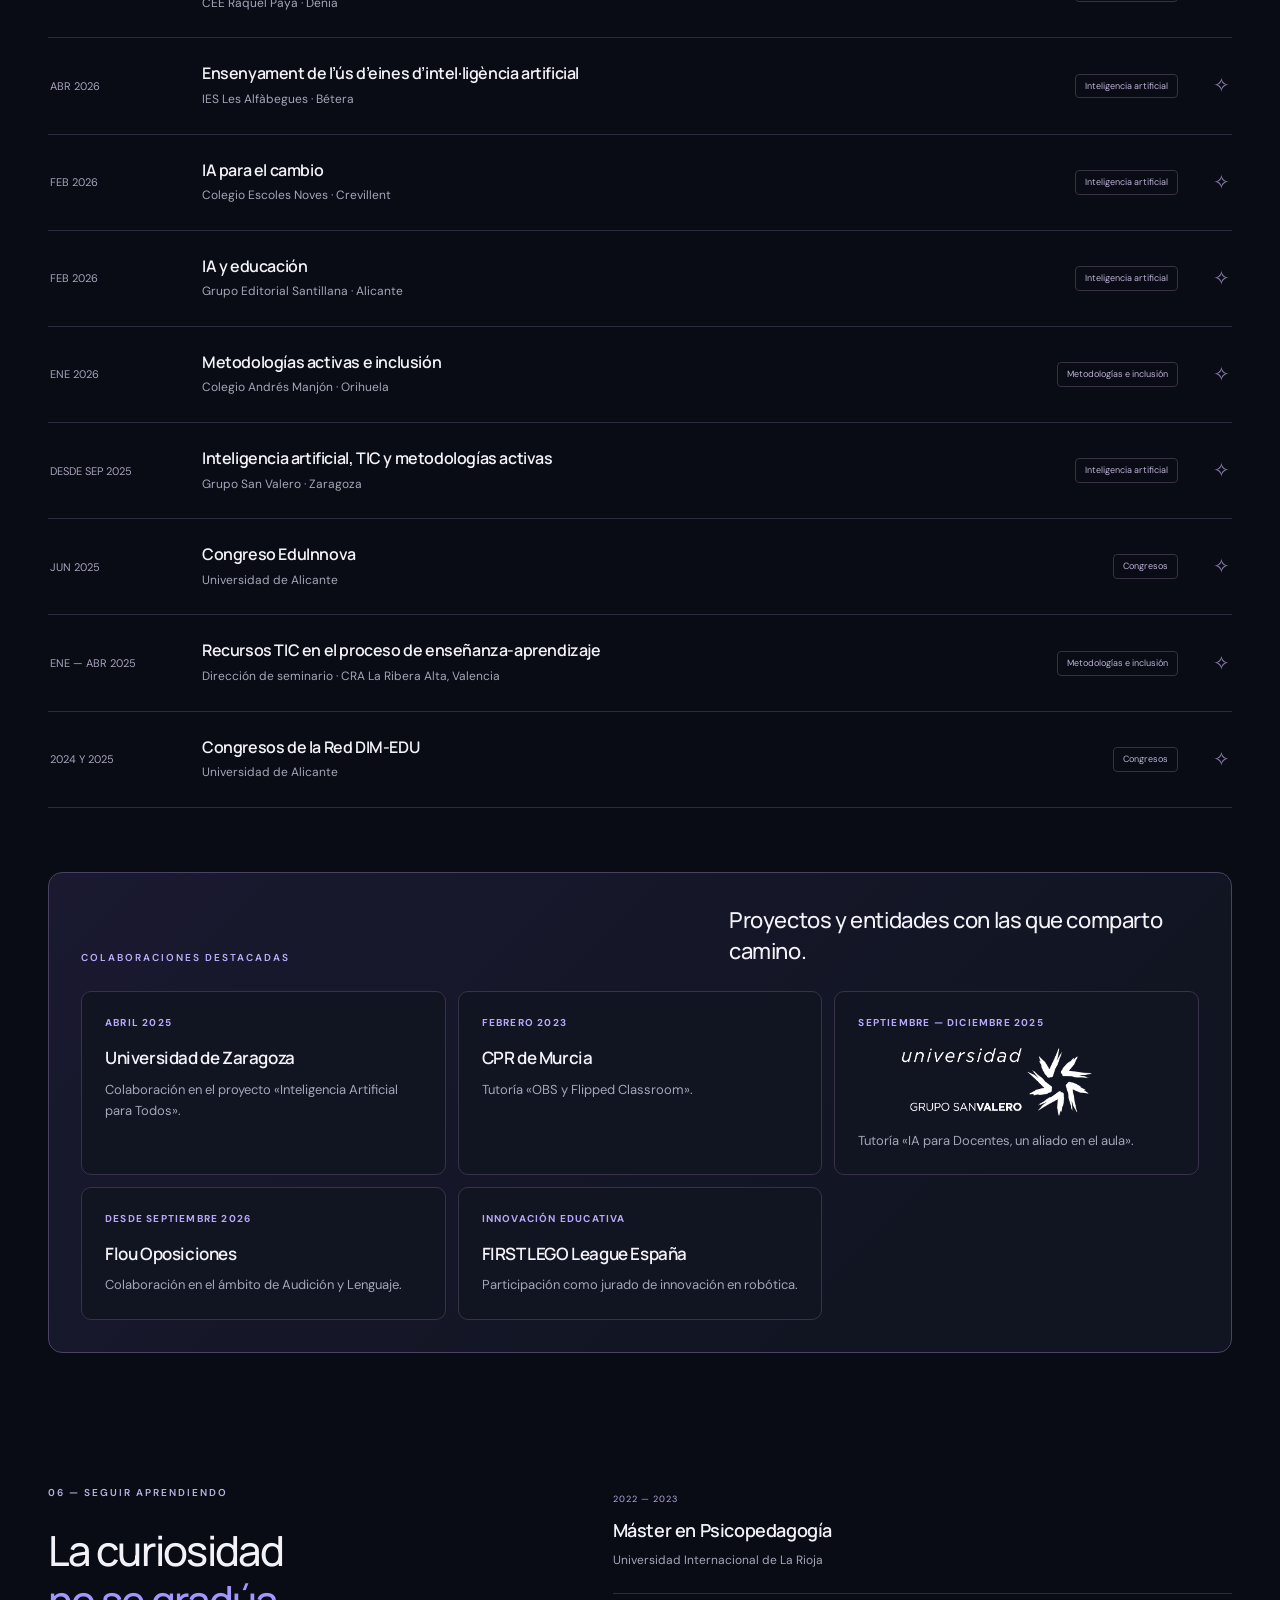
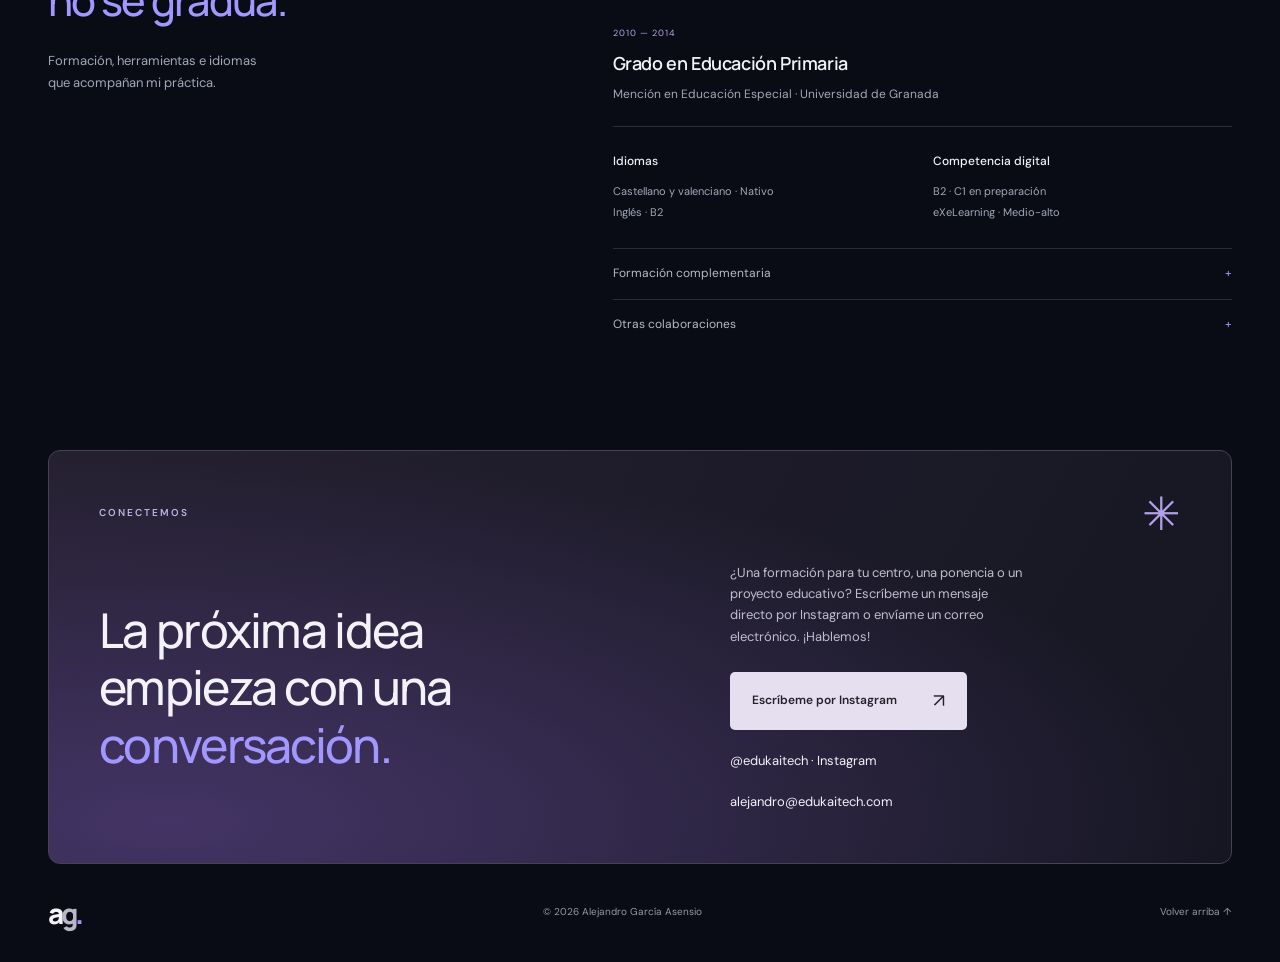
==== commit f120edde: "Add Herramientas e ideas to training resources dropdown" ====
--- a/index.html
+++ b/index.html
@@ -8,7 +8,7 @@
 </head>
 <body>
 <a class="skip" href="#contenido">Saltar al contenido</a>
-<header class="header"><a class="brand" href="#inicio" aria-label="Alejandro García Asensio, inicio">a<span>g</span><i>.</i></a><button class="menu" aria-expanded="false" aria-controls="navigation">Menú <span>☰</span></button><nav id="navigation" aria-label="Navegación principal"><a href="#sobre-mi">Sobre mí</a><a href="#experiencia">Trayectoria</a><a href="#formaciones">Formaciones</a><details class="training-dropdown"><summary>Material de las formaciones <span aria-hidden="true">⌄</span></summary><div class="training-dropdown-panel"><a href="material-formaciones.html">Vibe coding prompts</a><a href="biblioteca-prompts.html">Biblioteca personal de prompts</a></div></details><a href="#proyectos">Proyectos</a><a class="nav-contact" href="#contacto">Hablemos <span>↗</span></a></nav></header>
+<header class="header"><a class="brand" href="#inicio" aria-label="Alejandro García Asensio, inicio">a<span>g</span><i>.</i></a><button class="menu" aria-expanded="false" aria-controls="navigation">Menú <span>☰</span></button><nav id="navigation" aria-label="Navegación principal"><a href="#sobre-mi">Sobre mí</a><a href="#experiencia">Trayectoria</a><a href="#formaciones">Formaciones</a><details class="training-dropdown"><summary>Material de las formaciones <span aria-hidden="true">⌄</span></summary><div class="training-dropdown-panel"><a href="material-formaciones.html">Vibe coding prompts</a><a href="herramientas-ideas.html">Herramientas e ideas</a><a href="biblioteca-prompts.html">Biblioteca personal de prompts</a></div></details><a href="#proyectos">Proyectos</a><a class="nav-contact" href="#contacto">Hablemos <span>↗</span></a></nav></header>
 <main id="contenido">
 <section class="hero wrap" id="inicio">
 <div class="hero-copy"><p class="eyebrow"><span class="dot"></span> EDUCACIÓN · TECNOLOGÍA · PERSONAS</p><h1>Aprender.<br>Conectar.<br><em>Transformar.</em></h1><p class="intro-name">Soy Alejandro <strong>García Asensio.</strong></p><p class="hero-description">Maestro, formador y apasionado de la inteligencia artificial. Acerco la tecnología al aula para construir una educación más inclusiva.</p><div class="actions"><a class="button primary" href="#formaciones">Explora mi trabajo <span>↗</span></a></div><p class="hero-note">Del aula a la innovación. Siempre con las personas en el centro.</p></div>
--- a/styles.css
+++ b/styles.css
@@ -43,3 +43,14 @@
 
 /* Navegación adaptada a la nueva sección de materiales */
 .header nav{gap:clamp(12px,2vw,29px)}.header nav a{white-space:nowrap}.header nav a[href="material-formaciones.html"]{color:#e2d9ff;font-weight:650}.header nav a[href="material-formaciones.html"]:hover{color:#fff}@media(min-width:801px) and (max-width:1150px){.header{width:min(1320px,calc(100% - 44px))}.header nav{gap:12px;font-size:11px}.nav-contact{padding:9px 12px;gap:10px}}
+
+/* Menú desplegable Material de las formaciones */
+.header nav .training-dropdown{position:relative;z-index:50;flex-shrink:0}
+.header nav .training-dropdown summary{list-style:none;display:flex;align-items:center;gap:8px;white-space:nowrap;color:#e9e4ff;cursor:pointer;font-size:inherit;font-weight:650}
+.header nav .training-dropdown summary::-webkit-details-marker{display:none}
+.header nav .training-dropdown summary span{font-size:17px;transition:transform .2s ease}
+.header nav .training-dropdown[open] summary span{transform:rotate(180deg)}
+.header nav .training-dropdown-panel{position:absolute;top:calc(100% + 18px);left:0;min-width:270px;display:flex;flex-direction:column;gap:4px;padding:9px;background:#191b2a;border:1px solid #5b517c;border-radius:12px;box-shadow:0 20px 55px #0008;z-index:60}
+.header nav .training-dropdown-panel a{display:block;padding:12px 14px;border-radius:8px;font-size:13px;font-weight:550;color:#ede7ff;white-space:normal}
+.header nav .training-dropdown-panel a:hover,.header nav .training-dropdown-panel a[aria-current="page"]{background:#45355f;color:#fff}
+@media(max-width:800px){.header nav .training-dropdown{width:100%}.header nav .training-dropdown summary{padding:9px 0}.header nav .training-dropdown-panel{position:static;box-shadow:none;margin-top:8px;min-width:0;width:100%}}
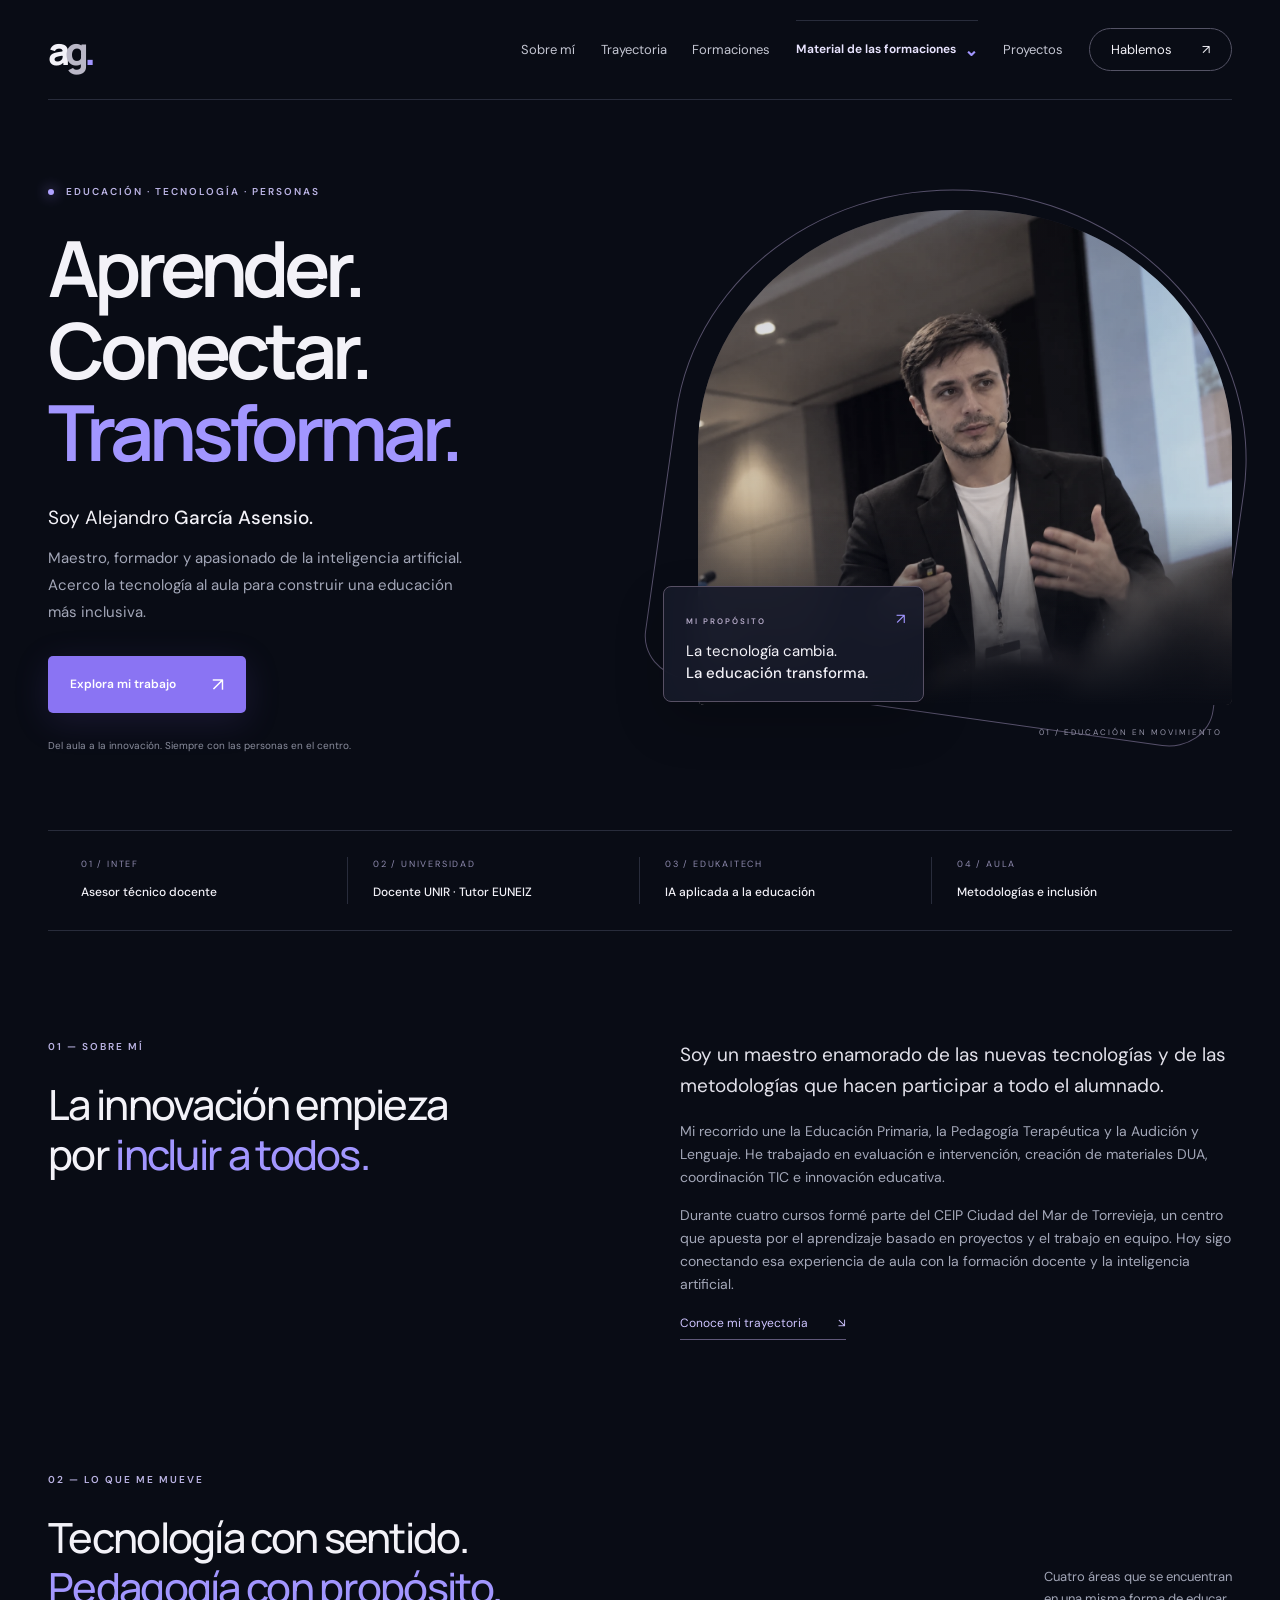
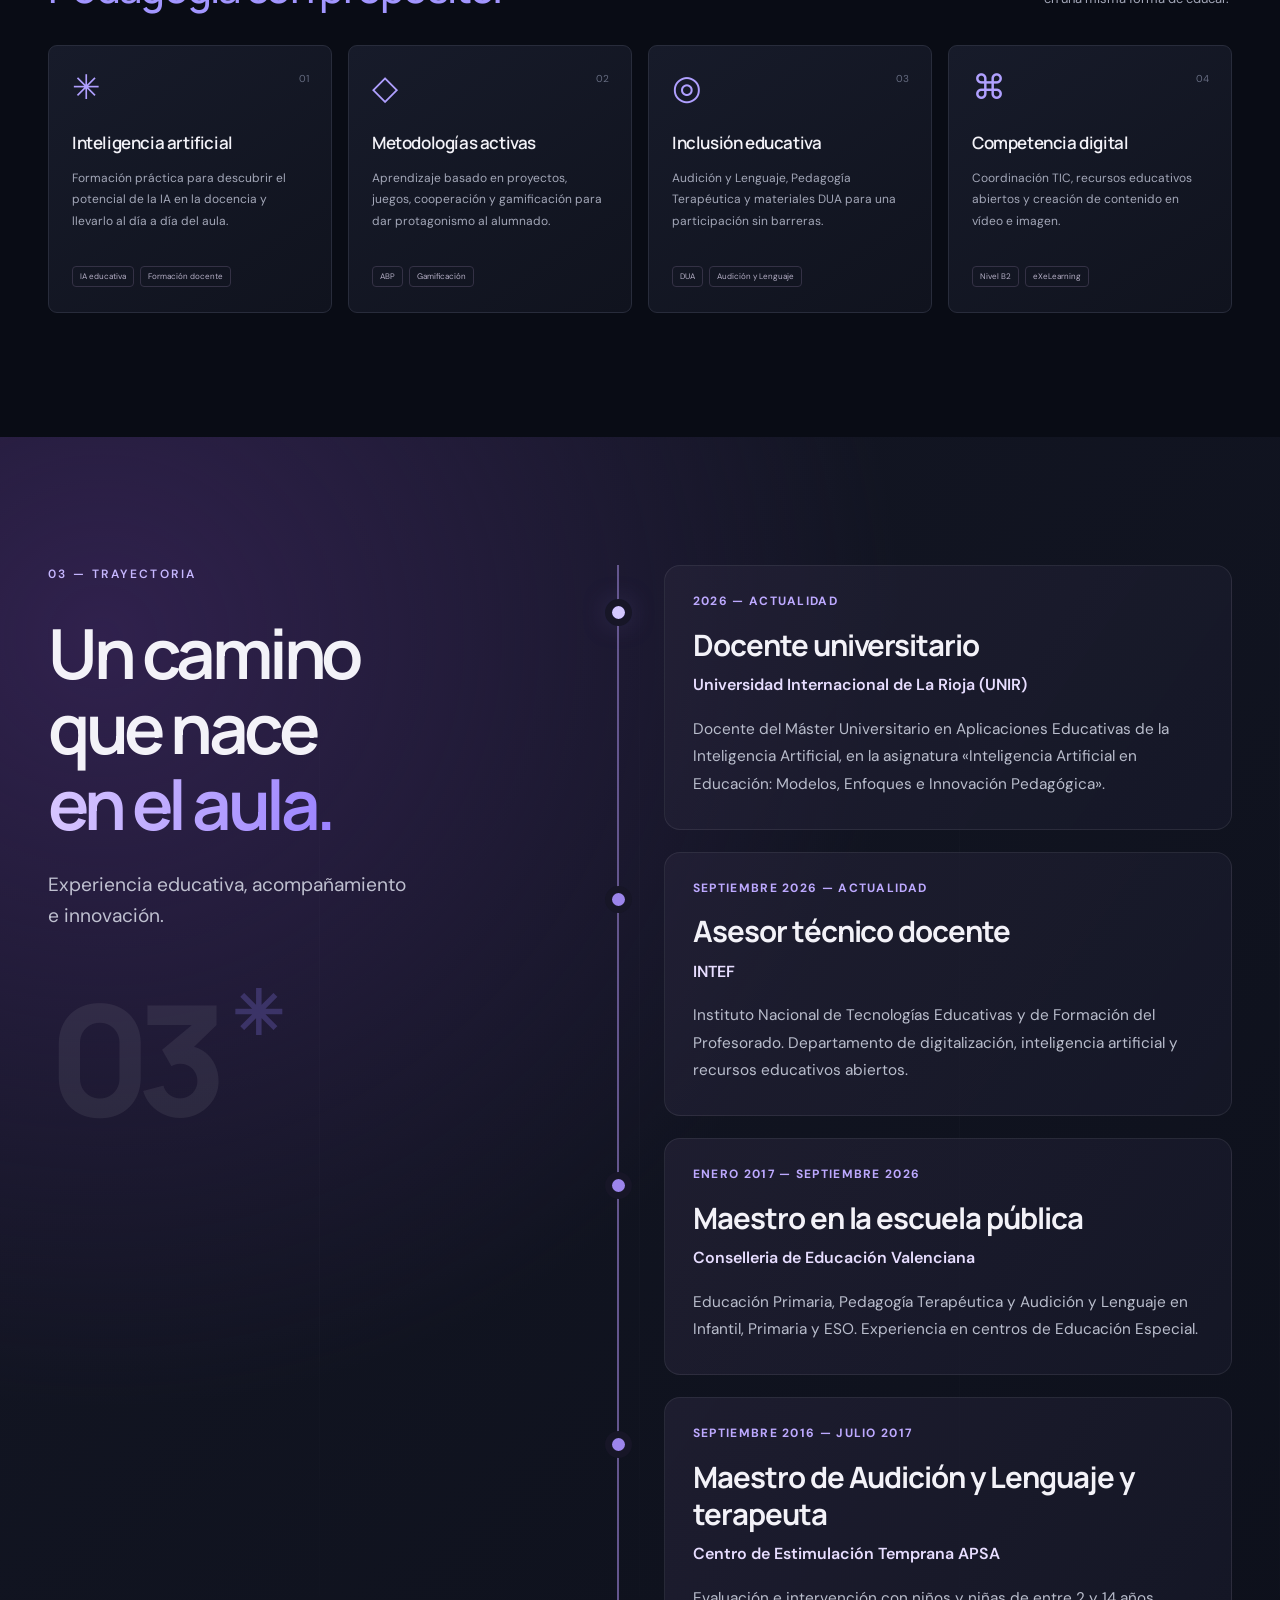
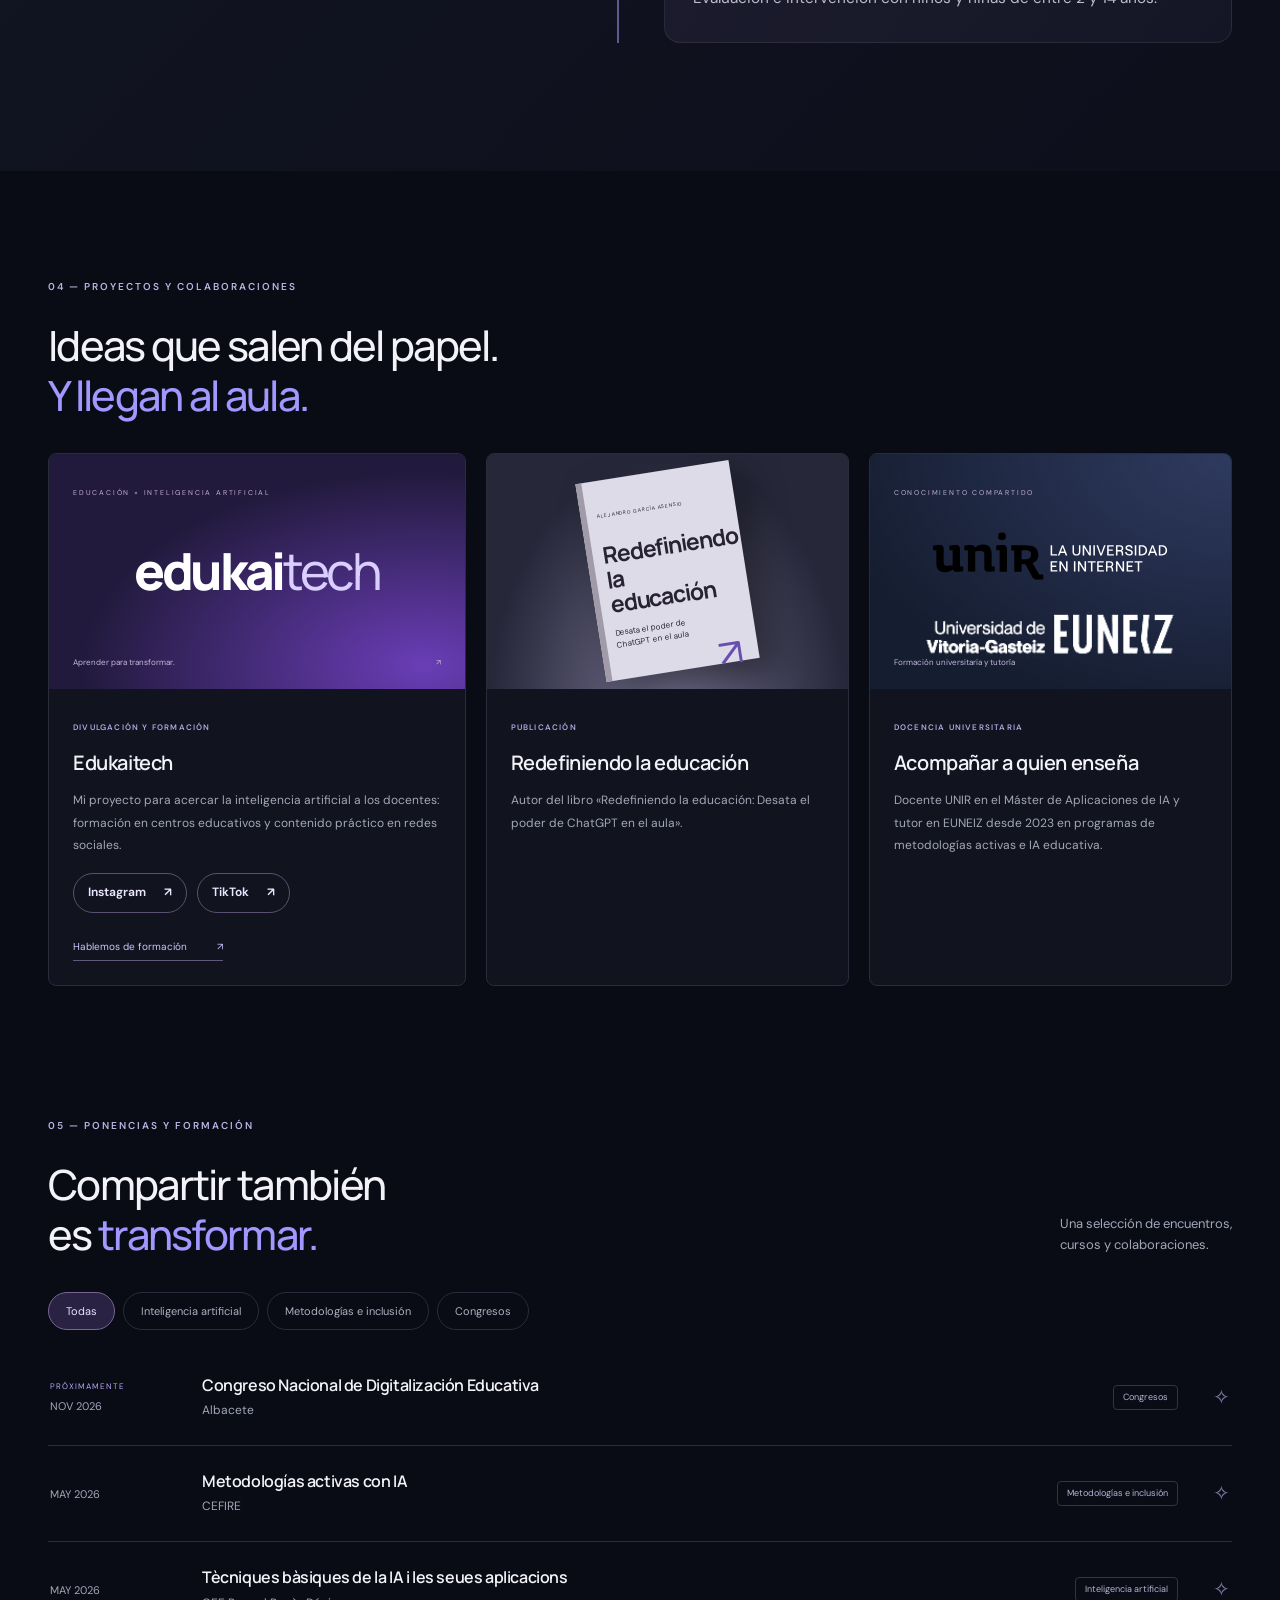
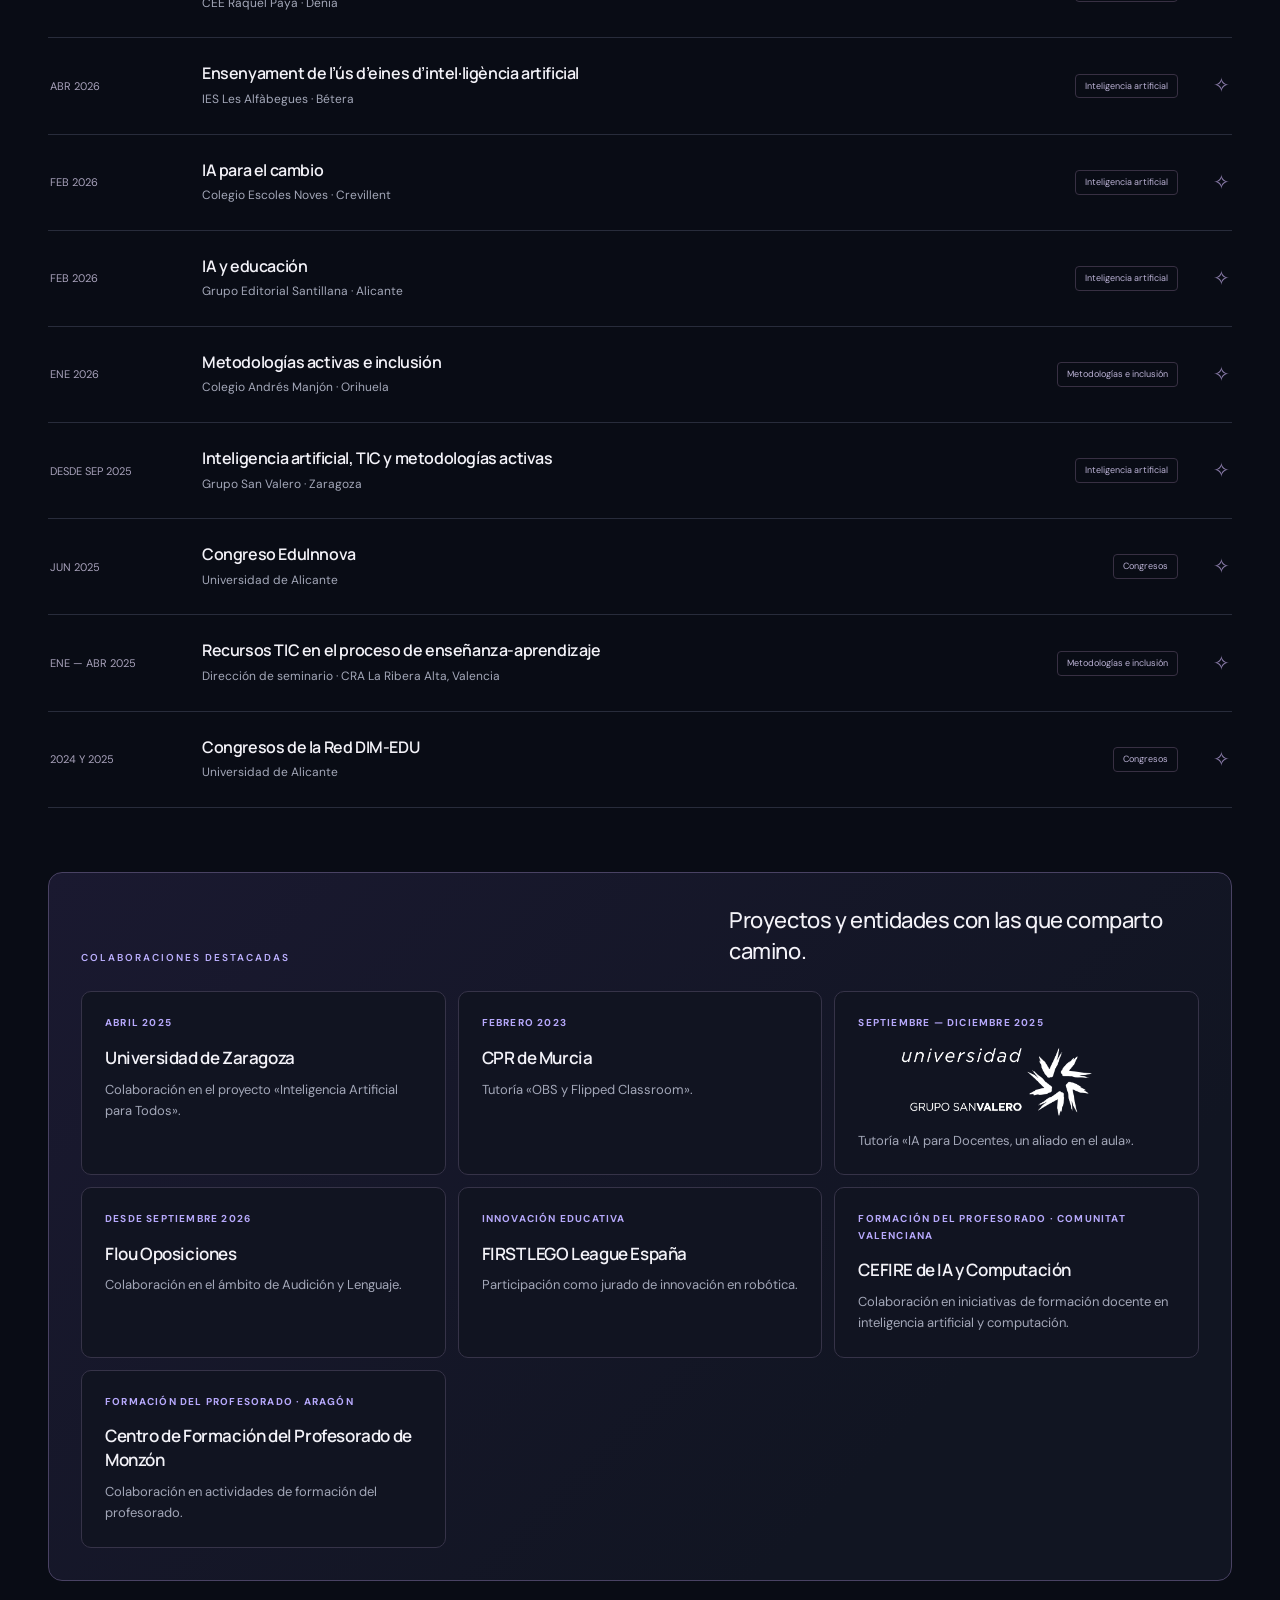
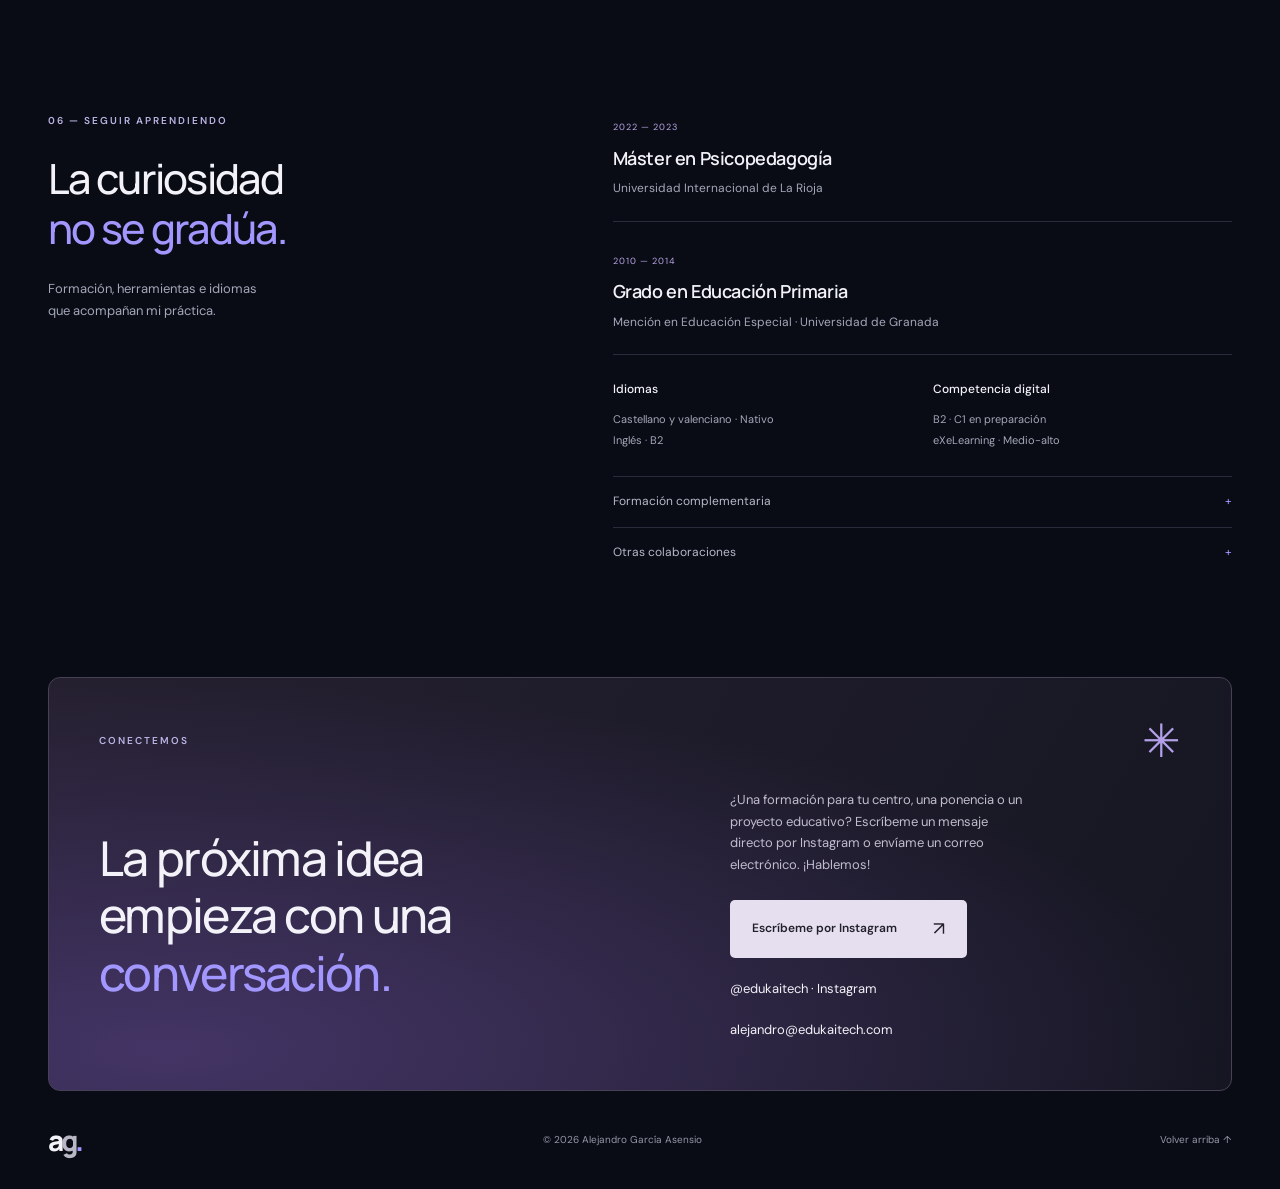
==== commit cdf116ac: "Highlight CEFIRE IA y Computación and Monzón teacher training center collaborations" ====
--- a/index.html
+++ b/index.html
@@ -19,7 +19,7 @@
 <section class="expertise section wrap" id="especializacion"><div class="section-heading"><div><p class="eyebrow">02 — LO QUE ME MUEVE</p><h2>Tecnología con sentido.<br><em>Pedagogía con propósito.</em></h2></div><p>Cuatro áreas que se encuentran<br>en una misma forma de educar.</p></div><div class="expertise-grid"><article><span class="icon" aria-hidden="true">✳</span><span class="card-number">01</span><h3>Inteligencia artificial</h3><p>Formación práctica para descubrir el potencial de la IA en la docencia y llevarlo al día a día del aula.</p><div class="tags"><span>IA educativa</span><span>Formación docente</span></div></article><article><span class="icon" aria-hidden="true">◇</span><span class="card-number">02</span><h3>Metodologías activas</h3><p>Aprendizaje basado en proyectos, juegos, cooperación y gamificación para dar protagonismo al alumnado.</p><div class="tags"><span>ABP</span><span>Gamificación</span></div></article><article><span class="icon" aria-hidden="true">◎</span><span class="card-number">03</span><h3>Inclusión educativa</h3><p>Audición y Lenguaje, Pedagogía Terapéutica y materiales DUA para una participación sin barreras.</p><div class="tags"><span>DUA</span><span>Audición y Lenguaje</span></div></article><article><span class="icon" aria-hidden="true">⌘</span><span class="card-number">04</span><h3>Competencia digital</h3><p>Coordinación TIC, recursos educativos abiertos y creación de contenido en vídeo e imagen.</p><div class="tags"><span>Nivel B2</span><span>eXeLearning</span></div></article></div></section>
 <section class="journey section" id="experiencia"><div class="wrap journey-grid"><div class="journey-title"><p class="eyebrow">03 — TRAYECTORIA</p><h2>Un camino<br>que nace <br><em>en el aula.</em></h2><p>Experiencia educativa, acompañamiento e innovación.</p><span class="journey-deco" aria-hidden="true">03<span>✳</span></span></div><div class="timeline" aria-label="Experiencia profesional"><article><div class="timeline-date"><span class="dot"></span> 2026 — ACTUALIDAD</div><h3>Docente universitario</h3><p class="organization">Universidad Internacional de La Rioja (UNIR)</p><p>Docente del Máster Universitario en Aplicaciones Educativas de la Inteligencia Artificial, en la asignatura «Inteligencia Artificial en Educación: Modelos, Enfoques e Innovación Pedagógica».</p></article><article><div class="timeline-date"><span class="dot"></span> SEPTIEMBRE 2026 — ACTUALIDAD</div><h3>Asesor técnico docente</h3><p class="organization">INTEF</p><p>Instituto Nacional de Tecnologías Educativas y de Formación del Profesorado. Departamento de digitalización, inteligencia artificial y recursos educativos abiertos.</p></article><article><div class="timeline-date">ENERO 2017 — SEPTIEMBRE 2026</div><h3>Maestro en la escuela pública</h3><p class="organization">Conselleria de Educación Valenciana</p><p>Educación Primaria, Pedagogía Terapéutica y Audición y Lenguaje en Infantil, Primaria y ESO. Experiencia en centros de Educación Especial.</p></article><article><div class="timeline-date">SEPTIEMBRE 2016 — JULIO 2017</div><h3>Maestro de Audición y Lenguaje y terapeuta</h3><p class="organization">Centro de Estimulación Temprana APSA</p><p>Evaluación e intervención con niños y niñas de entre 2 y 14 años.</p></article></div></div></section>
 <section class="section wrap" id="proyectos"><div class="section-heading"><div><p class="eyebrow">04 — PROYECTOS Y COLABORACIONES</p><h2>Ideas que salen del papel.<br><em>Y llegan al aula.</em></h2></div></div><div class="projects"><article class="project feature"><div class="project-art edukai" aria-hidden="true"><span class="art-kicker">EDUCACIÓN × INTELIGENCIA ARTIFICIAL</span><span class="edukai-wordmark" aria-label="Edukaitech">edukai<span>tech</span></span><div class="art-bottom"><span>Aprender para transformar.</span><span>↗</span></div></div><div class="project-copy"><span class="small-label">DIVULGACIÓN Y FORMACIÓN</span><h3>Edukaitech</h3><p>Mi proyecto para acercar la inteligencia artificial a los docentes: formación en centros educativos y contenido práctico en redes sociales.</p><div class="edukai-socials"><a href="https://www.instagram.com/edukaitech/" target="_blank" rel="noopener noreferrer" aria-label="Edukaitech en Instagram">Instagram <span aria-hidden="true">↗</span></a><a href="https://www.tiktok.com/@edukaitech" target="_blank" rel="noopener noreferrer" aria-label="Edukaitech en TikTok">TikTok <span aria-hidden="true">↗</span></a></div><a class="inline-link" href="mailto:alejandro@edukaitech.com?subject=Formaci%C3%B3n%20con%20Edukaitech">Hablemos de formación <span>↗</span></a></div></article><article class="project"><div class="project-art book-art" aria-hidden="true"><div class="book"><small>ALEJANDRO GARCÍA ASENSIO</small><strong>Redefiniendo<br>la educación</strong><span>Desata el poder de<br>ChatGPT en el aula</span><i>↗</i></div></div><div class="project-copy"><span class="small-label">PUBLICACIÓN</span><h3>Redefiniendo la educación</h3><p>Autor del libro «Redefiniendo la educación: Desata el poder de ChatGPT en el aula».</p></div></article><article class="project"><div class="project-art university-art" aria-hidden="true"><span class="art-kicker">CONOCIMIENTO COMPARTIDO</span><div class="university-logo-stack"><img class="brand-logo logo-unir" src="assets/unir-white.svg" alt="Logotipo original de UNIR en blanco" loading="lazy"><img class="brand-logo logo-euneiz" src="assets/euneiz-white.svg" alt="Logotipo original de EUNEIZ en blanco" loading="lazy"></div><span class="art-bottom">Formación universitaria y tutoría</span></div><div class="project-copy"><span class="small-label">DOCENCIA UNIVERSITARIA</span><h3>Acompañar a quien enseña</h3><p>Docente UNIR en el Máster de Aplicaciones de IA y tutor en EUNEIZ desde 2023 en programas de metodologías activas e IA educativa.</p></div></article></div></section>
-<section class="section wrap" id="formaciones"><div class="section-heading"><div><p class="eyebrow">05 — PONENCIAS Y FORMACIÓN</p><h2>Compartir también<br>es <em>transformar.</em></h2></div><p>Una selección de encuentros,<br>cursos y colaboraciones.</p></div><div class="filters" role="group" aria-label="Filtrar formaciones"><button aria-pressed="true" data-filter="all">Todas</button><button aria-pressed="false" data-filter="ia">Inteligencia artificial</button><button aria-pressed="false" data-filter="metodologias">Metodologías e inclusión</button><button aria-pressed="false" data-filter="congresos">Congresos</button></div><p class="sr-only" id="filter-status" aria-live="polite"></p><div id="talks" class="talks"></div><div class="highlighted-collabs" aria-label="Colaboraciones destacadas"><div class="collabs-intro"><span class="small-label">COLABORACIONES DESTACADAS</span><h3>Proyectos y entidades con las que comparto camino.</h3></div><div class="collabs-grid"><article><span class="collab-date">ABRIL 2025</span><h3>Universidad de Zaragoza</h3><p>Colaboración en el proyecto «Inteligencia Artificial para Todos».</p></article><article><span class="collab-date">FEBRERO 2023</span><h3>CPR de Murcia</h3><p>Tutoría «OBS y Flipped Classroom».</p></article><article><span class="collab-date">SEPTIEMBRE — DICIEMBRE 2025</span><img class="brand-logo logo-sanjorge" src="assets/sanjorge-white.svg" alt="Logotipo original de Universidad San Jorge en blanco" loading="lazy"><h3 class="sr-only">Universidad San Jorge</h3><p>Tutoría «IA para Docentes, un aliado en el aula».</p></article><article><span class="collab-date">DESDE SEPTIEMBRE 2026</span><h3>Flou Oposiciones</h3><p>Colaboración en el ámbito de Audición y Lenguaje.</p></article><article><span class="collab-date">INNOVACIÓN EDUCATIVA</span><h3>FIRST LEGO League España</h3><p>Participación como jurado de innovación en robótica.</p></article></div></div></section>
+<section class="section wrap" id="formaciones"><div class="section-heading"><div><p class="eyebrow">05 — PONENCIAS Y FORMACIÓN</p><h2>Compartir también<br>es <em>transformar.</em></h2></div><p>Una selección de encuentros,<br>cursos y colaboraciones.</p></div><div class="filters" role="group" aria-label="Filtrar formaciones"><button aria-pressed="true" data-filter="all">Todas</button><button aria-pressed="false" data-filter="ia">Inteligencia artificial</button><button aria-pressed="false" data-filter="metodologias">Metodologías e inclusión</button><button aria-pressed="false" data-filter="congresos">Congresos</button></div><p class="sr-only" id="filter-status" aria-live="polite"></p><div id="talks" class="talks"></div><div class="highlighted-collabs" aria-label="Colaboraciones destacadas"><div class="collabs-intro"><span class="small-label">COLABORACIONES DESTACADAS</span><h3>Proyectos y entidades con las que comparto camino.</h3></div><div class="collabs-grid"><article><span class="collab-date">ABRIL 2025</span><h3>Universidad de Zaragoza</h3><p>Colaboración en el proyecto «Inteligencia Artificial para Todos».</p></article><article><span class="collab-date">FEBRERO 2023</span><h3>CPR de Murcia</h3><p>Tutoría «OBS y Flipped Classroom».</p></article><article><span class="collab-date">SEPTIEMBRE — DICIEMBRE 2025</span><img class="brand-logo logo-sanjorge" src="assets/sanjorge-white.svg" alt="Logotipo original de Universidad San Jorge en blanco" loading="lazy"><h3 class="sr-only">Universidad San Jorge</h3><p>Tutoría «IA para Docentes, un aliado en el aula».</p></article><article><span class="collab-date">DESDE SEPTIEMBRE 2026</span><h3>Flou Oposiciones</h3><p>Colaboración en el ámbito de Audición y Lenguaje.</p></article><article><span class="collab-date">INNOVACIÓN EDUCATIVA</span><h3>FIRST LEGO League España</h3><p>Participación como jurado de innovación en robótica.</p></article><article><span class="collab-date">FORMACIÓN DEL PROFESORADO · COMUNITAT VALENCIANA</span><h3>CEFIRE de IA y Computación</h3><p>Colaboración en iniciativas de formación docente en inteligencia artificial y computación.</p></article><article><span class="collab-date">FORMACIÓN DEL PROFESORADO · ARAGÓN</span><h3>Centro de Formación del Profesorado de Monzón</h3><p>Colaboración en actividades de formación del profesorado.</p></article></div></div></section>
 <section class="education section wrap" id="formacion-academica"><div><p class="eyebrow">06 — SEGUIR APRENDIENDO</p><h2>La curiosidad<br><em>no se gradúa.</em></h2><p>Formación, herramientas e idiomas<br>que acompañan mi práctica.</p></div><div class="education-details"><article><span>2022 — 2023</span><h3>Máster en Psicopedagogía</h3><p>Universidad Internacional de La Rioja</p></article><article><span>2010 — 2014</span><h3>Grado en Educación Primaria</h3><p>Mención en Educación Especial · Universidad de Granada</p></article><div class="skills-line"><div><h4>Idiomas</h4><p>Castellano y valenciano · Nativo<br>Inglés · B2</p></div><div><h4>Competencia digital</h4><p>B2 · C1 en preparación<br>eXeLearning · Medio-alto</p></div></div><details><summary>Formación complementaria <span>+</span></summary><ul><li>Logopedia y TIC para una educación inclusiva</li><li>Dificultades de aprendizaje</li><li>Monitor de ocio y tiempo libre</li><li>Nuevas tecnologías en la educación</li><li>El blog como herramienta en Audición y Lenguaje</li><li>Preparación Google for Educators</li><li>Eliminación de barreras para la inclusión</li><li>Propuestas y recursos para las áreas instrumentales</li></ul></details><details><summary>Otras colaboraciones <span>+</span></summary><ul><li>Coordinación TIC en el CEIP Ciudad del Mar.</li><li>Formación de equipos promotores PROA+ 2024/2025.</li><li>Proyecto de innovación y gestión en el CEIP Párroco Francisco Mas.</li></ul></details></div></section>
 <section class="contact wrap" id="contacto"><div class="contact-top"><p class="eyebrow">CONECTEMOS</p><span aria-hidden="true">✳</span></div><div class="contact-grid"><h2>La próxima idea<br>empieza con una<br><em>conversación.</em></h2><div><p>¿Una formación para tu centro, una ponencia o un proyecto educativo? Escríbeme un mensaje directo por Instagram o envíame un correo electrónico. ¡Hablemos!</p><a class="button light" href="https://www.instagram.com/edukaitech/" target="_blank" rel="noopener noreferrer" aria-label="Escríbeme por Instagram a @edukaitech">Escríbeme por Instagram <span>↗</span></a><a class="contact-email" href="https://www.instagram.com/edukaitech/" target="_blank" rel="noopener noreferrer" aria-label="Instagram de Edukaitech">@edukaitech · Instagram</a><a class="contact-email" href="mailto:alejandro@edukaitech.com">alejandro@edukaitech.com</a></div></div></section>
 </main><footer class="wrap"><a class="brand" href="#inicio" aria-label="Volver al inicio">a<span>g</span><i>.</i></a><p>© <span id="year">2026</span> Alejandro García Asensio</p><a href="#inicio">Volver arriba ↑</a></footer>
